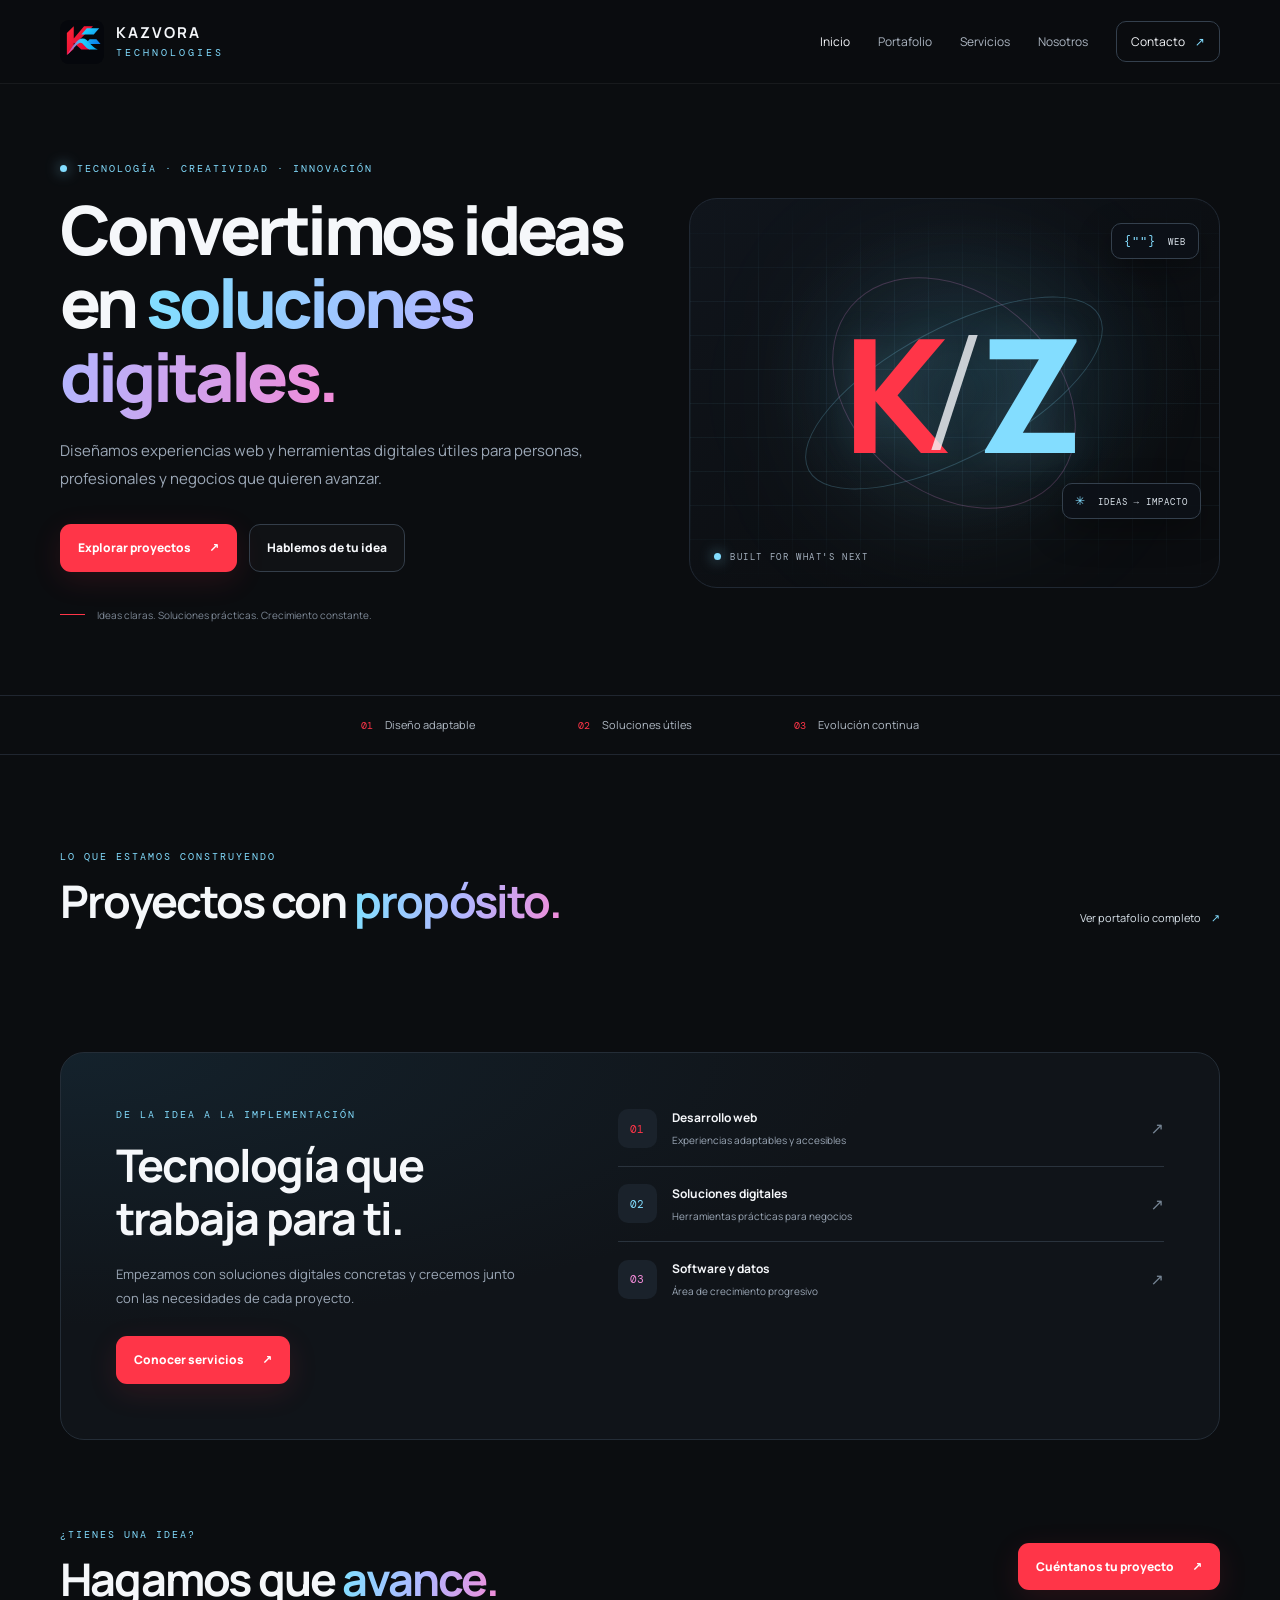
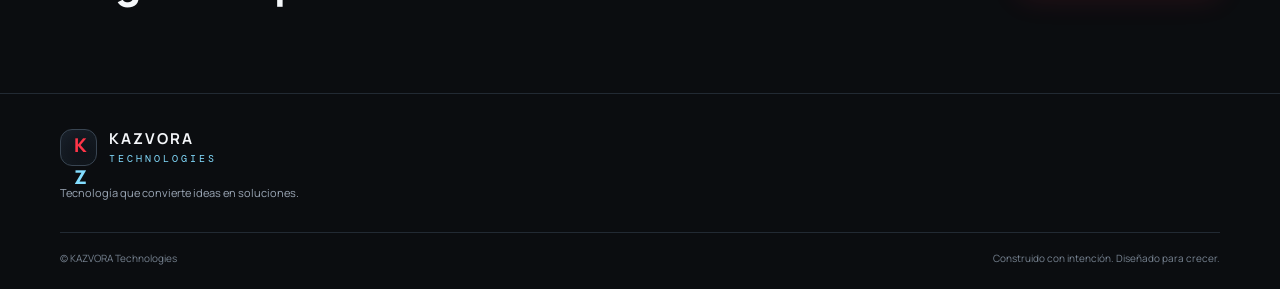
==== index.html @ f64ff4c0 "actualizacion y reorganizacion de css" ====
<!doctype html>
<html lang="es">
<head>
  <meta charset="utf-8">
  <meta name="viewport" content="width=device-width, initial-scale=1">
  <meta name="theme-color" content="#0b0d10">
  <meta name="description" content="KAZVORA Technologies: desarrollo web y soluciones digitales para convertir ideas en soluciones.">
  <title>KAZVORA Technologies | Tecnología que convierte ideas en soluciones</title>
  <link rel="icon" href="assets/icons/favicon.svg" type="image/svg+xml">
  <link rel="stylesheet" href="css/styles.css">
  <script src="js/projects.js" defer></script>
  <script src="js/main.js" defer></script>
</head>
<body>
  <a class="skip-link" href="#contenido">Saltar al contenido</a>
  <header class="site-header">
    <a class="brand" href="index.html" aria-label="KAZVORA Technologies, inicio">
  <img
    class="brand-icon"
    src="assets/icons/favicon.svg"
    alt=""
    width="44"
    height="44"
  >
  <span class="brand-copy">
    <strong>KAZVORA</strong>
    <small>TECHNOLOGIES</small>
  </span>
</a>
    <button class="menu-toggle" aria-expanded="false" aria-controls="main-nav" aria-label="Abrir menú">
      <span></span><span></span><span></span>
    </button>
    <nav id="main-nav" class="main-nav" aria-label="Navegación principal">
      <a class="active" href="index.html">Inicio</a>
      <a href="portafolio.html">Portafolio</a>
      <a href="servicios.html">Servicios</a>
      <a href="nosotros.html">Nosotros</a>
      <a class="nav-contact" href="contacto.html">Contacto <span aria-hidden="true">↗</span></a>
    </nav>
  </header>

  <main id="contenido">
    <section class="hero section-wrap">
      <div class="hero-copy">
        <p class="eyebrow"><span class="status-dot"></span> TECNOLOGÍA · CREATIVIDAD · INNOVACIÓN</p>
        <h1>Convertimos ideas en <span class="gradient-text">soluciones digitales.</span></h1>
        <p class="hero-lead">Diseñamos experiencias web y herramientas digitales útiles para personas, profesionales y negocios que quieren avanzar.</p>
        <div class="hero-actions">
          <a class="button button-primary" href="portafolio.html">Explorar proyectos <span aria-hidden="true">↗</span></a>
          <a class="button button-secondary" href="contacto.html">Hablemos de tu idea</a>
        </div>
        <div class="hero-note"><span class="note-line"></span><span>Ideas claras. Soluciones prácticas. Crecimiento constante.</span></div>
      </div>
      <div class="hero-art" aria-label="Ilustración abstracta de la identidad tecnológica de KAZVORA">
        <div class="orbit orbit-one"></div><div class="orbit orbit-two"></div>
        <div class="art-glow"></div>
        <div class="monogram"><span>K</span><i></i><span>Z</span></div>
        <div class="art-caption"><span class="caption-dot"></span> BUILT FOR WHAT'S NEXT</div>
        <div class="floating-chip chip-top"><span class="chip-symbol">{"</>"}</span> WEB</div>
        <div class="floating-chip chip-bottom"><span class="chip-symbol">✳</span> IDEAS → IMPACTO</div>
      </div>
    </section>

    <section class="trust-strip" aria-label="Principios de trabajo">
      <div><span class="strip-number">01</span><span>Diseño adaptable</span></div>
      <div><span class="strip-number">02</span><span>Soluciones útiles</span></div>
      <div><span class="strip-number">03</span><span>Evolución continua</span></div>
    </section>

    <section class="section-wrap section-block">
      <div class="section-heading">
        <div><p class="eyebrow">LO QUE ESTAMOS CONSTRUYENDO</p><h2>Proyectos con <span class="gradient-text">propósito.</span></h2></div>
        <a class="text-link" href="portafolio.html">Ver portafolio completo <span aria-hidden="true">↗</span></a>
      </div>
      <div id="featured-projects" class="project-grid" aria-live="polite"></div>
    </section>

    <section class="section-wrap services-band">
      <div class="services-band-copy">
        <p class="eyebrow">DE LA IDEA A LA IMPLEMENTACIÓN</p>
        <h2>Tecnología que trabaja para ti.</h2>
        <p>Empezamos con soluciones digitales concretas y crecemos junto con las necesidades de cada proyecto.</p>
        <a class="button button-primary" href="servicios.html">Conocer servicios <span aria-hidden="true">↗</span></a>
      </div>
      <div class="capability-list">
        <div><span class="cap-icon cap-red">01</span><div><strong>Desarrollo web</strong><small>Experiencias adaptables y accesibles</small></div><span class="cap-arrow">↗</span></div>
        <div><span class="cap-icon cap-blue">02</span><div><strong>Soluciones digitales</strong><small>Herramientas prácticas para negocios</small></div><span class="cap-arrow">↗</span></div>
        <div><span class="cap-icon cap-pink">03</span><div><strong>Software y datos</strong><small>Área de crecimiento progresivo</small></div><span class="cap-arrow">↗</span></div>
      </div>
    </section>

    <section class="section-wrap closing-cta">
      <div><p class="eyebrow">¿TIENES UNA IDEA?</p><h2>Hagamos que <span class="gradient-text">avance.</span></h2></div>
      <a class="button button-primary" href="contacto.html">Cuéntanos tu proyecto <span aria-hidden="true">↗</span></a>
    </section>
  </main>

  <footer class="site-footer">
    <a class="brand footer-brand" href="index.html"><span class="brand-mark" aria-hidden="true">K<span>Z</span></span><span class="brand-copy"><strong>KAZVORA</strong><small>TECHNOLOGIES</small></span></a>
    <p>Tecnología que convierte ideas en soluciones.</p>
    <div class="footer-bottom"><span>© <span id="year"></span> KAZVORA Technologies</span><span>Construido con intención. Diseñado para crecer.</span></div>
  </footer>
</body>
</html>
---- css/styles.css ----
@import url('https://fonts.googleapis.com/css2?family=DM+Mono:wght@400;500&family=Manrope:wght@400;500;600;700;800&display=swap');
:root{--bg:#0b0d10;--surface:#11151b;--surface-2:#161c24;--line:#252d37;--text:#f5f7fa;--muted:#9ca8b7;--red:#ff3548;--sky:#83ddff;--pink:#f28bd8;--green:#8ee8cb;--radius:20px;--content:1160px}
*{box-sizing:border-box}html{scroll-behavior:smooth;scroll-padding-top:90px}body{margin:0;background:var(--bg);color:var(--text);font-family:Manrope,system-ui,sans-serif;line-height:1.65;-webkit-font-smoothing:antialiased}a{color:inherit;text-decoration:none}button,input,textarea,select{font:inherit}button,a{-webkit-tap-highlight-color:transparent}::selection{background:var(--sky);color:#061018}.skip-link{position:absolute;left:-999px;top:10px;background:var(--sky);color:#071017;padding:10px 14px;z-index:99}.skip-link:focus{left:10px}.site-header{height:84px;padding:0 max(24px,calc((100vw - var(--content))/2));display:flex;align-items:center;justify-content:space-between;border-bottom:1px solid rgba(255,255,255,.06);background:rgba(11,13,16,.9);backdrop-filter:blur(18px);position:sticky;top:0;z-index:20}.brand{display:inline-flex;align-items:center;gap:11px;min-width:max-content}.brand-mark{width:43px;height:43px;display:grid;place-items:center;border:1px solid #394552;border-radius:12px;font-size:19px;font-weight:800;letter-spacing:-3px;background:linear-gradient(145deg,#171c25,#0d1015);color:var(--red);box-shadow:inset 0 0 18px rgba(131,221,255,.04)}.brand-mark span{color:var(--sky)}.brand-copy{display:flex;flex-direction:column;line-height:1.15;gap:5px}.brand-copy strong{font-size:15px;letter-spacing:2px}.brand-copy small{font:10px 'DM Mono',monospace;letter-spacing:3px;color:var(--sky)}.main-nav{display:flex;align-items:center;gap:28px;font-size:12px;color:#aeb7c3}.main-nav a{transition:color .2s}.main-nav a:hover,.main-nav a.active{color:var(--text)}.main-nav .nav-contact{border:1px solid #34404d;border-radius:10px;padding:10px 14px;color:var(--text)}.nav-contact span{color:var(--sky);margin-left:8px}.menu-toggle{display:none;background:none;border:0;padding:8px}.menu-toggle span{display:block;width:23px;height:2px;background:var(--text);margin:5px}
.section-wrap{width:min(var(--content),calc(100% - 48px));margin-inline:auto}.hero{min-height:590px;display:grid;grid-template-columns:1.05fr .95fr;align-items:center;gap:42px;padding-block:78px 72px}.eyebrow{font:10px 'DM Mono',monospace;letter-spacing:2px;color:var(--sky);margin:0 0 18px;display:flex;align-items:center;gap:10px}.status-dot,.caption-dot{width:7px;height:7px;border-radius:50%;background:var(--sky);box-shadow:0 0 14px rgba(131,221,255,.8);display:inline-block;flex:none}.hero h1,.page-hero h1{font-size:clamp(42px,5.3vw,70px);line-height:1.08;letter-spacing:-3.8px;margin:0;max-width:700px;font-weight:800}.gradient-text{background:linear-gradient(100deg,var(--sky) 4%,#b2b6ff 53%,var(--pink) 100%);-webkit-background-clip:text;background-clip:text;color:transparent}.hero-lead,.page-hero>p:last-child{max-width:560px;color:var(--muted);font-size:15px;line-height:1.9;margin:24px 0 0}.hero-actions{display:flex;gap:12px;flex-wrap:wrap;margin-top:30px}.button{display:inline-flex;align-items:center;justify-content:center;gap:18px;border-radius:11px;padding:13px 17px;font-size:12px;font-weight:800;border:1px solid transparent;cursor:pointer;transition:transform .2s,border-color .2s,background .2s}.button:hover{transform:translateY(-2px)}.button-primary{background:var(--red);color:white;box-shadow:0 8px 30px rgba(255,53,72,.12)}.button-primary:hover{background:#ff4c5c}.button-secondary{border-color:#343e4a;color:var(--text);background:rgba(255,255,255,.02)}.button-secondary:hover{border-color:var(--sky)}.hero-note{display:flex;align-items:center;gap:12px;margin-top:35px;font-size:10px;color:#7f8a98}.note-line{width:25px;height:1px;background:var(--red)}
.hero-art{position:relative;min-height:390px;display:grid;place-items:center;isolation:isolate;overflow:hidden;border:1px solid #202833;border-radius:28px;background:radial-gradient(ellipse at 55% 45%,rgba(25,75,99,.22),transparent 52%),linear-gradient(145deg,#10151c,#0b0d10 75%)}.hero-art:before{content:"";position:absolute;inset:0;background-image:linear-gradient(rgba(131,221,255,.055) 1px,transparent 1px),linear-gradient(90deg,rgba(131,221,255,.055) 1px,transparent 1px);background-size:34px 34px;mask-image:linear-gradient(transparent,#000 25%,#000 75%,transparent)}.art-glow{position:absolute;width:210px;height:210px;background:rgba(131,221,255,.16);filter:blur(75px);border-radius:50%}.orbit{position:absolute;border:1px solid rgba(131,221,255,.22);border-radius:50%;transform:rotate(-28deg)}.orbit-one{width:330px;height:130px}.orbit-two{width:270px;height:200px;transform:rotate(40deg);border-color:rgba(242,139,216,.22)}.monogram{position:relative;display:flex;align-items:center;gap:0;font-size:clamp(100px,14vw,158px);font-weight:800;letter-spacing:-18px;line-height:1;text-shadow:0 0 38px rgba(131,221,255,.13)}.monogram span:first-child{color:var(--red)}.monogram span:last-child{color:var(--sky)}.monogram i{width:9px;height:115px;background:var(--text);display:block;transform:skew(-18deg);margin:0 18px 0 20px;opacity:.8}.art-caption{position:absolute;bottom:24px;left:24px;display:flex;gap:9px;align-items:center;font:9px 'DM Mono',monospace;letter-spacing:1.6px;color:#a5b1bf}.floating-chip{position:absolute;padding:9px 12px;border:1px solid #34404d;background:rgba(13,17,23,.92);border-radius:10px;font:9px 'DM Mono',monospace;letter-spacing:1px;color:#dce4ec;box-shadow:0 12px 35px #0005}.chip-symbol{color:var(--sky);font-size:12px;margin-right:6px}.chip-top{right:20px;top:24px}.chip-bottom{right:18px;bottom:68px}.trust-strip{border-block:1px solid #202630;display:flex;justify-content:center;gap:clamp(30px,8vw,120px);padding:20px 24px;color:#b1bac5;font-size:11px}.trust-strip>div{display:flex;gap:12px;align-items:center}.strip-number{font:10px 'DM Mono',monospace;color:var(--red)}
.section-block{padding-block:95px}.section-heading{display:flex;justify-content:space-between;align-items:end;gap:24px;margin-bottom:30px}.section-heading h2,.services-band h2,.closing-cta h2{font-size:clamp(30px,4vw,45px);line-height:1.16;letter-spacing:-1.8px;margin:0}.section-heading .eyebrow{margin-bottom:12px}.text-link{font-size:11px;color:#dbe4ec;display:inline-flex;gap:10px;align-items:center}.text-link span{color:var(--sky)}.text-link:hover{color:var(--sky)}.project-grid{display:grid;grid-template-columns:repeat(3,minmax(0,1fr));gap:18px}.project-card{background:var(--surface);border:1px solid #242d37;border-radius:17px;overflow:hidden;transition:transform .22s,border-color .22s}.project-card:hover{transform:translateY(-4px);border-color:#4a6374}.project-art{height:185px;display:grid;place-items:center;position:relative;overflow:hidden;background:#111a24}.project-art:before{content:"";position:absolute;width:180px;height:180px;border:1px solid #83ddff35;border-radius:50%;box-shadow:0 0 0 28px #83ddff09,0 0 0 58px #83ddff06}.project-art .art-icon{font-size:42px;position:relative;color:var(--sky)}.project-art.red-art{background:radial-gradient(ellipse at 50% 100%,#4b1926,#11141b 70%)}.project-art.red-art .art-icon{color:var(--red)}.project-art.pink-art{background:radial-gradient(ellipse at 50% 100%,#3a1c3b,#11141b 70%)}.project-art.pink-art .art-icon{color:var(--pink)}.project-art.green-art{background:radial-gradient(ellipse at 50% 100%,#14352e,#11141b 70%)}.project-art.green-art .art-icon{color:var(--green)}.project-body{padding:20px}.project-meta{display:flex;justify-content:space-between;gap:10px;align-items:center;margin-bottom:12px}.project-category{font:9px 'DM Mono',monospace;letter-spacing:1.2px;color:var(--sky);text-transform:uppercase}.project-status{font-size:9px;color:#c7d0da;border:1px solid #34404a;padding:4px 7px;border-radius:30px;white-space:nowrap}.project-body h3{font-size:17px;letter-spacing:-.4px;margin:0 0 8px}.project-body p{font-size:12px;line-height:1.8;color:var(--muted);margin:0 0 17px}.project-tags{display:flex;flex-wrap:wrap;gap:6px}.project-tags span{font-size:9px;color:#aebac7;background:#1a222c;border-radius:5px;padding:5px 7px}.project-link{display:inline-flex;margin-top:18px;font-size:11px;color:var(--sky)}.services-band{border:1px solid #242d37;border-radius:24px;padding:clamp(24px,5vw,55px);display:grid;grid-template-columns:.9fr 1.1fr;gap:55px;background:radial-gradient(ellipse at 0 0,#14222c 0,transparent 50%),#101419}.services-band h2{max-width:430px}.services-band-copy>p:not(.eyebrow){font-size:13px;color:var(--muted);line-height:1.9;max-width:410px;margin:18px 0 25px}.capability-list>div{display:flex;align-items:center;gap:15px;padding:17px 0;border-bottom:1px solid #2a333d}.capability-list>div:first-child{padding-top:0}.capability-list>div:last-child{border-bottom:0;padding-bottom:0}.cap-icon{width:39px;height:39px;display:grid;place-items:center;border-radius:10px;background:#1a222b;font:11px 'DM Mono',monospace;flex:none}.cap-red{color:var(--red)}.cap-blue{color:var(--sky)}.cap-pink{color:var(--pink)}.capability-list strong,.capability-list small{display:block}.capability-list strong{font-size:12px}.capability-list small{font-size:10px;color:var(--muted);margin-top:4px}.cap-arrow{margin-left:auto;color:#758493}.closing-cta{display:flex;justify-content:space-between;align-items:center;gap:25px;padding-block:88px}.closing-cta .eyebrow{margin-bottom:12px}.site-footer{border-top:1px solid #222a33;padding:35px max(24px,calc((100vw - var(--content))/2)) 22px}.footer-brand .brand-mark{width:37px;height:37px}.site-footer>p{color:var(--muted);font-size:11px;margin:18px 0 30px}.footer-bottom{border-top:1px solid #222a33;padding-top:17px;display:flex;justify-content:space-between;gap:20px;color:#778391;font-size:10px}
.page-hero{padding-top:85px;padding-bottom:55px}.page-hero h1{font-size:clamp(42px,6vw,66px)}.page-hero>p:last-child{max-width:670px;margin-top:20px}.portfolio-section{padding-bottom:70px}.filter-row{display:flex;flex-wrap:wrap;gap:9px;margin-bottom:24px}.filter-button{border:1px solid #2a333d;color:#b4bfca;background:#11151b;border-radius:30px;padding:9px 14px;font-size:10px;cursor:pointer}.filter-button[aria-pressed="true"]{background:#dff6ff;color:#0b1116;border-color:#dff6ff}.project-grid-wide{grid-template-columns:repeat(3,minmax(0,1fr))}.portfolio-note{display:flex;align-items:center;gap:10px;color:var(--muted);font-size:10px;margin-top:26px}.service-cards{display:grid;grid-template-columns:repeat(3,minmax(0,1fr));gap:17px;padding-bottom:35px}.service-card{border:1px solid #29323d;background:var(--surface);border-radius:18px;padding:25px;min-height:390px;display:flex;flex-direction:column;align-items:flex-start}.service-index{font:10px 'DM Mono',monospace;letter-spacing:1px}.red-text{color:var(--red)}.blue-text{color:var(--sky)}.pink-text{color:var(--pink)}.service-symbol{width:53px;height:53px;border-radius:15px;display:grid;place-items:center;font-size:26px;margin:27px 0 18px;background:#1b222c}.red-symbol{color:var(--red)}.blue-symbol{color:var(--sky)}.pink-symbol{color:var(--pink)}.service-card h2{font-size:19px;margin:0 0 10px}.service-card p,.service-card li{font-size:12px;color:var(--muted);line-height:1.8}.service-card p{margin:0 0 13px}.service-card ul{padding-left:17px;margin:0 0 22px}.service-card .text-link{margin-top:auto}.service-card-muted{background:linear-gradient(145deg,#15151e,#11151b);border-style:dashed}.service-status{display:inline-flex;border:1px solid #34404b;border-radius:30px;padding:7px 10px;color:#b9c4cf;font-size:10px}.notice-panel{display:flex;gap:15px;padding:22px;border:1px solid #29323d;background:#11151b;border-radius:15px;margin-top:15px}.notice-icon{width:25px;height:25px;border:1px solid var(--sky);color:var(--sky);display:grid;place-items:center;border-radius:50%;font-size:12px;flex:none}.notice-panel strong{font-size:12px}.notice-panel p{color:var(--muted);font-size:11px;line-height:1.8;margin:7px 0 0}
.about-layout{display:grid;grid-template-columns:1fr 1fr;gap:60px;padding-block:25px 80px}.about-statement{border:1px solid #2a333d;background:radial-gradient(ellipse at 0 0,#182d3a,transparent 65%),#11151b;border-radius:22px;padding:35px;display:flex;flex-direction:column;justify-content:center;min-height:300px}.quote-mark{font-size:60px;line-height:1;color:var(--sky)}.about-statement h2{font-size:clamp(24px,3vw,35px);line-height:1.3;letter-spacing:-1px;margin:10px 0 0}.about-copy{align-self:center}.about-copy p{font-size:13px;line-height:2;color:var(--muted);margin:0 0 16px}.values-grid{display:grid;grid-template-columns:repeat(3,1fr);gap:15px;padding-bottom:50px}.values-grid article{border-top:1px solid #35404b;padding:20px 10px}.value-number{font:11px 'DM Mono',monospace;color:var(--sky)}.values-grid h3{font-size:17px;margin:13px 0 7px}.values-grid p{font-size:12px;color:var(--muted);line-height:1.8;margin:0}
.contact-layout{display:grid;grid-template-columns:.85fr 1.15fr;gap:22px;padding-bottom:90px}.contact-info{display:grid;gap:15px;align-content:start}.contact-card,.contact-form{border:1px solid #29323d;border-radius:18px;background:#11151b;padding:25px}.contact-card-icon{width:42px;height:42px;border-radius:12px;display:grid;place-items:center;font-size:20px;background:#1b222c;margin-bottom:20px}.contact-card h2,.contact-form h2{font-size:20px;margin:0 0 10px}.contact-card p,.contact-form>p{font-size:12px;color:var(--muted);line-height:1.9;margin:0 0 20px}.contact-card-small .eyebrow{margin-bottom:12px}.contact-card ul{padding-left:18px;margin:0}.contact-card li{font-size:11px;color:var(--muted);padding:5px 0}.contact-form{display:flex;flex-direction:column;gap:9px}.contact-form label{font-size:11px;color:#d6dfe8;margin-top:7px}.contact-form input,.contact-form textarea,.contact-form select{width:100%;border:1px solid #303b47;border-radius:9px;background:#0c1015;color:var(--text);padding:12px;font-size:12px;outline:none}.contact-form input:focus,.contact-form textarea:focus,.contact-form select:focus{border-color:var(--sky);box-shadow:0 0 0 3px #83ddff12}.contact-form textarea{resize:vertical}.contact-form .button{margin-top:8px;align-self:flex-start}.form-feedback{font-size:11px;color:var(--sky);white-space:pre-wrap;margin:4px 0 0}
@media(max-width:900px){.hero{grid-template-columns:1fr;gap:35px;padding-top:65px}.hero-copy{max-width:700px}.hero-art{min-height:340px}.project-grid,.project-grid-wide{grid-template-columns:repeat(2,minmax(0,1fr))}.services-band{grid-template-columns:1fr;gap:35px}.service-cards{grid-template-columns:1fr 1fr}.service-card:last-child{grid-column:1/-1;min-height:auto}.about-layout{gap:25px}.contact-layout{grid-template-columns:1fr 1.2fr}}
@media(max-width:650px){.site-header{height:72px;padding-inline:20px}.menu-toggle{display:block;z-index:22}.main-nav{display:none;position:absolute;top:71px;left:0;right:0;background:#0e1217;border-bottom:1px solid #29323d;padding:15px 20px 22px;flex-direction:column;align-items:stretch;gap:0}.main-nav.is-open{display:flex}.main-nav a{padding:13px 4px;border-bottom:1px solid #202731}.main-nav .nav-contact{margin-top:10px;text-align:center;border:1px solid #34404d}.section-wrap{width:calc(100% - 40px)}.hero{padding-block:54px 45px;min-height:auto;gap:28px}.hero h1,.page-hero h1{font-size:clamp(39px,11vw,56px);letter-spacing:-2.4px}.hero-lead,.page-hero>p:last-child{font-size:13px}.hero-art{min-height:285px;border-radius:20px}.monogram{font-size:105px;letter-spacing:-13px}.monogram i{height:78px;width:6px;margin-inline:13px}.orbit-one{width:260px;height:100px}.orbit-two{width:220px;height:160px}.chip-top{right:12px;top:12px}.chip-bottom{right:12px;bottom:55px}.art-caption{left:15px;bottom:17px;font-size:8px}.trust-strip{justify-content:flex-start;overflow:auto;gap:25px;padding:16px 20px;white-space:nowrap}.trust-strip>div{font-size:10px}.section-block{padding-block:65px}.section-heading{align-items:flex-start;flex-direction:column;gap:17px}.section-heading h2,.services-band h2,.closing-cta h2{font-size:32px;letter-spacing:-1.2px}.project-grid,.project-grid-wide{grid-template-columns:1fr}.project-art{height:180px}.services-band{padding:24px 20px;border-radius:18px}.closing-cta{padding-block:60px;align-items:flex-start;flex-direction:column}.site-footer{padding:30px 20px 20px}.footer-bottom{flex-direction:column;gap:7px}.page-hero{padding-top:58px;padding-bottom:35px}.service-cards{grid-template-columns:1fr}.service-card:last-child{grid-column:auto}.service-card{min-height:0}.about-layout{grid-template-columns:1fr;padding-bottom:50px}.about-statement{min-height:220px;padding:25px}.values-grid{grid-template-columns:1fr;gap:0}.values-grid article{padding:17px 5px}.contact-layout{grid-template-columns:1fr;padding-bottom:60px}.contact-card,.contact-form{padding:20px}.hero-actions .button{flex:1}.hero-note{font-size:9px}.filter-row{gap:7px}.filter-button{padding:8px 11px}}
@media(prefers-reduced-motion:reduce){*,*::before,*::after{scroll-behavior:auto!important;transition:none!important;animation:none!important}}

.brand-icon {
	display: block;
	width: 44px;
	height: 44px;
	object-fit: contain;
	flex-shrink: 0;
}

.brand {
	display: inline-flex;
	align-items: center;
	gap: 12px;
}
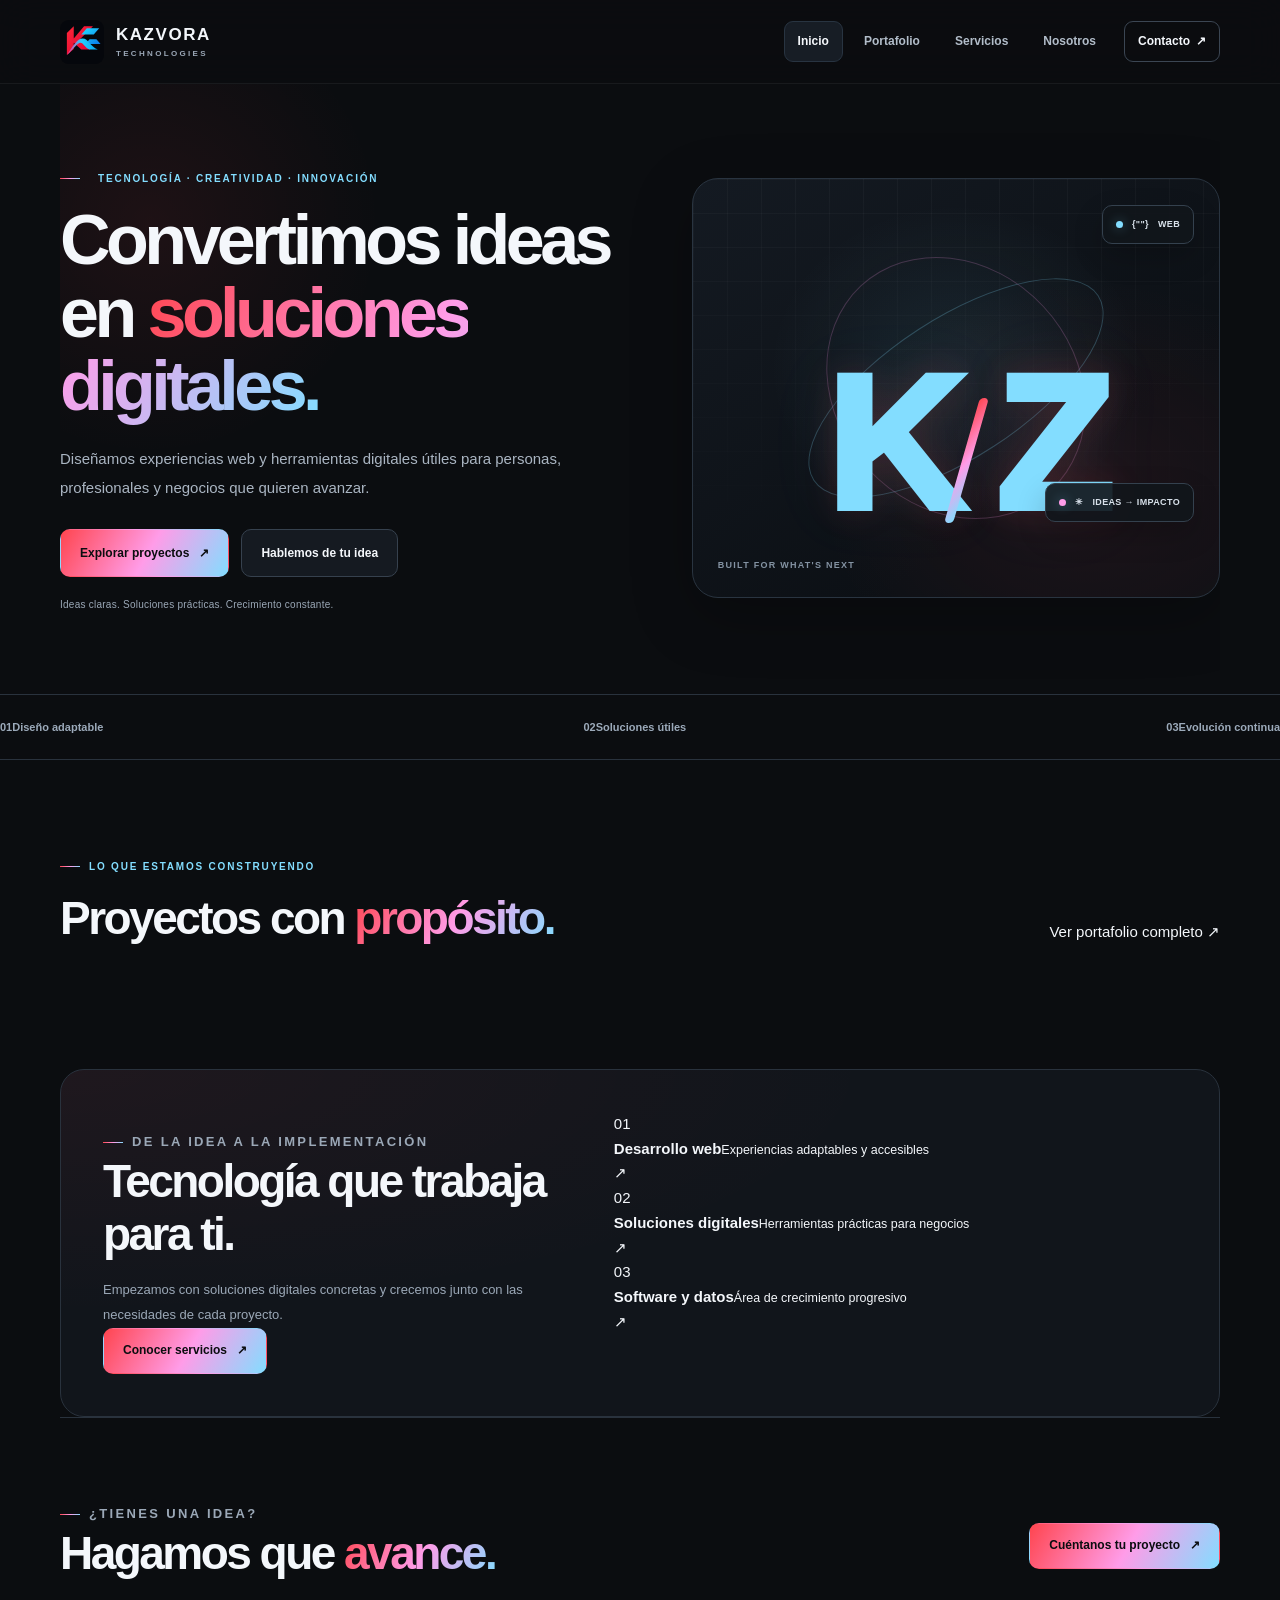
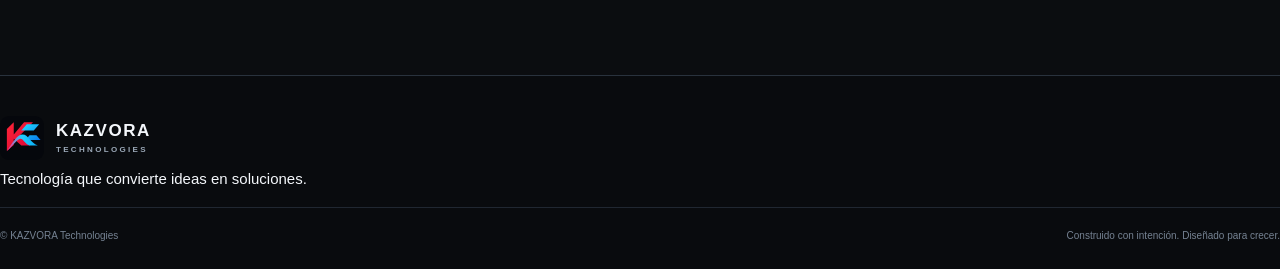
==== commit a5b0c642: "actualizacion de logo" ====
--- a/index.html
+++ b/index.html
@@ -96,7 +96,19 @@
   </main>
 
   <footer class="site-footer">
-    <a class="brand footer-brand" href="index.html"><span class="brand-mark" aria-hidden="true">K<span>Z</span></span><span class="brand-copy"><strong>KAZVORA</strong><small>TECHNOLOGIES</small></span></a>
+    <a class="brand" href="index.html" aria-label="KAZVORA Technologies, inicio">
+  <img
+    class="brand-icon"
+    src="assets/icons/favicon.svg"
+    alt=""
+    width="44"
+    height="44"
+  >
+  <span class="brand-copy">
+    <strong>KAZVORA</strong>
+    <small>TECHNOLOGIES</small>
+  </span>
+</a>
     <p>Tecnología que convierte ideas en soluciones.</p>
     <div class="footer-bottom"><span>© <span id="year"></span> KAZVORA Technologies</span><span>Construido con intención. Diseñado para crecer.</span></div>
   </footer>
--- a/css/styles.css
+++ b/css/styles.css
@@ -1,26 +1,1645 @@
-@import url('https://fonts.googleapis.com/css2?family=DM+Mono:wght@400;500&family=Manrope:wght@400;500;600;700;800&display=swap');
-:root{--bg:#0b0d10;--surface:#11151b;--surface-2:#161c24;--line:#252d37;--text:#f5f7fa;--muted:#9ca8b7;--red:#ff3548;--sky:#83ddff;--pink:#f28bd8;--green:#8ee8cb;--radius:20px;--content:1160px}
-*{box-sizing:border-box}html{scroll-behavior:smooth;scroll-padding-top:90px}body{margin:0;background:var(--bg);color:var(--text);font-family:Manrope,system-ui,sans-serif;line-height:1.65;-webkit-font-smoothing:antialiased}a{color:inherit;text-decoration:none}button,input,textarea,select{font:inherit}button,a{-webkit-tap-highlight-color:transparent}::selection{background:var(--sky);color:#061018}.skip-link{position:absolute;left:-999px;top:10px;background:var(--sky);color:#071017;padding:10px 14px;z-index:99}.skip-link:focus{left:10px}.site-header{height:84px;padding:0 max(24px,calc((100vw - var(--content))/2));display:flex;align-items:center;justify-content:space-between;border-bottom:1px solid rgba(255,255,255,.06);background:rgba(11,13,16,.9);backdrop-filter:blur(18px);position:sticky;top:0;z-index:20}.brand{display:inline-flex;align-items:center;gap:11px;min-width:max-content}.brand-mark{width:43px;height:43px;display:grid;place-items:center;border:1px solid #394552;border-radius:12px;font-size:19px;font-weight:800;letter-spacing:-3px;background:linear-gradient(145deg,#171c25,#0d1015);color:var(--red);box-shadow:inset 0 0 18px rgba(131,221,255,.04)}.brand-mark span{color:var(--sky)}.brand-copy{display:flex;flex-direction:column;line-height:1.15;gap:5px}.brand-copy strong{font-size:15px;letter-spacing:2px}.brand-copy small{font:10px 'DM Mono',monospace;letter-spacing:3px;color:var(--sky)}.main-nav{display:flex;align-items:center;gap:28px;font-size:12px;color:#aeb7c3}.main-nav a{transition:color .2s}.main-nav a:hover,.main-nav a.active{color:var(--text)}.main-nav .nav-contact{border:1px solid #34404d;border-radius:10px;padding:10px 14px;color:var(--text)}.nav-contact span{color:var(--sky);margin-left:8px}.menu-toggle{display:none;background:none;border:0;padding:8px}.menu-toggle span{display:block;width:23px;height:2px;background:var(--text);margin:5px}
-.section-wrap{width:min(var(--content),calc(100% - 48px));margin-inline:auto}.hero{min-height:590px;display:grid;grid-template-columns:1.05fr .95fr;align-items:center;gap:42px;padding-block:78px 72px}.eyebrow{font:10px 'DM Mono',monospace;letter-spacing:2px;color:var(--sky);margin:0 0 18px;display:flex;align-items:center;gap:10px}.status-dot,.caption-dot{width:7px;height:7px;border-radius:50%;background:var(--sky);box-shadow:0 0 14px rgba(131,221,255,.8);display:inline-block;flex:none}.hero h1,.page-hero h1{font-size:clamp(42px,5.3vw,70px);line-height:1.08;letter-spacing:-3.8px;margin:0;max-width:700px;font-weight:800}.gradient-text{background:linear-gradient(100deg,var(--sky) 4%,#b2b6ff 53%,var(--pink) 100%);-webkit-background-clip:text;background-clip:text;color:transparent}.hero-lead,.page-hero>p:last-child{max-width:560px;color:var(--muted);font-size:15px;line-height:1.9;margin:24px 0 0}.hero-actions{display:flex;gap:12px;flex-wrap:wrap;margin-top:30px}.button{display:inline-flex;align-items:center;justify-content:center;gap:18px;border-radius:11px;padding:13px 17px;font-size:12px;font-weight:800;border:1px solid transparent;cursor:pointer;transition:transform .2s,border-color .2s,background .2s}.button:hover{transform:translateY(-2px)}.button-primary{background:var(--red);color:white;box-shadow:0 8px 30px rgba(255,53,72,.12)}.button-primary:hover{background:#ff4c5c}.button-secondary{border-color:#343e4a;color:var(--text);background:rgba(255,255,255,.02)}.button-secondary:hover{border-color:var(--sky)}.hero-note{display:flex;align-items:center;gap:12px;margin-top:35px;font-size:10px;color:#7f8a98}.note-line{width:25px;height:1px;background:var(--red)}
-.hero-art{position:relative;min-height:390px;display:grid;place-items:center;isolation:isolate;overflow:hidden;border:1px solid #202833;border-radius:28px;background:radial-gradient(ellipse at 55% 45%,rgba(25,75,99,.22),transparent 52%),linear-gradient(145deg,#10151c,#0b0d10 75%)}.hero-art:before{content:"";position:absolute;inset:0;background-image:linear-gradient(rgba(131,221,255,.055) 1px,transparent 1px),linear-gradient(90deg,rgba(131,221,255,.055) 1px,transparent 1px);background-size:34px 34px;mask-image:linear-gradient(transparent,#000 25%,#000 75%,transparent)}.art-glow{position:absolute;width:210px;height:210px;background:rgba(131,221,255,.16);filter:blur(75px);border-radius:50%}.orbit{position:absolute;border:1px solid rgba(131,221,255,.22);border-radius:50%;transform:rotate(-28deg)}.orbit-one{width:330px;height:130px}.orbit-two{width:270px;height:200px;transform:rotate(40deg);border-color:rgba(242,139,216,.22)}.monogram{position:relative;display:flex;align-items:center;gap:0;font-size:clamp(100px,14vw,158px);font-weight:800;letter-spacing:-18px;line-height:1;text-shadow:0 0 38px rgba(131,221,255,.13)}.monogram span:first-child{color:var(--red)}.monogram span:last-child{color:var(--sky)}.monogram i{width:9px;height:115px;background:var(--text);display:block;transform:skew(-18deg);margin:0 18px 0 20px;opacity:.8}.art-caption{position:absolute;bottom:24px;left:24px;display:flex;gap:9px;align-items:center;font:9px 'DM Mono',monospace;letter-spacing:1.6px;color:#a5b1bf}.floating-chip{position:absolute;padding:9px 12px;border:1px solid #34404d;background:rgba(13,17,23,.92);border-radius:10px;font:9px 'DM Mono',monospace;letter-spacing:1px;color:#dce4ec;box-shadow:0 12px 35px #0005}.chip-symbol{color:var(--sky);font-size:12px;margin-right:6px}.chip-top{right:20px;top:24px}.chip-bottom{right:18px;bottom:68px}.trust-strip{border-block:1px solid #202630;display:flex;justify-content:center;gap:clamp(30px,8vw,120px);padding:20px 24px;color:#b1bac5;font-size:11px}.trust-strip>div{display:flex;gap:12px;align-items:center}.strip-number{font:10px 'DM Mono',monospace;color:var(--red)}
-.section-block{padding-block:95px}.section-heading{display:flex;justify-content:space-between;align-items:end;gap:24px;margin-bottom:30px}.section-heading h2,.services-band h2,.closing-cta h2{font-size:clamp(30px,4vw,45px);line-height:1.16;letter-spacing:-1.8px;margin:0}.section-heading .eyebrow{margin-bottom:12px}.text-link{font-size:11px;color:#dbe4ec;display:inline-flex;gap:10px;align-items:center}.text-link span{color:var(--sky)}.text-link:hover{color:var(--sky)}.project-grid{display:grid;grid-template-columns:repeat(3,minmax(0,1fr));gap:18px}.project-card{background:var(--surface);border:1px solid #242d37;border-radius:17px;overflow:hidden;transition:transform .22s,border-color .22s}.project-card:hover{transform:translateY(-4px);border-color:#4a6374}.project-art{height:185px;display:grid;place-items:center;position:relative;overflow:hidden;background:#111a24}.project-art:before{content:"";position:absolute;width:180px;height:180px;border:1px solid #83ddff35;border-radius:50%;box-shadow:0 0 0 28px #83ddff09,0 0 0 58px #83ddff06}.project-art .art-icon{font-size:42px;position:relative;color:var(--sky)}.project-art.red-art{background:radial-gradient(ellipse at 50% 100%,#4b1926,#11141b 70%)}.project-art.red-art .art-icon{color:var(--red)}.project-art.pink-art{background:radial-gradient(ellipse at 50% 100%,#3a1c3b,#11141b 70%)}.project-art.pink-art .art-icon{color:var(--pink)}.project-art.green-art{background:radial-gradient(ellipse at 50% 100%,#14352e,#11141b 70%)}.project-art.green-art .art-icon{color:var(--green)}.project-body{padding:20px}.project-meta{display:flex;justify-content:space-between;gap:10px;align-items:center;margin-bottom:12px}.project-category{font:9px 'DM Mono',monospace;letter-spacing:1.2px;color:var(--sky);text-transform:uppercase}.project-status{font-size:9px;color:#c7d0da;border:1px solid #34404a;padding:4px 7px;border-radius:30px;white-space:nowrap}.project-body h3{font-size:17px;letter-spacing:-.4px;margin:0 0 8px}.project-body p{font-size:12px;line-height:1.8;color:var(--muted);margin:0 0 17px}.project-tags{display:flex;flex-wrap:wrap;gap:6px}.project-tags span{font-size:9px;color:#aebac7;background:#1a222c;border-radius:5px;padding:5px 7px}.project-link{display:inline-flex;margin-top:18px;font-size:11px;color:var(--sky)}.services-band{border:1px solid #242d37;border-radius:24px;padding:clamp(24px,5vw,55px);display:grid;grid-template-columns:.9fr 1.1fr;gap:55px;background:radial-gradient(ellipse at 0 0,#14222c 0,transparent 50%),#101419}.services-band h2{max-width:430px}.services-band-copy>p:not(.eyebrow){font-size:13px;color:var(--muted);line-height:1.9;max-width:410px;margin:18px 0 25px}.capability-list>div{display:flex;align-items:center;gap:15px;padding:17px 0;border-bottom:1px solid #2a333d}.capability-list>div:first-child{padding-top:0}.capability-list>div:last-child{border-bottom:0;padding-bottom:0}.cap-icon{width:39px;height:39px;display:grid;place-items:center;border-radius:10px;background:#1a222b;font:11px 'DM Mono',monospace;flex:none}.cap-red{color:var(--red)}.cap-blue{color:var(--sky)}.cap-pink{color:var(--pink)}.capability-list strong,.capability-list small{display:block}.capability-list strong{font-size:12px}.capability-list small{font-size:10px;color:var(--muted);margin-top:4px}.cap-arrow{margin-left:auto;color:#758493}.closing-cta{display:flex;justify-content:space-between;align-items:center;gap:25px;padding-block:88px}.closing-cta .eyebrow{margin-bottom:12px}.site-footer{border-top:1px solid #222a33;padding:35px max(24px,calc((100vw - var(--content))/2)) 22px}.footer-brand .brand-mark{width:37px;height:37px}.site-footer>p{color:var(--muted);font-size:11px;margin:18px 0 30px}.footer-bottom{border-top:1px solid #222a33;padding-top:17px;display:flex;justify-content:space-between;gap:20px;color:#778391;font-size:10px}
-.page-hero{padding-top:85px;padding-bottom:55px}.page-hero h1{font-size:clamp(42px,6vw,66px)}.page-hero>p:last-child{max-width:670px;margin-top:20px}.portfolio-section{padding-bottom:70px}.filter-row{display:flex;flex-wrap:wrap;gap:9px;margin-bottom:24px}.filter-button{border:1px solid #2a333d;color:#b4bfca;background:#11151b;border-radius:30px;padding:9px 14px;font-size:10px;cursor:pointer}.filter-button[aria-pressed="true"]{background:#dff6ff;color:#0b1116;border-color:#dff6ff}.project-grid-wide{grid-template-columns:repeat(3,minmax(0,1fr))}.portfolio-note{display:flex;align-items:center;gap:10px;color:var(--muted);font-size:10px;margin-top:26px}.service-cards{display:grid;grid-template-columns:repeat(3,minmax(0,1fr));gap:17px;padding-bottom:35px}.service-card{border:1px solid #29323d;background:var(--surface);border-radius:18px;padding:25px;min-height:390px;display:flex;flex-direction:column;align-items:flex-start}.service-index{font:10px 'DM Mono',monospace;letter-spacing:1px}.red-text{color:var(--red)}.blue-text{color:var(--sky)}.pink-text{color:var(--pink)}.service-symbol{width:53px;height:53px;border-radius:15px;display:grid;place-items:center;font-size:26px;margin:27px 0 18px;background:#1b222c}.red-symbol{color:var(--red)}.blue-symbol{color:var(--sky)}.pink-symbol{color:var(--pink)}.service-card h2{font-size:19px;margin:0 0 10px}.service-card p,.service-card li{font-size:12px;color:var(--muted);line-height:1.8}.service-card p{margin:0 0 13px}.service-card ul{padding-left:17px;margin:0 0 22px}.service-card .text-link{margin-top:auto}.service-card-muted{background:linear-gradient(145deg,#15151e,#11151b);border-style:dashed}.service-status{display:inline-flex;border:1px solid #34404b;border-radius:30px;padding:7px 10px;color:#b9c4cf;font-size:10px}.notice-panel{display:flex;gap:15px;padding:22px;border:1px solid #29323d;background:#11151b;border-radius:15px;margin-top:15px}.notice-icon{width:25px;height:25px;border:1px solid var(--sky);color:var(--sky);display:grid;place-items:center;border-radius:50%;font-size:12px;flex:none}.notice-panel strong{font-size:12px}.notice-panel p{color:var(--muted);font-size:11px;line-height:1.8;margin:7px 0 0}
-.about-layout{display:grid;grid-template-columns:1fr 1fr;gap:60px;padding-block:25px 80px}.about-statement{border:1px solid #2a333d;background:radial-gradient(ellipse at 0 0,#182d3a,transparent 65%),#11151b;border-radius:22px;padding:35px;display:flex;flex-direction:column;justify-content:center;min-height:300px}.quote-mark{font-size:60px;line-height:1;color:var(--sky)}.about-statement h2{font-size:clamp(24px,3vw,35px);line-height:1.3;letter-spacing:-1px;margin:10px 0 0}.about-copy{align-self:center}.about-copy p{font-size:13px;line-height:2;color:var(--muted);margin:0 0 16px}.values-grid{display:grid;grid-template-columns:repeat(3,1fr);gap:15px;padding-bottom:50px}.values-grid article{border-top:1px solid #35404b;padding:20px 10px}.value-number{font:11px 'DM Mono',monospace;color:var(--sky)}.values-grid h3{font-size:17px;margin:13px 0 7px}.values-grid p{font-size:12px;color:var(--muted);line-height:1.8;margin:0}
-.contact-layout{display:grid;grid-template-columns:.85fr 1.15fr;gap:22px;padding-bottom:90px}.contact-info{display:grid;gap:15px;align-content:start}.contact-card,.contact-form{border:1px solid #29323d;border-radius:18px;background:#11151b;padding:25px}.contact-card-icon{width:42px;height:42px;border-radius:12px;display:grid;place-items:center;font-size:20px;background:#1b222c;margin-bottom:20px}.contact-card h2,.contact-form h2{font-size:20px;margin:0 0 10px}.contact-card p,.contact-form>p{font-size:12px;color:var(--muted);line-height:1.9;margin:0 0 20px}.contact-card-small .eyebrow{margin-bottom:12px}.contact-card ul{padding-left:18px;margin:0}.contact-card li{font-size:11px;color:var(--muted);padding:5px 0}.contact-form{display:flex;flex-direction:column;gap:9px}.contact-form label{font-size:11px;color:#d6dfe8;margin-top:7px}.contact-form input,.contact-form textarea,.contact-form select{width:100%;border:1px solid #303b47;border-radius:9px;background:#0c1015;color:var(--text);padding:12px;font-size:12px;outline:none}.contact-form input:focus,.contact-form textarea:focus,.contact-form select:focus{border-color:var(--sky);box-shadow:0 0 0 3px #83ddff12}.contact-form textarea{resize:vertical}.contact-form .button{margin-top:8px;align-self:flex-start}.form-feedback{font-size:11px;color:var(--sky);white-space:pre-wrap;margin:4px 0 0}
-@media(max-width:900px){.hero{grid-template-columns:1fr;gap:35px;padding-top:65px}.hero-copy{max-width:700px}.hero-art{min-height:340px}.project-grid,.project-grid-wide{grid-template-columns:repeat(2,minmax(0,1fr))}.services-band{grid-template-columns:1fr;gap:35px}.service-cards{grid-template-columns:1fr 1fr}.service-card:last-child{grid-column:1/-1;min-height:auto}.about-layout{gap:25px}.contact-layout{grid-template-columns:1fr 1.2fr}}
-@media(max-width:650px){.site-header{height:72px;padding-inline:20px}.menu-toggle{display:block;z-index:22}.main-nav{display:none;position:absolute;top:71px;left:0;right:0;background:#0e1217;border-bottom:1px solid #29323d;padding:15px 20px 22px;flex-direction:column;align-items:stretch;gap:0}.main-nav.is-open{display:flex}.main-nav a{padding:13px 4px;border-bottom:1px solid #202731}.main-nav .nav-contact{margin-top:10px;text-align:center;border:1px solid #34404d}.section-wrap{width:calc(100% - 40px)}.hero{padding-block:54px 45px;min-height:auto;gap:28px}.hero h1,.page-hero h1{font-size:clamp(39px,11vw,56px);letter-spacing:-2.4px}.hero-lead,.page-hero>p:last-child{font-size:13px}.hero-art{min-height:285px;border-radius:20px}.monogram{font-size:105px;letter-spacing:-13px}.monogram i{height:78px;width:6px;margin-inline:13px}.orbit-one{width:260px;height:100px}.orbit-two{width:220px;height:160px}.chip-top{right:12px;top:12px}.chip-bottom{right:12px;bottom:55px}.art-caption{left:15px;bottom:17px;font-size:8px}.trust-strip{justify-content:flex-start;overflow:auto;gap:25px;padding:16px 20px;white-space:nowrap}.trust-strip>div{font-size:10px}.section-block{padding-block:65px}.section-heading{align-items:flex-start;flex-direction:column;gap:17px}.section-heading h2,.services-band h2,.closing-cta h2{font-size:32px;letter-spacing:-1.2px}.project-grid,.project-grid-wide{grid-template-columns:1fr}.project-art{height:180px}.services-band{padding:24px 20px;border-radius:18px}.closing-cta{padding-block:60px;align-items:flex-start;flex-direction:column}.site-footer{padding:30px 20px 20px}.footer-bottom{flex-direction:column;gap:7px}.page-hero{padding-top:58px;padding-bottom:35px}.service-cards{grid-template-columns:1fr}.service-card:last-child{grid-column:auto}.service-card{min-height:0}.about-layout{grid-template-columns:1fr;padding-bottom:50px}.about-statement{min-height:220px;padding:25px}.values-grid{grid-template-columns:1fr;gap:0}.values-grid article{padding:17px 5px}.contact-layout{grid-template-columns:1fr;padding-bottom:60px}.contact-card,.contact-form{padding:20px}.hero-actions .button{flex:1}.hero-note{font-size:9px}.filter-row{gap:7px}.filter-button{padding:8px 11px}}
-@media(prefers-reduced-motion:reduce){*,*::before,*::after{scroll-behavior:auto!important;transition:none!important;animation:none!important}}
+/* =========================================================
+   KAZVORA TECHNOLOGIES
+   Hoja de estilos principal
+   Identidad: tecnológico premium
+   Colores: negro, rojo, azul cielo y rosa
+   ========================================================= */
+
+/* 1. VARIABLES Y CONFIGURACIÓN GLOBAL */
+
+:root {
+  color-scheme: dark;
+
+  --bg: #0b0d10;
+  --bg-soft: #0e1217;
+  --surface: #11151b;
+  --surface-2: #151b23;
+  --surface-3: #1b222c;
+
+  --border: #29323d;
+  --border-hover: #465567;
+
+  --text: #f4f7fb;
+  --muted: #9ba8b7;
+
+  --red: #ff454f;
+  --red-dark: #d72e3b;
+  --sky: #83ddff;
+  --pink: #ff9ce8;
+
+  --gradient: linear-gradient(
+    120deg,
+    var(--red),
+    var(--pink) 52%,
+    var(--sky)
+  );
+
+  --font-main: Inter, "Segoe UI", Roboto, Arial, sans-serif;
+
+  --container: 1160px;
+  --header-height: 84px;
+
+  --radius-sm: 9px;
+  --radius-md: 16px;
+  --radius-lg: 24px;
+
+  --shadow: 0 18px 60px rgb(0 0 0 / 25%);
+  --transition: 180ms ease;
+}
+
+* {
+  box-sizing: border-box;
+}
+
+html {
+  scroll-behavior: smooth;
+  scroll-padding-top: 100px;
+}
+
+body {
+  margin: 0;
+  min-width: 320px;
+  background: var(--bg);
+  color: var(--text);
+  font-family: var(--font-main);
+  font-size: 15px;
+  line-height: 1.65;
+  -webkit-font-smoothing: antialiased;
+  text-rendering: optimizeLegibility;
+}
+
+body,
+button,
+input,
+textarea,
+select {
+  font-family: var(--font-main);
+}
+
+img,
+svg,
+video {
+  max-width: 100%;
+}
+
+img {
+  height: auto;
+}
+
+a {
+  color: inherit;
+  text-decoration: none;
+}
+
+button,
+input,
+textarea,
+select {
+  font: inherit;
+}
+
+button {
+  color: inherit;
+}
+
+button,
+a,
+input,
+textarea,
+select {
+  -webkit-tap-highlight-color: transparent;
+}
+
+button:focus-visible,
+a:focus-visible,
+input:focus-visible,
+textarea:focus-visible,
+select:focus-visible {
+  outline: 2px solid var(--sky);
+  outline-offset: 4px;
+}
+
+::selection {
+  color: #fff;
+  background: #d72e3b;
+}
+
+:target {
+  scroll-margin-top: 100px;
+}
+
+/* 2. ELEMENTOS GENERALES */
+
+h1,
+h2,
+h3,
+h4,
+p {
+  overflow-wrap: break-word;
+}
+
+h1,
+h2,
+h3,
+h4 {
+  color: var(--text);
+  line-height: 1.15;
+  letter-spacing: -0.035em;
+}
+
+p {
+  margin-top: 0;
+}
+
+button {
+  cursor: pointer;
+}
+
+[hidden] {
+  display: none !important;
+}
+
+.section-wrap {
+  width: min(var(--container), calc(100% - 64px));
+  margin-inline: auto;
+}
+
+.section-block {
+  padding-block: 90px;
+}
+
+.eyebrow {
+  display: inline-flex;
+  align-items: center;
+  gap: 9px;
+  margin: 0 0 18px;
+  color: var(--sky);
+  font-size: 10px;
+  font-weight: 800;
+  letter-spacing: 0.18em;
+  line-height: 1.5;
+  text-transform: uppercase;
+}
+
+.eyebrow::before {
+  width: 20px;
+  height: 1px;
+  background: var(--gradient);
+  content: "";
+}
+
+.muted,
+.text-muted {
+  color: var(--muted);
+}
+
+.gradient-text {
+  color: var(--pink);
+  background: var(--gradient);
+  background-clip: text;
+  -webkit-background-clip: text;
+  -webkit-text-fill-color: transparent;
+}
+
+.divider {
+  height: 1px;
+  background: var(--border);
+}
+
+/* 3. ACCESIBILIDAD */
+
+.skip-link {
+  position: fixed;
+  z-index: 1000;
+  top: 12px;
+  left: 12px;
+  padding: 12px 18px;
+  transform: translateY(-160%);
+  border-radius: var(--radius-sm);
+  background: var(--sky);
+  color: #081018;
+  font-size: 13px;
+  font-weight: 800;
+}
+
+.skip-link:focus {
+  transform: translateY(0);
+}
+
+/* 4. ENCABEZADO Y MARCA */
+
+.site-header {
+  position: sticky;
+  z-index: 100;
+  top: 0;
+  display: flex;
+  align-items: center;
+  justify-content: space-between;
+  width: 100%;
+  height: var(--header-height);
+  padding-inline: max(32px, calc((100% - var(--container)) / 2));
+  border-bottom: 1px solid rgb(255 255 255 / 6%);
+  background: rgb(11 13 16 / 91%);
+  backdrop-filter: blur(18px);
+  -webkit-backdrop-filter: blur(18px);
+}
+
+.brand {
+  display: inline-flex;
+  flex-shrink: 0;
+  align-items: center;
+  gap: 12px;
+  min-width: 0;
+}
+
+.brand-mark {
+  display: grid;
+  width: 43px;
+  height: 43px;
+  flex-shrink: 0;
+  place-items: center;
+  border: 1px solid #394653;
+  border-radius: 12px;
+  background:
+    radial-gradient(
+      circle at 30% 20%,
+      rgb(131 221 255 / 12%),
+      transparent 65%
+    ),
+    #11151b;
+  color: var(--red);
+  font-size: 23px;
+  font-weight: 900;
+  letter-spacing: -0.1em;
+  box-shadow: inset 0 0 20px rgb(255 255 255 / 2%);
+}
+
+.brand-mark span {
+  color: var(--sky);
+}
 
 .brand-icon {
-	display: block;
-	width: 44px;
-	height: 44px;
-	object-fit: contain;
-	flex-shrink: 0;
-}
-
-.brand {
-	display: inline-flex;
-	align-items: center;
-	gap: 12px;
+  display: block;
+  width: 44px;
+  height: 44px;
+  flex-shrink: 0;
+  object-fit: contain;
+}
+
+.brand-copy {
+  display: flex;
+  flex-direction: column;
+  justify-content: center;
+  line-height: 1.15;
+}
+
+.brand-copy strong {
+  color: var(--text);
+  font-size: 17px;
+  font-weight: 900;
+  letter-spacing: 0.09em;
+}
+
+.brand-copy small {
+  margin-top: 5px;
+  color: var(--muted);
+  font-size: 8px;
+  font-weight: 700;
+  letter-spacing: 0.29em;
+}
+
+.main-nav {
+  display: flex;
+  align-items: center;
+  gap: 7px;
+}
+
+.main-nav a {
+  display: inline-flex;
+  align-items: center;
+  justify-content: center;
+  gap: 6px;
+  padding: 10px 13px;
+  border: 1px solid transparent;
+  border-radius: var(--radius-sm);
+  color: #b2bdc9;
+  font-size: 12px;
+  font-weight: 600;
+  transition:
+    color var(--transition),
+    background var(--transition),
+    border-color var(--transition);
+}
+
+.main-nav a:hover,
+.main-nav a.active {
+  color: var(--text);
+  background: #171d25;
+}
+
+.main-nav a.active {
+  border-color: #283441;
+}
+
+.main-nav .nav-contact {
+  margin-left: 7px;
+  border-color: #3b4653;
+  color: var(--text);
+}
+
+.main-nav .nav-contact:hover {
+  border-color: var(--sky);
+  color: var(--sky);
+  background: #111a22;
+}
+
+.menu-toggle {
+  display: none;
+  width: 43px;
+  height: 43px;
+  padding: 10px;
+  border: 1px solid var(--border);
+  border-radius: 11px;
+  background: var(--surface);
+}
+
+.menu-toggle span {
+  display: block;
+  width: 20px;
+  height: 2px;
+  margin: 4px auto;
+  border-radius: 3px;
+  background: var(--text);
+}
+
+/* 5. BOTONES */
+
+.button {
+  display: inline-flex;
+  min-height: 46px;
+  align-items: center;
+  justify-content: center;
+  gap: 10px;
+  padding: 12px 19px;
+  border: 1px solid transparent;
+  border-radius: 10px;
+  background: var(--gradient);
+  color: #0b0d10;
+  font-size: 12px;
+  font-weight: 850;
+  line-height: 1.3;
+  text-align: center;
+  transition:
+    transform var(--transition),
+    box-shadow var(--transition),
+    border-color var(--transition);
+}
+
+.button:hover {
+  transform: translateY(-2px);
+  box-shadow: 0 10px 30px rgb(131 221 255 / 12%);
+}
+
+.button:active {
+  transform: translateY(0);
+}
+
+.button-secondary {
+  border-color: #36414e;
+  background: #151a21;
+  color: var(--text);
+}
+
+.button-secondary:hover {
+  border-color: var(--sky);
+}
+
+.button-outline {
+  border-color: #36414e;
+  background: transparent;
+  color: var(--text);
+}
+
+.button-outline:hover {
+  border-color: var(--pink);
+}
+
+.button-small {
+  min-height: 36px;
+  padding: 9px 13px;
+  font-size: 11px;
+}
+
+.hero-actions {
+  display: flex;
+  flex-wrap: wrap;
+  gap: 12px;
+  margin-top: 27px;
+}
+
+.hero-actions .button {
+  min-height: 48px;
+}
+
+.hero-note {
+  margin-top: 20px;
+  color: var(--muted);
+  font-size: 10px;
+  letter-spacing: 0.025em;
+}
+
+/* 6. PORTADA PRINCIPAL */
+
+.hero {
+  position: relative;
+  display: grid;
+  grid-template-columns: 1.05fr 0.95fr;
+  align-items: center;
+  gap: 48px;
+  min-height: 580px;
+  padding-block: 78px 80px;
+  overflow: hidden;
+}
+
+.hero::before {
+  position: absolute;
+  z-index: -1;
+  top: -100px;
+  left: -150px;
+  width: 480px;
+  height: 480px;
+  border-radius: 50%;
+  background: radial-gradient(
+    circle,
+    rgb(255 69 79 / 8%),
+    transparent 68%
+  );
+  content: "";
+  pointer-events: none;
+}
+
+.hero-copy {
+  max-width: 640px;
+}
+
+.hero h1,
+.page-hero h1 {
+  margin: 0;
+  font-size: clamp(43px, 5.5vw, 70px);
+  font-weight: 850;
+  letter-spacing: -0.065em;
+  line-height: 1.04;
+}
+
+.hero h1 span {
+  display: inline;
+  color: var(--sky);
+}
+
+.hero-lead {
+  max-width: 560px;
+  margin: 23px 0 0;
+  color: #aab5c2;
+  font-size: 15px;
+  line-height: 1.9;
+}
+
+.hero-art {
+    position: relative;
+  display: grid;
+  min-height: 420px;
+  place-items: center;
+  overflow: hidden;
+  border: 1px solid #293440;
+  border-radius: 26px;
+  background:
+    radial-gradient(
+      ellipse at 50% 45%,
+      rgb(131 221 255 / 9%),
+      transparent 50%
+    ),
+    radial-gradient(
+      ellipse at 75% 75%,
+      rgb(255 69 79 / 8%),
+      transparent 48%
+    ),
+    linear-gradient(145deg, #141a22, #0c1015 70%);
+  box-shadow: var(--shadow);
+  isolation: isolate;
+}
+
+.hero-art::before {
+  position: absolute;
+  inset: 0;
+  background-image:
+    linear-gradient(rgb(255 255 255 / 3%) 1px, transparent 1px),
+    linear-gradient(90deg, rgb(255 255 255 / 3%) 1px, transparent 1px);
+  background-size: 34px 34px;
+  mask-image: linear-gradient(to bottom, black, transparent 95%);
+  content: "";
+  pointer-events: none;
+}
+
+.monogram {
+  position: relative;
+  z-index: 2;
+  color: var(--red);
+  font-size: clamp(120px, 15vw, 190px);
+  font-weight: 950;
+  letter-spacing: -0.12em;
+  line-height: 1;
+  text-shadow:
+    0 0 35px rgb(255 69 79 / 14%),
+    0 0 75px rgb(131 221 255 / 8%);
+}
+
+.monogram span {
+  color: var(--sky);
+}
+
+.monogram i {
+  display: inline-block;
+  width: 9px;
+  height: 125px;
+  margin-inline: 23px;
+  transform: skew(-16deg);
+  border-radius: 10px;
+  background: var(--gradient);
+  vertical-align: middle;
+}
+
+.orbit-one,
+.orbit-two {
+  position: absolute;
+  z-index: 1;
+  border: 1px solid rgb(131 221 255 / 24%);
+  border-radius: 50%;
+  pointer-events: none;
+}
+
+.orbit-one {
+  width: 340px;
+  height: 140px;
+  transform: rotate(-33deg);
+}
+
+.orbit-two {
+  width: 280px;
+  height: 240px;
+  transform: rotate(47deg);
+  border-color: rgb(255 156 232 / 20%);
+}
+
+.chip-top,
+.chip-bottom {
+  position: absolute;
+  z-index: 3;
+  display: flex;
+  align-items: center;
+  gap: 9px;
+  padding: 11px 13px;
+  border: 1px solid #34414e;
+  border-radius: 10px;
+  background: rgb(17 21 27 / 91%);
+  color: #d9e2eb;
+  font-size: 9px;
+  font-weight: 750;
+  letter-spacing: 0.04em;
+  box-shadow: 0 12px 30px rgb(0 0 0 / 20%);
+}
+
+.chip-top {
+  top: 26px;
+  right: 25px;
+}
+
+.chip-bottom {
+  right: 25px;
+  bottom: 75px;
+}
+
+.chip-top::before,
+.chip-bottom::before {
+  width: 7px;
+  height: 7px;
+  flex-shrink: 0;
+  border-radius: 50%;
+  background: var(--sky);
+  box-shadow: 0 0 12px rgb(131 221 255 / 40%);
+  content: "";
+}
+
+.chip-bottom::before {
+  background: var(--pink);
+}
+
+.art-caption {
+  position: absolute;
+  z-index: 3;
+  bottom: 24px;
+  left: 25px;
+  color: #8493a3;
+  font-size: 9px;
+  font-weight: 700;
+  letter-spacing: 0.14em;
+  text-transform: uppercase;
+}
+
+/* 7. FRANJA INFORMATIVA */
+
+.trust-strip {
+  display: flex;
+  flex-wrap: wrap;
+  align-items: center;
+  justify-content: space-between;
+  gap: 20px;
+  padding: 23px 0;
+  border-top: 1px solid var(--border);
+  border-bottom: 1px solid var(--border);
+}
+
+.trust-strip > div {
+  color: #9caaba;
+  font-size: 11px;
+  font-weight: 650;
+}
+
+.trust-strip strong {
+  color: var(--text);
+}
+
+/* 8. ENCABEZADOS DE SECCIÓN */
+
+.section-heading {
+  display: flex;
+  align-items: flex-end;
+  justify-content: space-between;
+  gap: 30px;
+  margin-bottom: 34px;
+}
+
+.section-heading h2,
+.services-band h2,
+.closing-cta h2 {
+  margin: 0;
+  font-size: clamp(30px, 4vw, 46px);
+  font-weight: 850;
+  letter-spacing: -0.055em;
+}
+
+.section-heading > p {
+  max-width: 420px;
+  margin: 0;
+  color: var(--muted);
+  font-size: 12px;
+  line-height: 1.9;
+}
+
+/* 9. TARJETAS DE PROYECTOS */
+
+.project-grid,
+.project-grid-wide {
+  display: grid;
+  grid-template-columns: repeat(3, minmax(0, 1fr));
+  gap: 20px;
+}
+
+.project-card {
+  min-width: 0;
+  overflow: hidden;
+  border: 1px solid var(--border);
+  border-radius: 17px;
+  background: var(--surface);
+  transition:
+    transform var(--transition),
+    border-color var(--transition),
+    box-shadow var(--transition);
+}
+
+.project-card:hover {
+  transform: translateY(-4px);
+  border-color: var(--border-hover);
+  box-shadow: 0 18px 40px rgb(0 0 0 / 17%);
+}
+
+.project-art {
+  position: relative;
+  display: grid;
+  height: 205px;
+  place-items: center;
+  overflow: hidden;
+  border-bottom: 1px solid var(--border);
+  background:
+    radial-gradient(
+      circle at 50% 45%,
+      rgb(131 221 255 / 9%),
+      transparent 58%
+    ),
+    #0e1319;
+}
+
+.project-art img {
+  width: 100%;
+  height: 100%;
+  object-fit: cover;
+}
+
+.project-art > span {
+  color: var(--sky);
+  font-size: 54px;
+  font-weight: 900;
+  letter-spacing: -0.08em;
+}
+
+.project-body {
+  padding: 21px;
+}
+
+.project-body h3 {
+  margin: 0 0 10px;
+  font-size: 19px;
+  font-weight: 800;
+}
+
+.project-body p {
+  margin: 0;
+  color: var(--muted);
+  font-size: 12px;
+  line-height: 1.85;
+}
+
+.project-meta {
+  display: flex;
+  flex-wrap: wrap;
+  gap: 7px;
+  margin-top: 17px;
+}
+
+.project-meta span,
+.tag {
+  display: inline-flex;
+  align-items: center;
+  padding: 6px 9px;
+  border: 1px solid #293642;
+  border-radius: 7px;
+  background: #141b22;
+  color: #b9c6d4;
+  font-size: 9px;
+  font-weight: 700;
+}
+
+.project-link {
+  display: inline-flex;
+  align-items: center;
+  gap: 8px;
+  margin-top: 18px;
+  color: var(--sky);
+  font-size: 11px;
+  font-weight: 800;
+}
+
+.project-link:hover {
+  color: var(--pink);
+}
+
+/* 10. FILTROS DEL PORTAFOLIO */
+
+.filter-row {
+  display: flex;
+  flex-wrap: wrap;
+  gap: 9px;
+  margin-bottom: 28px;
+}
+
+.filter-button {
+  padding: 9px 14px;
+  border: 1px solid #303b47;
+  border-radius: 9px;
+  background: #12171e;
+  color: #aab6c4;
+  font-size: 11px;
+  font-weight: 750;
+  transition:
+    color var(--transition),
+    border-color var(--transition),
+    background var(--transition);
+}
+
+.filter-button:hover,
+.filter-button.active,
+.filter-button[aria-pressed="true"] {
+  border-color: var(--sky);
+  background: #15212a;
+  color: var(--sky);
+}
+
+/* 11. FRANJA DE SERVICIOS */
+
+.services-band {
+  display: grid;
+  grid-template-columns: 0.9fr 1.1fr;
+  align-items: start;
+  gap: 50px;
+  padding: 42px;
+  border: 1px solid var(--border);
+  border-radius: var(--radius-lg);
+  background:
+    radial-gradient(
+      ellipse at 0% 0%,
+      rgb(255 69 79 / 6%),
+      transparent 50%
+    ),
+    var(--surface);
+}
+
+.services-band h2 {
+  max-width: 470px;
+}
+
+.services-band p {
+  margin: 18px 0 0;
+  color: var(--muted);
+  font-size: 13px;
+  line-height: 1.9;
+}
+
+.service-cards {
+  display: grid;
+  grid-template-columns: repeat(2, minmax(0, 1fr));
+  gap: 12px;
+}
+
+.service-card {
+  min-height: 170px;
+  padding: 21px;
+  border: 1px solid #293440;
+  border-radius: 14px;
+  background: #0d1117;
+  transition:
+    border-color var(--transition),
+    transform var(--transition);
+}
+
+.service-card:hover {
+  transform: translateY(-3px);
+  border-color: #435261;
+}
+
+.service-card:last-child {
+  grid-column: 1 / -1;
+  min-height: 125px;
+}
+
+.service-card .service-icon {
+  display: grid;
+  width: 38px;
+  height: 38px;
+  margin-bottom: 17px;
+  place-items: center;
+  border: 1px solid #303d4a;
+  border-radius: 11px;
+  background: #17202a;
+  color: var(--sky);
+  font-size: 17px;
+}
+
+.service-card h3 {
+  margin: 0 0 9px;
+  font-size: 15px;
+}
+
+.service-card p {
+  margin: 0;
+  font-size: 11px;
+  line-height: 1.8;
+}
+
+/* 12. CTA FINAL */
+
+.closing-cta {
+  display: flex;
+  align-items: center;
+  justify-content: space-between;
+  gap: 30px;
+  padding-block: 80px;
+  border-top: 1px solid var(--border);
+}
+
+.closing-cta > div {
+  max-width: 650px;
+}
+
+.closing-cta h2 {
+  margin-bottom: 15px;
+}
+
+.closing-cta p {
+  margin: 0;
+  color: var(--muted);
+  font-size: 13px;
+  line-height: 1.9;
+}
+
+/* 13. PÁGINAS INTERIORES */
+
+.page-hero {
+  padding-top: 85px;
+  padding-bottom: 48px;
+}
+
+.page-hero h1 {
+  max-width: 900px;
+  font-size: clamp(42px, 5.5vw, 66px);
+}
+
+.page-hero > p:last-child {
+  max-width: 680px;
+  margin-top: 20px;
+  color: var(--muted);
+  font-size: 14px;
+  line-height: 1.9;
+}
+
+/* 14. SERVICIOS */
+
+.service-list {
+  display: grid;
+  grid-template-columns: repeat(3, minmax(0, 1fr));
+  gap: 18px;
+  padding-bottom: 90px;
+}
+
+.service-item {
+  padding: 26px;
+  border: 1px solid var(--border);
+  border-radius: 16px;
+  background: var(--surface);
+}
+
+.service-item h2,
+.service-item h3 {
+  margin: 0 0 13px;
+  font-size: 19px;
+}
+.service-item p {
+  margin: 0;
+  color: var(--muted);
+  font-size: 12px;
+  line-height: 1.9;
+}
+
+/* 15. NOSOTROS */
+
+.about-layout {
+  display: grid;
+  grid-template-columns: 1fr 1fr;
+  align-items: stretch;
+  gap: 40px;
+  padding-bottom: 80px;
+}
+
+.about-layout p {
+  color: var(--muted);
+  font-size: 13px;
+  line-height: 2;
+}
+
+.about-statement {
+  display: flex;
+  min-height: 300px;
+  flex-direction: column;
+  justify-content: flex-end;
+  padding: 35px;
+  overflow: hidden;
+  border: 1px solid var(--border);
+  border-radius: 20px;
+  background:
+    radial-gradient(
+      circle at 80% 20%,
+      rgb(131 221 255 / 12%),
+      transparent 45%
+    ),
+    radial-gradient(
+      circle at 10% 100%,
+      rgb(255 69 79 / 10%),
+      transparent 45%
+    ),
+    var(--surface);
+}
+
+.about-statement h2 {
+  margin: 0 0 13px;
+  font-size: 29px;
+}
+
+.about-statement p {
+  margin: 0;
+}
+
+.values-grid {
+  display: grid;
+  grid-template-columns: repeat(3, minmax(0, 1fr));
+  gap: 20px;
+  padding-bottom: 90px;
+}
+
+.values-grid article {
+  padding: 24px;
+  border-top: 1px solid var(--border);
+}
+
+.values-grid h3 {
+  margin: 0 0 12px;
+  font-size: 17px;
+}
+
+.values-grid p {
+  margin: 0;
+  color: var(--muted);
+  font-size: 12px;
+  line-height: 1.9;
+}
+
+/* 16. CONTACTO */
+
+.contact-layout {
+  display: grid;
+  grid-template-columns: 0.85fr 1.15fr;
+  gap: 22px;
+  padding-bottom: 90px;
+}
+
+.contact-info {
+  display: grid;
+  gap: 15px;
+  align-content: start;
+}
+
+.contact-card,
+.contact-form {
+  padding: 25px;
+  border: 1px solid var(--border);
+  border-radius: 18px;
+  background: var(--surface);
+}
+
+.contact-card-icon {
+  display: grid;
+  width: 42px;
+  height: 42px;
+  margin-bottom: 20px;
+  place-items: center;
+  border-radius: 12px;
+  background: var(--surface-3);
+  font-size: 20px;
+}
+
+.contact-card h2,
+.contact-form h2 {
+  margin: 0 0 10px;
+  font-size: 20px;
+}
+
+.contact-card p,
+.contact-form > p {
+  margin: 0 0 20px;
+  color: var(--muted);
+  font-size: 12px;
+  line-height: 1.9;
+}
+
+.contact-card-small .eyebrow {
+  margin-bottom: 12px;
+}
+
+.contact-card ul {
+  margin: 0;
+  padding-left: 18px;
+}
+
+.contact-card li {
+  padding: 5px 0;
+  color: var(--muted);
+  font-size: 11px;
+}
+
+.contact-form {
+  display: flex;
+  flex-direction: column;
+  gap: 9px;
+}
+
+.contact-form label {
+  margin-top: 7px;
+  color: #d6dfe8;
+  font-size: 11px;
+  font-weight: 650;
+}
+
+.contact-form input,
+.contact-form textarea,
+.contact-form select {
+  width: 100%;
+  min-height: 43px;
+  padding: 12px;
+  border: 1px solid #303b47;
+  border-radius: 9px;
+  outline: none;
+  background: #0c1015;
+  color: var(--text);
+  font-size: 12px;
+  transition:
+    border-color var(--transition),
+    box-shadow var(--transition);
+}
+
+.contact-form input::placeholder,
+.contact-form textarea::placeholder {
+  color: #738091;
+}
+
+.contact-form input:focus,
+.contact-form textarea:focus,
+.contact-form select:focus {
+  border-color: var(--sky);
+  box-shadow: 0 0 0 3px rgb(131 221 255 / 7%);
+}
+
+.contact-form textarea {
+  min-height: 130px;
+  resize: vertical;
+}
+
+.contact-form .button {
+  align-self: flex-start;
+  margin-top: 8px;
+}
+
+.form-feedback {
+  margin: 4px 0 0;
+  color: var(--sky);
+  font-size: 11px;
+  white-space: pre-wrap;
+}
+
+/* 17. PIE DE PÁGINA */
+
+.site-footer {
+  padding: 40px 0 24px;
+  border-top: 1px solid var(--border);
+  background: #090b0e;
+}
+
+.footer-main {
+  display: flex;
+  align-items: flex-start;
+  justify-content: space-between;
+  gap: 35px;
+  padding-bottom: 32px;
+}
+
+.footer-brand {
+  max-width: 360px;
+}
+
+.footer-brand p {
+  margin-top: 17px;
+  color: var(--muted);
+  font-size: 11px;
+  line-height: 1.9;
+}
+
+.footer-links {
+  display: flex;
+  flex-wrap: wrap;
+  gap: 13px 22px;
+}
+
+.footer-links a {
+  color: #aab6c3;
+  font-size: 11px;
+  transition: color var(--transition);
+}
+
+.footer-links a:hover {
+  color: var(--sky);
+}
+
+.footer-bottom {
+  display: flex;
+  align-items: center;
+  justify-content: space-between;
+  gap: 15px;
+  padding-top: 20px;
+  border-top: 1px solid #202731;
+  color: #758292;
+  font-size: 10px;
+}
+
+/* 18. ESTADOS VACÍOS Y MENSAJES */
+
+.empty-state {
+  padding: 35px;
+  border: 1px dashed var(--border);
+  border-radius: 14px;
+  color: var(--muted);
+  text-align: center;
+}
+
+.error-message {
+  color: var(--red);
+}
+
+.success-message {
+  color: var(--sky);
+}
+
+/* 19. TABLET */
+
+@media (max-width: 1000px) {
+  :root {
+    --header-height: 76px;
+  }
+
+  .site-header {
+    padding-inline: 25px;
+  }
+
+  .main-nav {
+    gap: 2px;
+  }
+
+  .main-nav a {
+    padding: 9px 10px;
+    font-size: 11px;
+  }
+
+  .hero {
+    grid-template-columns: 1fr;
+    gap: 35px;
+    padding-top: 65px;
+  }
+
+  .hero-copy {
+    max-width: 760px;
+  }
+
+  .hero-art {
+    min-height: 350px;
+  }
+
+  .project-grid,
+  .project-grid-wide {
+    grid-template-columns: repeat(2, minmax(0, 1fr));
+  }
+
+  .services-band {
+    grid-template-columns: 1fr;
+    gap: 35px;
+  }
+
+  .service-list {
+    grid-template-columns: repeat(2, minmax(0, 1fr));
+  }
+
+  .contact-layout {
+    grid-template-columns: 1fr 1.2fr;
+  }
+}
+
+/* 20. MÓVILES */
+
+@media (max-width: 650px) {
+  :root {
+    --header-height: 72px;
+  }
+
+  body {
+    font-size: 14px;
+  }
+
+  .site-header {
+    position: sticky;
+    height: 72px;
+    padding-inline: 20px;
+  }
+
+  .brand {
+    gap: 9px;
+  }
+
+  .brand-mark,
+  .brand-icon {
+    width: 39px;
+    height: 39px;
+  }
+
+  .brand-copy strong {
+    font-size: 15px;
+  }
+
+  .brand-copy small {
+    font-size: 7px;
+    letter-spacing: 0.24em;
+  }
+
+  .menu-toggle {
+    display: block;
+    z-index: 22;
+  }
+
+  .main-nav {
+    position: absolute;
+    top: 71px;
+    right: 0;
+    left: 0;
+    display: none;
+    align-items: stretch;
+    flex-direction: column;
+    gap: 0;
+    padding: 15px 20px 22px;
+    border-bottom: 1px solid var(--border);
+    background: #0e1217;
+  }
+
+  .main-nav.is-open {
+    display: flex;
+  }
+
+  .main-nav a {
+    justify-content: flex-start;
+    padding: 13px 4px;
+    border-bottom: 1px solid #202731;
+    border-radius: 0;
+    font-size: 12px;
+  }
+
+  .main-nav .nav-contact {
+    justify-content: center;
+    margin: 10px 0 0;
+    padding: 12px;
+    border: 1px solid #34404d;
+    border-radius: 9px;
+  }
+
+  .section-wrap {
+    width: calc(100% - 40px);
+  }
+
+  .section-block {
+    padding-block: 65px;
+  }
+
+  .hero {
+    min-height: auto;
+    gap: 28px;
+    padding-block: 54px 45px;
+  }
+
+  .hero h1,
+  .page-hero h1 {
+    font-size: clamp(39px, 11vw, 56px);
+    letter-spacing: -0.06em;
+  }
+
+  .hero-lead,
+  .page-hero > p:last-child {
+    font-size: 13px;
+  }
+
+  .hero-actions {
+    gap: 9px;
+  }
+
+  .hero-actions .button {
+    flex: 1 1 145px;
+    padding-inline: 12px;
+  }
+
+  .hero-art {
+    min-height: 285px;
+    border-radius: 20px;
+  }
+
+  .monogram {
+    font-size: 105px;
+    letter-spacing: -13px;
+  }
+
+  .monogram i {
+    width: 6px;
+    height: 78px;
+    margin-inline: 13px;
+  }
+
+  .orbit-one {
+    width: 260px;
+    height: 100px;
+  }
+
+  .orbit-two {
+    width: 220px;
+    height: 160px;
+  }
+
+  .chip-top {
+    top: 12px;
+    right: 12px;
+  }
+
+  .chip-bottom {
+    right: 12px;
+    bottom: 55px;
+  }
+
+  .art-caption {
+    bottom: 17px;
+    left: 15px;
+    font-size: 8px;
+  }
+
+  .trust-strip {
+    flex-wrap: nowrap;
+    justify-content: flex-start;
+    gap: 25px;
+    padding: 16px 20px;
+    overflow-x: auto;
+    white-space: nowrap;
+  }
+
+  .trust-strip > div {
+    flex-shrink: 0;
+    font-size: 10px;
+  }
+
+  .section-heading {
+    align-items: flex-start;
+    flex-direction: column;
+    gap: 17px;
+    margin-bottom: 25px;
+  }
+
+  .section-heading h2,
+  .services-band h2,
+  .closing-cta h2 {
+    font-size: 32px;
+    letter-spacing: -1.2px;
+  }
+
+  .project-grid,
+  .project-grid-wide {
+    grid-template-columns: 1fr;
+  }
+
+  .project-art {
+    height: 180px;
+  }
+
+  .project-body {
+    padding: 19px;
+  }
+
+  .services-band {
+    gap: 28px;
+    padding: 24px 20px;
+    border-radius: 18px;
+  }
+
+  .service-cards {
+    grid-template-columns: 1fr;
+  }
+
+  .service-card:last-child {
+    grid-column: auto;
+    min-height: 0;
+  }
+
+  .service-card {
+    min-height: 0;
+  }
+
+  .closing-cta {
+    align-items: flex-start;
+    flex-direction: column;
+    padding-block: 60px;
+  }
+
+  .site-footer {
+    padding: 30px 20px 20px;
+  }
+  .footer-main {
+    flex-direction: column;
+    gap: 25px;
+  }
+
+  .footer-bottom {
+    align-items: flex-start;
+    flex-direction: column;
+    gap: 7px;
+  }
+
+  .page-hero {
+    padding-top: 58px;
+    padding-bottom: 35px;
+  }
+
+  .service-list {
+    grid-template-columns: 1fr;
+    padding-bottom: 60px;
+  }
+
+  .about-layout {
+    grid-template-columns: 1fr;
+    gap: 25px;
+    padding-bottom: 50px;
+  }
+
+  .about-statement {
+    min-height: 220px;
+    padding: 25px;
+  }
+
+  .values-grid {
+    grid-template-columns: 1fr;
+    gap: 0;
+    padding-bottom: 60px;
+  }
+
+  .values-grid article {
+    padding: 17px 5px;
+  }
+
+  .contact-layout {
+    grid-template-columns: 1fr;
+    padding-bottom: 60px;
+  }
+
+  .contact-card,
+  .contact-form {
+    padding: 20px;
+  }
+
+  .contact-form .button {
+    width: 100%;
+  }
+
+  .filter-row {
+    gap: 7px;
+  }
+
+  .filter-button {
+    padding: 8px 11px;
+  }
+}
+
+/* 21. PANTALLAS MUY PEQUEÑAS */
+
+@media (max-width: 380px) {
+  .section-wrap {
+    width: calc(100% - 32px);
+  }
+
+  .site-header {
+    padding-inline: 16px;
+  }
+
+  .brand-copy strong {
+    font-size: 13px;
+  }
+
+  .brand-copy small {
+    font-size: 6px;
+  }
+
+  .hero h1,
+  .page-hero h1 {
+    font-size: 38px;
+  }
+
+  .hero-art {
+    min-height: 245px;
+  }
+
+  .monogram {
+    font-size: 85px;
+  }
+
+  .chip-top,
+  .chip-bottom {
+    padding: 8px;
+    font-size: 8px;
+  }
+}
+
+/* 22. MOVIMIENTO REDUCIDO */
+
+@media (prefers-reduced-motion: reduce) {
+  *,
+  *::before,
+  *::after {
+    scroll-behavior: auto !important;
+    animation-duration: 0.01ms !important;
+    animation-iteration-count: 1 !important;
+    transition-duration: 0.01ms !important;
+  }
 }
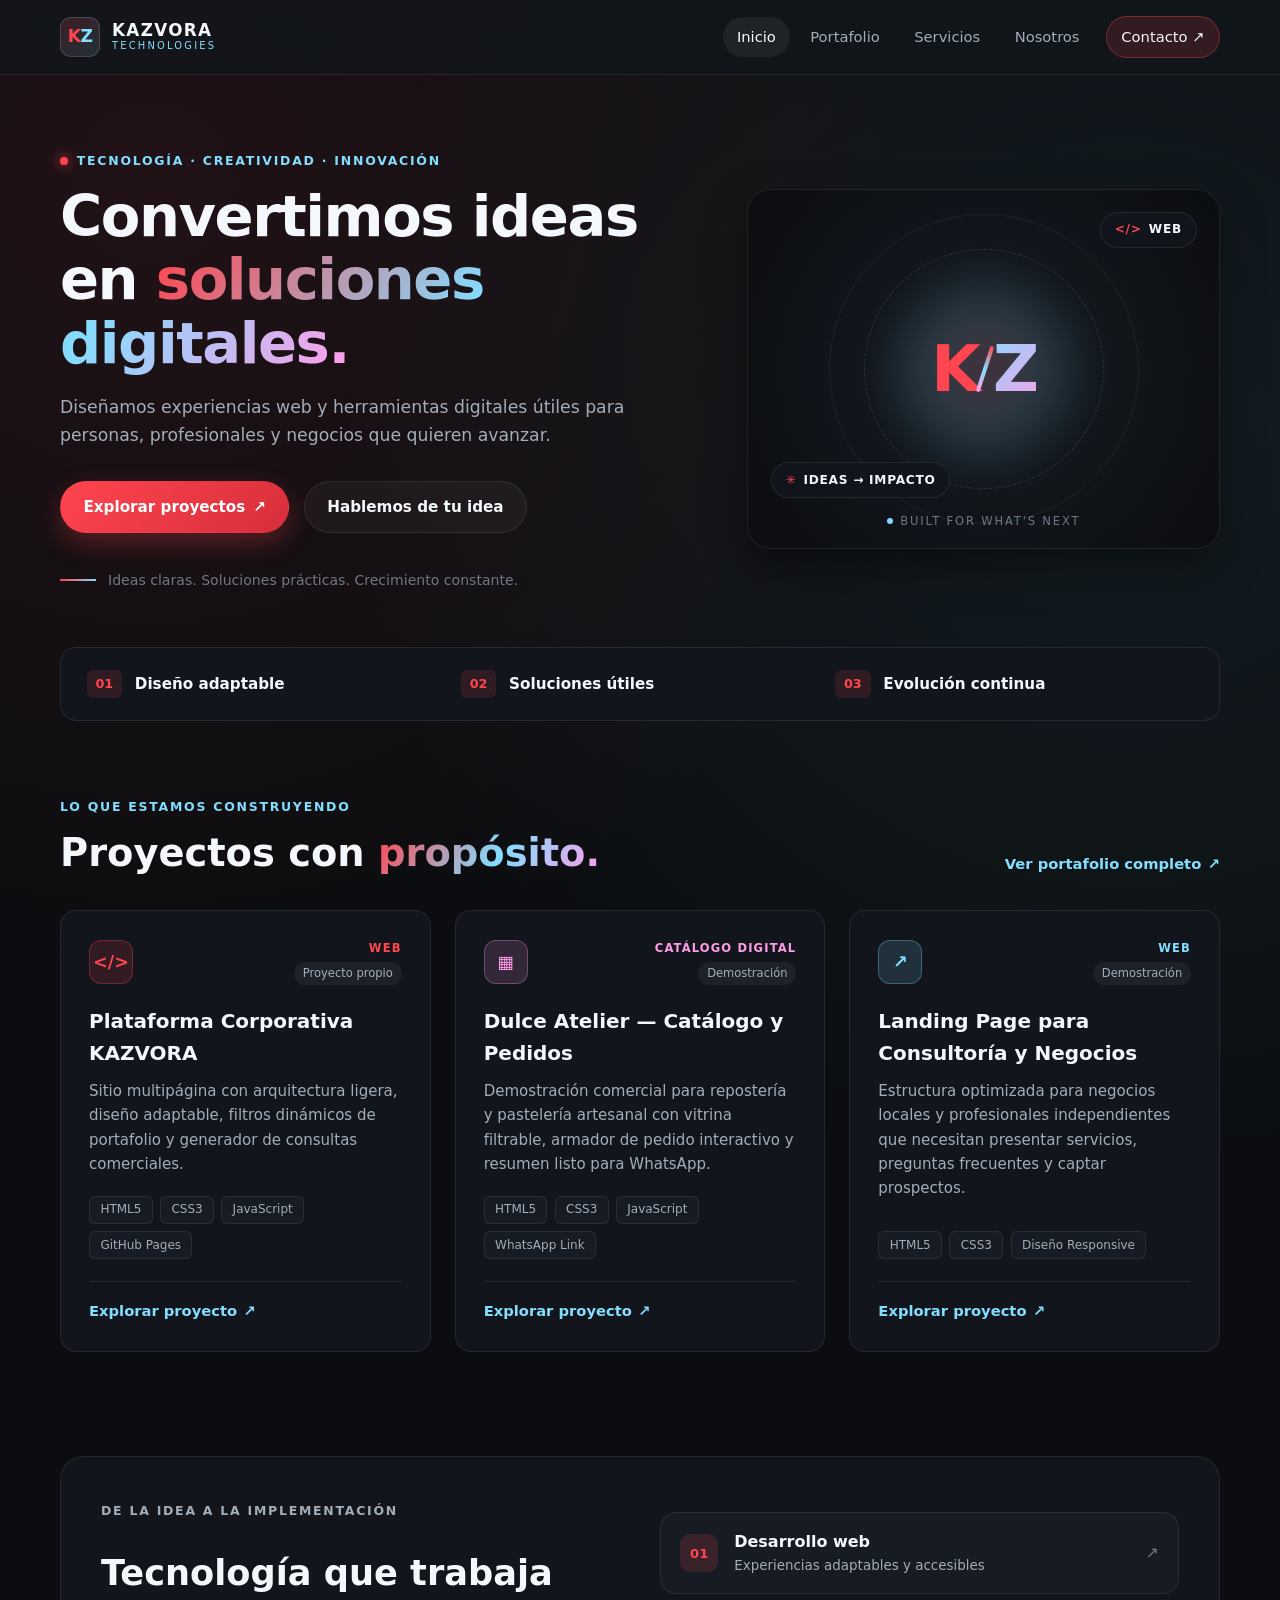
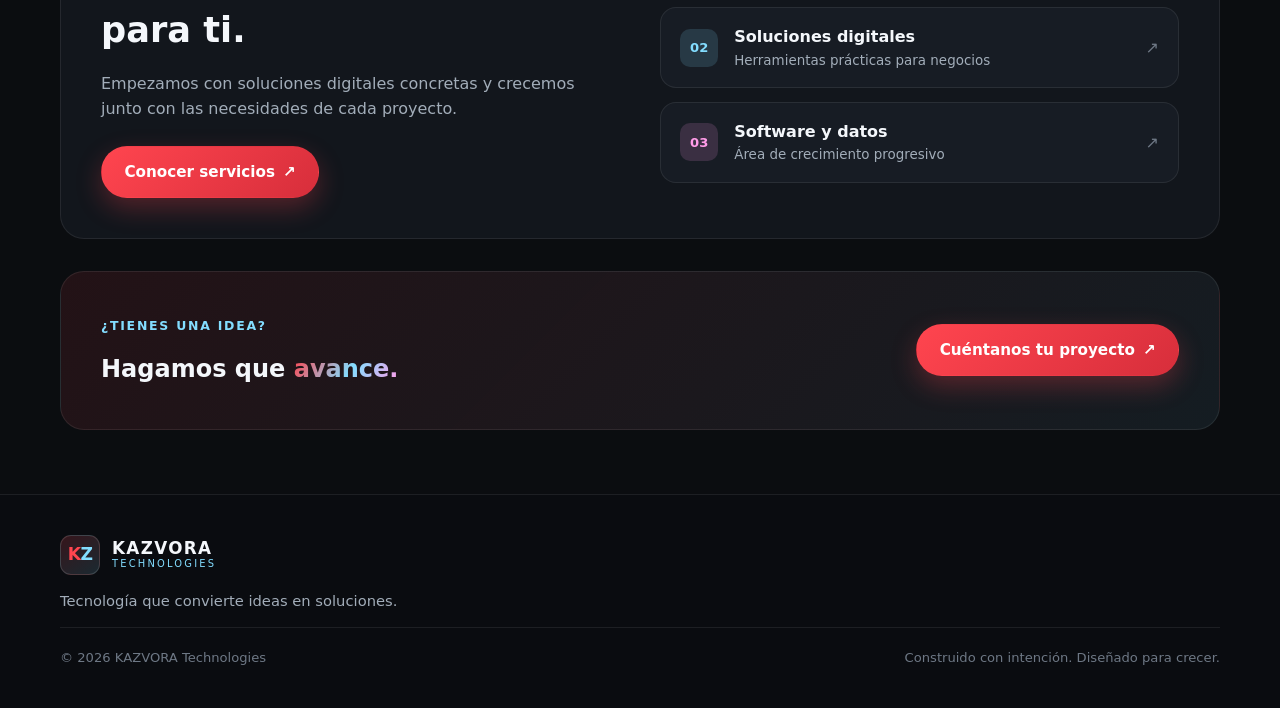
==== commit 78b6e582: "correcciones de codigos" ====
--- a/index.html
+++ b/index.html
@@ -15,18 +15,9 @@
   <a class="skip-link" href="#contenido">Saltar al contenido</a>
   <header class="site-header">
     <a class="brand" href="index.html" aria-label="KAZVORA Technologies, inicio">
-  <img
-    class="brand-icon"
-    src="assets/icons/favicon.svg"
-    alt=""
-    width="44"
-    height="44"
-  >
-  <span class="brand-copy">
-    <strong>KAZVORA</strong>
-    <small>TECHNOLOGIES</small>
-  </span>
-</a>
+      <span class="brand-mark" aria-hidden="true">K<span>Z</span></span>
+      <span class="brand-copy"><strong>KAZVORA</strong><small>TECHNOLOGIES</small></span>
+    </a>
     <button class="menu-toggle" aria-expanded="false" aria-controls="main-nav" aria-label="Abrir menú">
       <span></span><span></span><span></span>
     </button>
@@ -56,7 +47,7 @@
         <div class="art-glow"></div>
         <div class="monogram"><span>K</span><i></i><span>Z</span></div>
         <div class="art-caption"><span class="caption-dot"></span> BUILT FOR WHAT'S NEXT</div>
-        <div class="floating-chip chip-top"><span class="chip-symbol">{"</>"}</span> WEB</div>
+        <div class="floating-chip chip-top"><span class="chip-symbol">&lt;/&gt;</span> WEB</div>
         <div class="floating-chip chip-bottom"><span class="chip-symbol">✳</span> IDEAS → IMPACTO</div>
       </div>
     </section>
@@ -96,21 +87,9 @@
   </main>
 
   <footer class="site-footer">
-    <a class="brand" href="index.html" aria-label="KAZVORA Technologies, inicio">
-  <img
-    class="brand-icon"
-    src="assets/icons/favicon.svg"
-    alt=""
-    width="44"
-    height="44"
-  >
-  <span class="brand-copy">
-    <strong>KAZVORA</strong>
-    <small>TECHNOLOGIES</small>
-  </span>
-</a>
+    <a class="brand footer-brand" href="index.html"><span class="brand-mark" aria-hidden="true">K<span>Z</span></span><span class="brand-copy"><strong>KAZVORA</strong><small>TECHNOLOGIES</small></span></a>
     <p>Tecnología que convierte ideas en soluciones.</p>
     <div class="footer-bottom"><span>© <span id="year"></span> KAZVORA Technologies</span><span>Construido con intención. Diseñado para crecer.</span></div>
   </footer>
 </body>
-</html>
+</html>
--- a/css/styles.css
+++ b/css/styles.css
@@ -1,1645 +1,1075 @@
-/* =========================================================
-   KAZVORA TECHNOLOGIES
-   Hoja de estilos principal
-   Identidad: tecnológico premium
-   Colores: negro, rojo, azul cielo y rosa
-   ========================================================= */
-
-/* 1. VARIABLES Y CONFIGURACIÓN GLOBAL */
+/* ==========================================================================
+   KAZVORA Technologies — Sistema de Estilos Corporativo (css/styles.css)
+   Paleta Oficial:
+   - Fondo principal: #0b0d10
+   - Rojo principal:  #ff454f
+   - Rojo oscuro:     #d72e3b
+   - Azul cielo:      #83ddff
+   - Rosa:            #ff9ce8
+   ========================================================================== */
 
 :root {
-  color-scheme: dark;
-
-  --bg: #0b0d10;
-  --bg-soft: #0e1217;
-  --surface: #11151b;
-  --surface-2: #151b23;
-  --surface-3: #1b222c;
-
-  --border: #29323d;
-  --border-hover: #465567;
-
-  --text: #f4f7fb;
-  --muted: #9ba8b7;
-
-  --red: #ff454f;
-  --red-dark: #d72e3b;
-  --sky: #83ddff;
-  --pink: #ff9ce8;
-
-  --gradient: linear-gradient(
-    120deg,
-    var(--red),
-    var(--pink) 52%,
-    var(--sky)
-  );
-
-  --font-main: Inter, "Segoe UI", Roboto, Arial, sans-serif;
-
-  --container: 1160px;
-  --header-height: 84px;
-
-  --radius-sm: 9px;
+  --bg-base: #0b0d10;
+  --bg-surface: #12161c;
+  --bg-surface-elevated: #171c24;
+  --bg-glass: rgba(18, 22, 28, 0.82);
+
+  --text-primary: #f4f7fb;
+  --text-secondary: #a2adb9;
+  --text-muted: #6e7885;
+
+  --accent-red: #ff454f;
+  --accent-red-dark: #d72e3b;
+  --accent-blue: #83ddff;
+  --accent-pink: #ff9ce8;
+
+  --border-subtle: rgba(255, 255, 255, 0.08);
+  --border-highlight: rgba(131, 221, 255, 0.28);
+
+  --radius-sm: 10px;
   --radius-md: 16px;
   --radius-lg: 24px;
-
-  --shadow: 0 18px 60px rgb(0 0 0 / 25%);
-  --transition: 180ms ease;
-}
-
-* {
+  --radius-pill: 999px;
+
+  --shadow-soft: 0 18px 45px rgba(0, 0, 0, 0.45);
+  --max-width: 1160px;
+  --transition-base: 0.25s cubic-bezier(0.16, 1, 0.3, 1);
+}
+
+/* 1. Reset y Base */
+*,
+*::before,
+*::after {
   box-sizing: border-box;
+  margin: 0;
+  padding: 0;
 }
 
 html {
   scroll-behavior: smooth;
-  scroll-padding-top: 100px;
+  background-color: var(--bg-base);
+  color: var(--text-primary);
+  font-family: system-ui, -apple-system, "Segoe UI", Roboto, Ubuntu, Cantarell, sans-serif;
+  line-height: 1.6;
+  -webkit-font-smoothing: antialiased;
 }
 
 body {
-  margin: 0;
-  min-width: 320px;
-  background: var(--bg);
-  color: var(--text);
-  font-family: var(--font-main);
-  font-size: 15px;
-  line-height: 1.65;
-  -webkit-font-smoothing: antialiased;
-  text-rendering: optimizeLegibility;
-}
-
-body,
-button,
-input,
-textarea,
-select {
-  font-family: var(--font-main);
-}
-
-img,
-svg,
-video {
-  max-width: 100%;
-}
-
-img {
-  height: auto;
+  min-height: 100vh;
+  display: flex;
+  flex-direction: column;
+  background:
+    radial-gradient(circle at 12% 8%, rgba(255, 69, 79, 0.09), transparent 34%),
+    radial-gradient(circle at 88% 18%, rgba(131, 221, 255, 0.08), transparent 36%),
+    var(--bg-base);
+  color: var(--text-primary);
+  overflow-x: hidden;
+}
+
+main {
+  flex: 1;
 }
 
 a {
   color: inherit;
   text-decoration: none;
-}
-
-button,
-input,
-textarea,
-select {
-  font: inherit;
-}
-
-button {
-  color: inherit;
-}
-
-button,
-a,
-input,
-textarea,
-select {
-  -webkit-tap-highlight-color: transparent;
-}
-
-button:focus-visible,
-a:focus-visible,
-input:focus-visible,
-textarea:focus-visible,
-select:focus-visible {
-  outline: 2px solid var(--sky);
-  outline-offset: 4px;
-}
-
-::selection {
-  color: #fff;
-  background: #d72e3b;
-}
-
-:target {
-  scroll-margin-top: 100px;
-}
-
-/* 2. ELEMENTOS GENERALES */
-
-h1,
-h2,
-h3,
-h4,
-p {
-  overflow-wrap: break-word;
-}
-
-h1,
-h2,
-h3,
-h4 {
-  color: var(--text);
-  line-height: 1.15;
-  letter-spacing: -0.035em;
-}
-
-p {
-  margin-top: 0;
-}
-
-button {
-  cursor: pointer;
-}
-
-[hidden] {
-  display: none !important;
-}
-
+  transition: color var(--transition-base), opacity var(--transition-base);
+}
+
+ul {
+  list-style: none;
+}
+
+/* Accesibilidad */
+.skip-link {
+  position: absolute;
+  top: -100px;
+  left: 1rem;
+  z-index: 1000;
+  background: var(--accent-red);
+  color: #ffffff;
+  padding: 0.65rem 1.1rem;
+  border-radius: var(--radius-sm);
+  font-weight: 600;
+}
+
+.skip-link:focus {
+  top: 1rem;
+}
+
+:focus-visible {
+  outline: 2px solid var(--accent-blue);
+  outline-offset: 3px;
+}
+
+/* 2. Contenedores y Utilidades Tipográficas */
 .section-wrap {
-  width: min(var(--container), calc(100% - 64px));
+  width: min(100% - 2.5rem, var(--max-width));
   margin-inline: auto;
 }
 
 .section-block {
-  padding-block: 90px;
+  padding-block: 4.5rem;
 }
 
 .eyebrow {
   display: inline-flex;
   align-items: center;
-  gap: 9px;
-  margin: 0 0 18px;
-  color: var(--sky);
-  font-size: 10px;
-  font-weight: 800;
-  letter-spacing: 0.18em;
-  line-height: 1.5;
+  gap: 0.55rem;
+  font-size: 0.78rem;
+  font-weight: 700;
+  letter-spacing: 0.14em;
   text-transform: uppercase;
-}
-
-.eyebrow::before {
-  width: 20px;
-  height: 1px;
-  background: var(--gradient);
-  content: "";
-}
-
-.muted,
-.text-muted {
-  color: var(--muted);
+  color: var(--accent-blue);
+  margin-bottom: 0.9rem;
+}
+
+.status-dot {
+  width: 8px;
+  height: 8px;
+  border-radius: 50%;
+  background: var(--accent-red);
+  box-shadow: 0 0 12px var(--accent-red);
+  display: inline-block;
 }
 
 .gradient-text {
-  color: var(--pink);
-  background: var(--gradient);
+  background: linear-gradient(120deg, var(--accent-red) 0%, var(--accent-blue) 55%, var(--accent-pink) 100%);
+  -webkit-background-clip: text;
   background-clip: text;
-  -webkit-background-clip: text;
-  -webkit-text-fill-color: transparent;
-}
-
-.divider {
-  height: 1px;
-  background: var(--border);
-}
-
-/* 3. ACCESIBILIDAD */
-
-.skip-link {
-  position: fixed;
-  z-index: 1000;
-  top: 12px;
-  left: 12px;
-  padding: 12px 18px;
-  transform: translateY(-160%);
-  border-radius: var(--radius-sm);
-  background: var(--sky);
-  color: #081018;
-  font-size: 13px;
-  font-weight: 800;
-}
-
-.skip-link:focus {
-  transform: translateY(0);
-}
-
-/* 4. ENCABEZADO Y MARCA */
-
+  color: transparent;
+}
+
+.red-text { color: var(--accent-red); }
+.blue-text { color: var(--accent-blue); }
+.pink-text { color: var(--accent-pink); }
+
+/* 3. Encabezado y Navegación (.site-header) */
 .site-header {
   position: sticky;
+  top: 0;
   z-index: 100;
-  top: 0;
   display: flex;
   align-items: center;
   justify-content: space-between;
-  width: 100%;
-  height: var(--header-height);
-  padding-inline: max(32px, calc((100% - var(--container)) / 2));
-  border-bottom: 1px solid rgb(255 255 255 / 6%);
-  background: rgb(11 13 16 / 91%);
-  backdrop-filter: blur(18px);
-  -webkit-backdrop-filter: blur(18px);
+  padding: 1rem max(1.25rem, calc((100% - var(--max-width)) / 2));
+  background: var(--bg-glass);
+  backdrop-filter: blur(14px);
+  -webkit-backdrop-filter: blur(14px);
+  border-bottom: 1px solid var(--border-subtle);
 }
 
 .brand {
   display: inline-flex;
-  flex-shrink: 0;
-  align-items: center;
-  gap: 12px;
-  min-width: 0;
+  align-items: center;
+  gap: 0.75rem;
 }
 
 .brand-mark {
-  display: grid;
-  width: 43px;
-  height: 43px;
-  flex-shrink: 0;
-  place-items: center;
-  border: 1px solid #394653;
-  border-radius: 12px;
-  background:
-    radial-gradient(
-      circle at 30% 20%,
-      rgb(131 221 255 / 12%),
-      transparent 65%
-    ),
-    #11151b;
-  color: var(--red);
-  font-size: 23px;
+  width: 40px;
+  height: 40px;
+  border-radius: 11px;
+  background: linear-gradient(145deg, rgba(255, 69, 79, 0.18), rgba(131, 221, 255, 0.14));
+  border: 1px solid rgba(255, 255, 255, 0.14);
+  display: inline-flex;
+  align-items: center;
+  justify-content: center;
   font-weight: 900;
-  letter-spacing: -0.1em;
-  box-shadow: inset 0 0 20px rgb(255 255 255 / 2%);
+  font-size: 1.08rem;
+  letter-spacing: -0.04em;
+  color: var(--accent-red);
 }
 
 .brand-mark span {
-  color: var(--sky);
-}
-
-.brand-icon {
-  display: block;
-  width: 44px;
-  height: 44px;
-  flex-shrink: 0;
-  object-fit: contain;
+  color: var(--accent-blue);
 }
 
 .brand-copy {
   display: flex;
   flex-direction: column;
-  justify-content: center;
-  line-height: 1.15;
+  line-height: 1.05;
 }
 
 .brand-copy strong {
-  color: var(--text);
-  font-size: 17px;
-  font-weight: 900;
-  letter-spacing: 0.09em;
+  font-size: 1.05rem;
+  letter-spacing: 0.08em;
 }
 
 .brand-copy small {
-  margin-top: 5px;
-  color: var(--muted);
-  font-size: 8px;
-  font-weight: 700;
-  letter-spacing: 0.29em;
+  font-size: 0.62rem;
+  letter-spacing: 0.22em;
+  color: var(--accent-blue);
+  margin-top: 2px;
 }
 
 .main-nav {
   display: flex;
   align-items: center;
-  gap: 7px;
+  gap: 0.35rem;
 }
 
 .main-nav a {
-  display: inline-flex;
-  align-items: center;
-  justify-content: center;
-  gap: 6px;
-  padding: 10px 13px;
-  border: 1px solid transparent;
-  border-radius: var(--radius-sm);
-  color: #b2bdc9;
-  font-size: 12px;
-  font-weight: 600;
-  transition:
-    color var(--transition),
-    background var(--transition),
-    border-color var(--transition);
+  padding: 0.5rem 0.9rem;
+  border-radius: var(--radius-pill);
+  font-size: 0.92rem;
+  font-weight: 500;
+  color: var(--text-secondary);
 }
 
 .main-nav a:hover,
 .main-nav a.active {
-  color: var(--text);
-  background: #171d25;
-}
-
-.main-nav a.active {
-  border-color: #283441;
-}
-
-.main-nav .nav-contact {
-  margin-left: 7px;
-  border-color: #3b4653;
-  color: var(--text);
-}
-
-.main-nav .nav-contact:hover {
-  border-color: var(--sky);
-  color: var(--sky);
-  background: #111a22;
+  color: var(--text-primary);
+  background: rgba(255, 255, 255, 0.06);
+}
+
+.main-nav a.nav-contact {
+  margin-left: 0.4rem;
+  background: rgba(255, 69, 79, 0.14);
+  border: 1px solid rgba(255, 69, 79, 0.35);
+  color: var(--text-primary);
+}
+
+.main-nav a.nav-contact:hover,
+.main-nav a.nav-contact.active {
+  background: var(--accent-red);
+  border-color: var(--accent-red);
+  color: #ffffff;
 }
 
 .menu-toggle {
   display: none;
-  width: 43px;
-  height: 43px;
-  padding: 10px;
-  border: 1px solid var(--border);
-  border-radius: 11px;
-  background: var(--surface);
+  flex-direction: column;
+  justify-content: center;
+  gap: 5px;
+  width: 42px;
+  height: 42px;
+  background: var(--bg-surface);
+  border: 1px solid var(--border-subtle);
+  border-radius: var(--radius-sm);
+  cursor: pointer;
+  padding: 9px;
 }
 
 .menu-toggle span {
   display: block;
-  width: 20px;
+  width: 100%;
   height: 2px;
-  margin: 4px auto;
-  border-radius: 3px;
-  background: var(--text);
-}
-
-/* 5. BOTONES */
-
+  background: var(--text-primary);
+  border-radius: 2px;
+  transition: transform var(--transition-base), opacity var(--transition-base);
+}
+
+/* 4. Botones y Enlaces */
 .button {
   display: inline-flex;
-  min-height: 46px;
   align-items: center;
   justify-content: center;
-  gap: 10px;
-  padding: 12px 19px;
+  gap: 0.5rem;
+  padding: 0.8rem 1.4rem;
+  border-radius: var(--radius-pill);
+  font-weight: 600;
+  font-size: 0.95rem;
   border: 1px solid transparent;
-  border-radius: 10px;
-  background: var(--gradient);
-  color: #0b0d10;
-  font-size: 12px;
-  font-weight: 850;
-  line-height: 1.3;
-  text-align: center;
-  transition:
-    transform var(--transition),
-    box-shadow var(--transition),
-    border-color var(--transition);
+  cursor: pointer;
+  transition: transform var(--transition-base), background var(--transition-base), border-color var(--transition-base);
 }
 
 .button:hover {
   transform: translateY(-2px);
-  box-shadow: 0 10px 30px rgb(131 221 255 / 12%);
-}
-
-.button:active {
-  transform: translateY(0);
+}
+
+.button-primary {
+  background: linear-gradient(135deg, var(--accent-red), var(--accent-red-dark));
+  color: #ffffff;
+  box-shadow: 0 10px 26px rgba(255, 69, 79, 0.28);
+}
+
+.button-primary:hover {
+  background: linear-gradient(135deg, #ff5861, var(--accent-red));
 }
 
 .button-secondary {
-  border-color: #36414e;
-  background: #151a21;
-  color: var(--text);
+  background: rgba(255, 255, 255, 0.04);
+  border-color: var(--border-subtle);
+  color: var(--text-primary);
 }
 
 .button-secondary:hover {
-  border-color: var(--sky);
-}
-
-.button-outline {
-  border-color: #36414e;
-  background: transparent;
-  color: var(--text);
-}
-
-.button-outline:hover {
-  border-color: var(--pink);
-}
-
-.button-small {
-  min-height: 36px;
-  padding: 9px 13px;
-  font-size: 11px;
+  border-color: var(--accent-blue);
+  background: rgba(131, 221, 255, 0.08);
+}
+
+.text-link {
+  display: inline-flex;
+  align-items: center;
+  gap: 0.4rem;
+  font-weight: 600;
+  font-size: 0.92rem;
+  color: var(--accent-blue);
+}
+
+.text-link:hover {
+  color: var(--accent-pink);
+}
+
+/* 5. Portada: Hero Principal y Arte Geométrico */
+.hero {
+  display: grid;
+  grid-template-columns: 1.15fr 0.85fr;
+  align-items: center;
+  gap: 3rem;
+  padding-block: 4.5rem 3.5rem;
+}
+
+.hero-copy h1,
+.page-hero h1 {
+  font-size: clamp(2.2rem, 4.6vw, 3.6rem);
+  line-height: 1.1;
+  letter-spacing: -0.025em;
+  margin-bottom: 1.2rem;
+}
+
+.hero-lead,
+.page-hero p {
+  font-size: 1.08rem;
+  color: var(--text-secondary);
+  max-width: 58ch;
 }
 
 .hero-actions {
   display: flex;
   flex-wrap: wrap;
-  gap: 12px;
-  margin-top: 27px;
-}
-
-.hero-actions .button {
-  min-height: 48px;
+  gap: 0.9rem;
+  margin-top: 2rem;
 }
 
 .hero-note {
-  margin-top: 20px;
-  color: var(--muted);
-  font-size: 10px;
-  letter-spacing: 0.025em;
-}
-
-/* 6. PORTADA PRINCIPAL */
-
-.hero {
+  display: flex;
+  align-items: center;
+  gap: 0.75rem;
+  margin-top: 2.2rem;
+  font-size: 0.88rem;
+  color: var(--text-muted);
+}
+
+.note-line {
+  width: 36px;
+  height: 2px;
+  background: linear-gradient(90deg, var(--accent-red), var(--accent-blue));
+}
+
+.hero-art {
   position: relative;
-  display: grid;
-  grid-template-columns: 1.05fr 0.95fr;
-  align-items: center;
-  gap: 48px;
-  min-height: 580px;
-  padding-block: 78px 80px;
+  min-height: 360px;
+  border-radius: var(--radius-lg);
+  background: radial-gradient(circle at center, rgba(23, 28, 36, 0.9), rgba(11, 13, 16, 0.95));
+  border: 1px solid var(--border-subtle);
+  display: flex;
+  align-items: center;
+  justify-content: center;
   overflow: hidden;
-}
-
-.hero::before {
+  box-shadow: var(--shadow-soft);
+}
+
+.art-glow {
   position: absolute;
-  z-index: -1;
-  top: -100px;
-  left: -150px;
-  width: 480px;
-  height: 480px;
+  width: 220px;
+  height: 220px;
   border-radius: 50%;
-  background: radial-gradient(
-    circle,
-    rgb(255 69 79 / 8%),
-    transparent 68%
-  );
-  content: "";
-  pointer-events: none;
-}
-
-.hero-copy {
-  max-width: 640px;
-}
-
-.hero h1,
-.page-hero h1 {
-  margin: 0;
-  font-size: clamp(43px, 5.5vw, 70px);
-  font-weight: 850;
-  letter-spacing: -0.065em;
-  line-height: 1.04;
-}
-
-.hero h1 span {
-  display: inline;
-  color: var(--sky);
-}
-
-.hero-lead {
-  max-width: 560px;
-  margin: 23px 0 0;
-  color: #aab5c2;
-  font-size: 15px;
-  line-height: 1.9;
-}
-
-.hero-art {
-    position: relative;
-  display: grid;
-  min-height: 420px;
-  place-items: center;
-  overflow: hidden;
-  border: 1px solid #293440;
-  border-radius: 26px;
-  background:
-    radial-gradient(
-      ellipse at 50% 45%,
-      rgb(131 221 255 / 9%),
-      transparent 50%
-    ),
-    radial-gradient(
-      ellipse at 75% 75%,
-      rgb(255 69 79 / 8%),
-      transparent 48%
-    ),
-    linear-gradient(145deg, #141a22, #0c1015 70%);
-  box-shadow: var(--shadow);
-  isolation: isolate;
-}
-
-.hero-art::before {
+  background: radial-gradient(circle, rgba(255, 69, 79, 0.26), rgba(131, 221, 255, 0.2), transparent 70%);
+  filter: blur(22px);
+}
+
+.orbit {
   position: absolute;
-  inset: 0;
-  background-image:
-    linear-gradient(rgb(255 255 255 / 3%) 1px, transparent 1px),
-    linear-gradient(90deg, rgb(255 255 255 / 3%) 1px, transparent 1px);
-  background-size: 34px 34px;
-  mask-image: linear-gradient(to bottom, black, transparent 95%);
-  content: "";
-  pointer-events: none;
+  border-radius: 50%;
+  border: 1px dashed rgba(255, 255, 255, 0.12);
+}
+
+.orbit-one {
+  width: 240px;
+  height: 240px;
+}
+
+.orbit-two {
+  width: 310px;
+  height: 310px;
+  border-style: solid;
+  border-color: rgba(131, 221, 255, 0.08);
 }
 
 .monogram {
   position: relative;
   z-index: 2;
-  color: var(--red);
-  font-size: clamp(120px, 15vw, 190px);
-  font-weight: 950;
-  letter-spacing: -0.12em;
-  line-height: 1;
-  text-shadow:
-    0 0 35px rgb(255 69 79 / 14%),
-    0 0 75px rgb(131 221 255 / 8%);
-}
-
-.monogram span {
-  color: var(--sky);
+  display: inline-flex;
+  align-items: center;
+  gap: 0.35rem;
+  font-size: 4rem;
+  font-weight: 900;
+  letter-spacing: -0.05em;
+}
+
+.monogram span:first-child {
+  color: var(--accent-red);
+}
+
+.monogram span:last-child {
+  background: linear-gradient(135deg, var(--accent-blue), var(--accent-pink));
+  -webkit-background-clip: text;
+  background-clip: text;
+  color: transparent;
 }
 
 .monogram i {
-  display: inline-block;
-  width: 9px;
-  height: 125px;
-  margin-inline: 23px;
-  transform: skew(-16deg);
-  border-radius: 10px;
-  background: var(--gradient);
-  vertical-align: middle;
-}
-
-.orbit-one,
-.orbit-two {
+  width: 4px;
+  height: 48px;
+  border-radius: 4px;
+  background: linear-gradient(180deg, var(--accent-red), var(--accent-blue), var(--accent-pink));
+  transform: rotate(18deg);
+}
+
+.art-caption {
   position: absolute;
-  z-index: 1;
-  border: 1px solid rgb(131 221 255 / 24%);
+  bottom: 1.1rem;
+  display: inline-flex;
+  align-items: center;
+  gap: 0.45rem;
+  font-size: 0.72rem;
+  letter-spacing: 0.16em;
+  color: var(--text-muted);
+}
+
+.caption-dot {
+  width: 6px;
+  height: 6px;
   border-radius: 50%;
-  pointer-events: none;
-}
-
-.orbit-one {
-  width: 340px;
-  height: 140px;
-  transform: rotate(-33deg);
-}
-
-.orbit-two {
-  width: 280px;
-  height: 240px;
-  transform: rotate(47deg);
-  border-color: rgb(255 156 232 / 20%);
-}
-
-.chip-top,
-.chip-bottom {
+  background: var(--accent-blue);
+}
+
+.floating-chip {
   position: absolute;
   z-index: 3;
-  display: flex;
-  align-items: center;
-  gap: 9px;
-  padding: 11px 13px;
-  border: 1px solid #34414e;
-  border-radius: 10px;
-  background: rgb(17 21 27 / 91%);
-  color: #d9e2eb;
-  font-size: 9px;
-  font-weight: 750;
-  letter-spacing: 0.04em;
-  box-shadow: 0 12px 30px rgb(0 0 0 / 20%);
+  display: inline-flex;
+  align-items: center;
+  gap: 0.45rem;
+  padding: 0.45rem 0.85rem;
+  border-radius: var(--radius-pill);
+  background: rgba(18, 22, 28, 0.9);
+  border: 1px solid var(--border-subtle);
+  font-size: 0.76rem;
+  font-weight: 700;
+  letter-spacing: 0.06em;
 }
 
 .chip-top {
-  top: 26px;
-  right: 25px;
+  top: 1.4rem;
+  right: 1.4rem;
 }
 
 .chip-bottom {
-  right: 25px;
-  bottom: 75px;
-}
-
-.chip-top::before,
-.chip-bottom::before {
-  width: 7px;
-  height: 7px;
-  flex-shrink: 0;
-  border-radius: 50%;
-  background: var(--sky);
-  box-shadow: 0 0 12px rgb(131 221 255 / 40%);
-  content: "";
-}
-
-.chip-bottom::before {
-  background: var(--pink);
-}
-
-.art-caption {
-  position: absolute;
-  z-index: 3;
-  bottom: 24px;
-  left: 25px;
-  color: #8493a3;
-  font-size: 9px;
-  font-weight: 700;
-  letter-spacing: 0.14em;
-  text-transform: uppercase;
-}
-
-/* 7. FRANJA INFORMATIVA */
-
+  bottom: 3.1rem;
+  left: 1.4rem;
+}
+
+.chip-symbol {
+  color: var(--accent-red);
+}
+
+/* 6. Franja de Confianza (.trust-strip) */
 .trust-strip {
-  display: flex;
-  flex-wrap: wrap;
-  align-items: center;
-  justify-content: space-between;
-  gap: 20px;
-  padding: 23px 0;
-  border-top: 1px solid var(--border);
-  border-bottom: 1px solid var(--border);
+  width: min(100% - 2.5rem, var(--max-width));
+  margin-inline: auto;
+  display: grid;
+  grid-template-columns: repeat(3, 1fr);
+  gap: 1rem;
+  padding: 1.35rem 1.6rem;
+  background: var(--bg-surface);
+  border: 1px solid var(--border-subtle);
+  border-radius: var(--radius-md);
 }
 
 .trust-strip > div {
-  color: #9caaba;
-  font-size: 11px;
-  font-weight: 650;
-}
-
-.trust-strip strong {
-  color: var(--text);
-}
-
-/* 8. ENCABEZADOS DE SECCIÓN */
+  display: flex;
+  align-items: center;
+  gap: 0.8rem;
+  font-weight: 600;
+  font-size: 0.95rem;
+}
+
+.strip-number {
+  font-size: 0.8rem;
+  font-weight: 800;
+  color: var(--accent-red);
+  padding: 0.25rem 0.55rem;
+  border-radius: 6px;
+  background: rgba(255, 69, 79, 0.12);
+}
+
+/* 7. Encabezados de Sección y Páginas Internas */
+.page-hero {
+  padding-block: 4rem 2.5rem;
+}
 
 .section-heading {
   display: flex;
   align-items: flex-end;
   justify-content: space-between;
-  gap: 30px;
-  margin-bottom: 34px;
-}
-
-.section-heading h2,
-.services-band h2,
-.closing-cta h2 {
-  margin: 0;
-  font-size: clamp(30px, 4vw, 46px);
-  font-weight: 850;
-  letter-spacing: -0.055em;
-}
-
-.section-heading > p {
-  max-width: 420px;
-  margin: 0;
-  color: var(--muted);
-  font-size: 12px;
-  line-height: 1.9;
-}
-
-/* 9. TARJETAS DE PROYECTOS */
-
-.project-grid,
-.project-grid-wide {
+  flex-wrap: wrap;
+  gap: 1rem;
+  margin-bottom: 2.2rem;
+}
+
+.section-heading h2 {
+  font-size: clamp(1.75rem, 3vw, 2.4rem);
+  line-height: 1.15;
+}
+
+/* 8. Cuadrícula de Proyectos y Filtros (.project-grid, .filter-row) */
+.filter-row {
+  display: flex;
+  flex-wrap: wrap;
+  gap: 0.6rem;
+  margin-bottom: 2rem;
+}
+
+.filter-btn {
+  padding: 0.55rem 1.1rem;
+  border-radius: var(--radius-pill);
+  background: var(--bg-surface);
+  border: 1px solid var(--border-subtle);
+  color: var(--text-secondary);
+  font-size: 0.88rem;
+  font-weight: 600;
+  cursor: pointer;
+  transition: all var(--transition-base);
+}
+
+.filter-btn:hover,
+.filter-btn.active {
+  background: rgba(131, 221, 255, 0.14);
+  border-color: var(--accent-blue);
+  color: var(--text-primary);
+}
+
+.project-grid {
   display: grid;
-  grid-template-columns: repeat(3, minmax(0, 1fr));
-  gap: 20px;
-}
-
-.project-card {
-  min-width: 0;
-  overflow: hidden;
-  border: 1px solid var(--border);
-  border-radius: 17px;
-  background: var(--surface);
-  transition:
-    transform var(--transition),
-    border-color var(--transition),
-    box-shadow var(--transition);
-}
-
-.project-card:hover {
+  grid-template-columns: repeat(auto-fill, minmax(300px, 1fr));
+  gap: 1.5rem;
+}
+
+.project-card,
+.service-card,
+.contact-card,
+.values-grid article {
+  background: var(--bg-surface);
+  border: 1px solid var(--border-subtle);
+  border-radius: var(--radius-md);
+  padding: 1.75rem;
+  display: flex;
+  flex-direction: column;
+  transition: transform var(--transition-base), border-color var(--transition-base);
+}
+
+.project-card:hover,
+.service-card:hover {
   transform: translateY(-4px);
-  border-color: var(--border-hover);
-  box-shadow: 0 18px 40px rgb(0 0 0 / 17%);
-}
-
-.project-art {
-  position: relative;
-  display: grid;
-  height: 205px;
-  place-items: center;
-  overflow: hidden;
-  border-bottom: 1px solid var(--border);
-  background:
-    radial-gradient(
-      circle at 50% 45%,
-      rgb(131 221 255 / 9%),
-      transparent 58%
-    ),
-    #0e1319;
-}
-
-.project-art img {
-  width: 100%;
-  height: 100%;
-  object-fit: cover;
-}
-
-.project-art > span {
-  color: var(--sky);
-  font-size: 54px;
-  font-weight: 900;
-  letter-spacing: -0.08em;
-}
-
-.project-body {
-  padding: 21px;
-}
-
-.project-body h3 {
-  margin: 0 0 10px;
-  font-size: 19px;
+  border-color: rgba(131, 221, 255, 0.3);
+}
+
+.project-card-top {
+  display: flex;
+  align-items: center;
+  justify-content: space-between;
+  gap: 1rem;
+  margin-bottom: 1.25rem;
+}
+
+.project-symbol,
+.service-symbol,
+.contact-card-icon {
+  width: 44px;
+  height: 44px;
+  border-radius: 12px;
+  display: inline-flex;
+  align-items: center;
+  justify-content: center;
   font-weight: 800;
-}
-
-.project-body p {
-  margin: 0;
-  color: var(--muted);
-  font-size: 12px;
-  line-height: 1.85;
-}
-
-.project-meta {
+  font-size: 1.1rem;
+}
+
+.red-symbol {
+  background: rgba(255, 69, 79, 0.14);
+  color: var(--accent-red);
+  border: 1px solid rgba(255, 69, 79, 0.3);
+}
+
+.blue-symbol {
+  background: rgba(131, 221, 255, 0.14);
+  color: var(--accent-blue);
+  border: 1px solid rgba(131, 221, 255, 0.3);
+}
+
+.pink-symbol {
+  background: rgba(255, 156, 232, 0.14);
+  color: var(--accent-pink);
+  border: 1px solid rgba(255, 156, 232, 0.3);
+}
+
+.project-badges {
+  display: flex;
+  flex-direction: column;
+  align-items: flex-end;
+  gap: 0.25rem;
+}
+
+.project-category {
+  font-size: 0.72rem;
+  font-weight: 800;
+  text-transform: uppercase;
+  letter-spacing: 0.1em;
+}
+
+.project-badge {
+  font-size: 0.72rem;
+  color: var(--text-secondary);
+  background: rgba(255, 255, 255, 0.05);
+  padding: 0.15rem 0.55rem;
+  border-radius: var(--radius-pill);
+}
+
+.project-title {
+  font-size: 1.25rem;
+  margin-bottom: 0.65rem;
+}
+
+.project-description {
+  color: var(--text-secondary);
+  font-size: 0.94rem;
+  margin-bottom: 1.25rem;
+  flex: 1;
+}
+
+.project-tags {
   display: flex;
   flex-wrap: wrap;
-  gap: 7px;
-  margin-top: 17px;
-}
-
-.project-meta span,
-.tag {
-  display: inline-flex;
-  align-items: center;
-  padding: 6px 9px;
-  border: 1px solid #293642;
-  border-radius: 7px;
-  background: #141b22;
-  color: #b9c6d4;
-  font-size: 9px;
-  font-weight: 700;
-}
-
-.project-link {
-  display: inline-flex;
-  align-items: center;
-  gap: 8px;
-  margin-top: 18px;
-  color: var(--sky);
-  font-size: 11px;
-  font-weight: 800;
-}
-
-.project-link:hover {
-  color: var(--pink);
-}
-
-/* 10. FILTROS DEL PORTAFOLIO */
-
-.filter-row {
-  display: flex;
-  flex-wrap: wrap;
-  gap: 9px;
-  margin-bottom: 28px;
-}
-
-.filter-button {
-  padding: 9px 14px;
-  border: 1px solid #303b47;
-  border-radius: 9px;
-  background: #12171e;
-  color: #aab6c4;
-  font-size: 11px;
-  font-weight: 750;
-  transition:
-    color var(--transition),
-    border-color var(--transition),
-    background var(--transition);
-}
-
-.filter-button:hover,
-.filter-button.active,
-.filter-button[aria-pressed="true"] {
-  border-color: var(--sky);
-  background: #15212a;
-  color: var(--sky);
-}
-
-/* 11. FRANJA DE SERVICIOS */
-
+  gap: 0.45rem;
+  margin-bottom: 1.35rem;
+}
+
+.project-tag {
+  font-size: 0.75rem;
+  padding: 0.22rem 0.65rem;
+  border-radius: 6px;
+  background: var(--bg-surface-elevated);
+  color: var(--text-secondary);
+  border: 1px solid var(--border-subtle);
+}
+
+.project-footer {
+  padding-top: 1rem;
+  border-top: 1px solid var(--border-subtle);
+}
+
+.project-status-note {
+  font-size: 0.84rem;
+  color: var(--text-muted);
+}
+
+.portfolio-note {
+  margin-top: 1.75rem;
+  font-size: 0.88rem;
+  color: var(--text-secondary);
+  display: flex;
+  align-items: center;
+  gap: 0.55rem;
+}
+
+/* 9. Banda de Servicios en Inicio (.services-band) */
 .services-band {
   display: grid;
-  grid-template-columns: 0.9fr 1.1fr;
-  align-items: start;
-  gap: 50px;
-  padding: 42px;
-  border: 1px solid var(--border);
+  grid-template-columns: 1fr 1fr;
+  gap: 2.5rem;
+  align-items: center;
+  padding: 2.5rem;
+  background: var(--bg-surface);
+  border: 1px solid var(--border-subtle);
   border-radius: var(--radius-lg);
-  background:
-    radial-gradient(
-      ellipse at 0% 0%,
-      rgb(255 69 79 / 6%),
-      transparent 50%
-    ),
-    var(--surface);
-}
-
-.services-band h2 {
-  max-width: 470px;
-}
-
-.services-band p {
-  margin: 18px 0 0;
-  color: var(--muted);
-  font-size: 13px;
-  line-height: 1.9;
-}
-
+  margin-block: 2rem;
+}
+
+.services-band-copy h2 {
+  font-size: clamp(1.65rem, 2.8vw, 2.2rem);
+  margin-bottom: 0.8rem;
+}
+
+.services-band-copy p {
+  color: var(--text-secondary);
+  margin-bottom: 1.5rem;
+}
+
+.capability-list {
+  display: flex;
+  flex-direction: column;
+  gap: 0.85rem;
+}
+
+.capability-list > div {
+  display: flex;
+  align-items: center;
+  gap: 1rem;
+  padding: 1rem 1.2rem;
+  background: var(--bg-surface-elevated);
+  border: 1px solid var(--border-subtle);
+  border-radius: var(--radius-md);
+}
+
+.capability-list > div > div {
+  display: flex;
+  flex-direction: column;
+  flex: 1;
+}
+
+.capability-list small {
+  color: var(--text-secondary);
+  font-size: 0.84rem;
+}
+
+.cap-icon {
+  width: 38px;
+  height: 38px;
+  border-radius: 10px;
+  display: inline-flex;
+  align-items: center;
+  justify-content: center;
+  font-weight: 800;
+  font-size: 0.82rem;
+}
+
+.cap-red { background: rgba(255, 69, 79, 0.15); color: var(--accent-red); }
+.cap-blue { background: rgba(131, 221, 255, 0.15); color: var(--accent-blue); }
+.cap-pink { background: rgba(255, 156, 232, 0.15); color: var(--accent-pink); }
+
+.cap-arrow {
+  color: var(--text-muted);
+}
+
+/* 10. Página de Servicios (.service-cards, .notice-panel) */
 .service-cards {
   display: grid;
-  grid-template-columns: repeat(2, minmax(0, 1fr));
-  gap: 12px;
-}
-
-.service-card {
-  min-height: 170px;
-  padding: 21px;
-  border: 1px solid #293440;
-  border-radius: 14px;
-  background: #0d1117;
-  transition:
-    border-color var(--transition),
-    transform var(--transition);
-}
-
-.service-card:hover {
-  transform: translateY(-3px);
-  border-color: #435261;
-}
-
-.service-card:last-child {
-  grid-column: 1 / -1;
-  min-height: 125px;
-}
-
-.service-card .service-icon {
-  display: grid;
-  width: 38px;
-  height: 38px;
-  margin-bottom: 17px;
-  place-items: center;
-  border: 1px solid #303d4a;
-  border-radius: 11px;
-  background: #17202a;
-  color: var(--sky);
-  font-size: 17px;
-}
-
-.service-card h3 {
-  margin: 0 0 9px;
-  font-size: 15px;
+  grid-template-columns: repeat(auto-fit, minmax(290px, 1fr));
+  gap: 1.5rem;
+  margin-bottom: 2.5rem;
+}
+
+.service-index {
+  font-size: 0.75rem;
+  font-weight: 800;
+  letter-spacing: 0.12em;
+  margin-bottom: 1rem;
+}
+
+.service-card h2 {
+  font-size: 1.35rem;
+  margin: 1rem 0 0.6rem;
 }
 
 .service-card p {
-  margin: 0;
-  font-size: 11px;
-  line-height: 1.8;
-}
-
-/* 12. CTA FINAL */
-
-.closing-cta {
-  display: flex;
-  align-items: center;
-  justify-content: space-between;
-  gap: 30px;
-  padding-block: 80px;
-  border-top: 1px solid var(--border);
-}
-
-.closing-cta > div {
-  max-width: 650px;
-}
-
-.closing-cta h2 {
-  margin-bottom: 15px;
-}
-
-.closing-cta p {
-  margin: 0;
-  color: var(--muted);
-  font-size: 13px;
-  line-height: 1.9;
-}
-
-/* 13. PÁGINAS INTERIORES */
-
-.page-hero {
-  padding-top: 85px;
-  padding-bottom: 48px;
-}
-
-.page-hero h1 {
-  max-width: 900px;
-  font-size: clamp(42px, 5.5vw, 66px);
-}
-
-.page-hero > p:last-child {
-  max-width: 680px;
-  margin-top: 20px;
-  color: var(--muted);
-  font-size: 14px;
-  line-height: 1.9;
-}
-
-/* 14. SERVICIOS */
-
-.service-list {
-  display: grid;
-  grid-template-columns: repeat(3, minmax(0, 1fr));
-  gap: 18px;
-  padding-bottom: 90px;
-}
-
-.service-item {
-  padding: 26px;
-  border: 1px solid var(--border);
-  border-radius: 16px;
-  background: var(--surface);
-}
-
-.service-item h2,
-.service-item h3 {
-  margin: 0 0 13px;
-  font-size: 19px;
-}
-.service-item p {
-  margin: 0;
-  color: var(--muted);
-  font-size: 12px;
-  line-height: 1.9;
-}
-
-/* 15. NOSOTROS */
-
+  color: var(--text-secondary);
+  font-size: 0.95rem;
+  margin-bottom: 1.2rem;
+}
+
+.service-card ul,
+.contact-card ul {
+  margin-bottom: 1.5rem;
+  display: flex;
+  flex-direction: column;
+  gap: 0.45rem;
+  flex: 1;
+}
+
+.service-card li,
+.contact-card li {
+  font-size: 0.9rem;
+  color: var(--text-secondary);
+  position: relative;
+  padding-left: 1.1rem;
+}
+
+.service-card li::before,
+.contact-card li::before {
+  content: "•";
+  position: absolute;
+  left: 0;
+  color: var(--accent-blue);
+}
+
+.service-card-muted {
+  opacity: 0.82;
+  border-style: dashed;
+}
+
+.service-status {
+  display: inline-block;
+  margin-top: auto;
+  padding: 0.4rem 0.8rem;
+  border-radius: var(--radius-pill);
+  background: rgba(255, 255, 255, 0.05);
+  color: var(--text-secondary);
+  font-size: 0.8rem;
+  font-weight: 600;
+}
+
+.notice-panel {
+  display: flex;
+  align-items: flex-start;
+  gap: 1rem;
+  padding: 1.4rem 1.6rem;
+  background: rgba(131, 221, 255, 0.06);
+  border: 1px solid rgba(131, 221, 255, 0.22);
+  border-radius: var(--radius-md);
+  margin-bottom: 3rem;
+}
+
+.notice-icon {
+  width: 28px;
+  height: 28px;
+  border-radius: 50%;
+  background: rgba(131, 221, 255, 0.18);
+  color: var(--accent-blue);
+  display: inline-flex;
+  align-items: center;
+  justify-content: center;
+  font-weight: 800;
+  flex-shrink: 0;
+}
+
+.notice-panel p {
+  color: var(--text-secondary);
+  font-size: 0.92rem;
+  margin-top: 0.25rem;
+}
+
+/* 11. Página Nosotros (.about-layout, .values-grid) */
 .about-layout {
   display: grid;
-  grid-template-columns: 1fr 1fr;
-  align-items: stretch;
-  gap: 40px;
-  padding-bottom: 80px;
-}
-
-.about-layout p {
-  color: var(--muted);
-  font-size: 13px;
-  line-height: 2;
+  grid-template-columns: 0.95fr 1.05fr;
+  gap: 2.5rem;
+  align-items: start;
+  margin-bottom: 3rem;
 }
 
 .about-statement {
-  display: flex;
-  min-height: 300px;
-  flex-direction: column;
-  justify-content: flex-end;
-  padding: 35px;
-  overflow: hidden;
-  border: 1px solid var(--border);
-  border-radius: 20px;
-  background:
-    radial-gradient(
-      circle at 80% 20%,
-      rgb(131 221 255 / 12%),
-      transparent 45%
-    ),
-    radial-gradient(
-      circle at 10% 100%,
-      rgb(255 69 79 / 10%),
-      transparent 45%
-    ),
-    var(--surface);
-}
-
-.about-statement h2 {
-  margin: 0 0 13px;
-  font-size: 29px;
-}
-
-.about-statement p {
-  margin: 0;
+  padding: 2rem;
+  background: var(--bg-surface);
+  border: 1px solid var(--border-subtle);
+  border-radius: var(--radius-lg);
+}
+
+.quote-mark {
+  font-size: 3rem;
+  line-height: 1;
+  color: var(--accent-red);
+  display: block;
+  margin-bottom: 0.5rem;
+}
+
+.about-copy {
+  display: flex;
+  flex-direction: column;
+  gap: 1rem;
+  color: var(--text-secondary);
 }
 
 .values-grid {
   display: grid;
-  grid-template-columns: repeat(3, minmax(0, 1fr));
-  gap: 20px;
-  padding-bottom: 90px;
-}
-
-.values-grid article {
-  padding: 24px;
-  border-top: 1px solid var(--border);
+  grid-template-columns: repeat(auto-fit, minmax(260px, 1fr));
+  gap: 1.5rem;
+  margin-bottom: 3rem;
+}
+
+.value-number {
+  font-size: 0.82rem;
+  font-weight: 800;
+  color: var(--accent-pink);
+  margin-bottom: 0.6rem;
 }
 
 .values-grid h3 {
-  margin: 0 0 12px;
-  font-size: 17px;
+  margin-bottom: 0.45rem;
 }
 
 .values-grid p {
-  margin: 0;
-  color: var(--muted);
-  font-size: 12px;
-  line-height: 1.9;
-}
-
-/* 16. CONTACTO */
-
+  color: var(--text-secondary);
+  font-size: 0.93rem;
+}
+
+/* 12. Página Contacto (.contact-layout, .contact-form) */
 .contact-layout {
   display: grid;
-  grid-template-columns: 0.85fr 1.15fr;
-  gap: 22px;
-  padding-bottom: 90px;
+  grid-template-columns: 0.9fr 1.1fr;
+  gap: 2rem;
+  align-items: start;
+  margin-bottom: 4rem;
 }
 
 .contact-info {
-  display: grid;
-  gap: 15px;
-  align-content: start;
-}
-
-.contact-card,
+  display: flex;
+  flex-direction: column;
+  gap: 1.25rem;
+}
+
+.contact-card h2 {
+  margin: 0.9rem 0 0.5rem;
+}
+
+.contact-card p {
+  color: var(--text-secondary);
+  font-size: 0.94rem;
+  margin-bottom: 1.1rem;
+}
+
 .contact-form {
-  padding: 25px;
-  border: 1px solid var(--border);
-  border-radius: 18px;
-  background: var(--surface);
-}
-
-.contact-card-icon {
-  display: grid;
-  width: 42px;
-  height: 42px;
-  margin-bottom: 20px;
-  place-items: center;
-  border-radius: 12px;
-  background: var(--surface-3);
-  font-size: 20px;
-}
-
-.contact-card h2,
-.contact-form h2 {
-  margin: 0 0 10px;
-  font-size: 20px;
-}
-
-.contact-card p,
-.contact-form > p {
-  margin: 0 0 20px;
-  color: var(--muted);
-  font-size: 12px;
-  line-height: 1.9;
-}
-
-.contact-card-small .eyebrow {
-  margin-bottom: 12px;
-}
-
-.contact-card ul {
-  margin: 0;
-  padding-left: 18px;
-}
-
-.contact-card li {
-  padding: 5px 0;
-  color: var(--muted);
-  font-size: 11px;
-}
-
-.contact-form {
-  display: flex;
-  flex-direction: column;
-  gap: 9px;
+  background: var(--bg-surface);
+  border: 1px solid var(--border-subtle);
+  border-radius: var(--radius-lg);
+  padding: 2rem;
+  display: flex;
+  flex-direction: column;
+  gap: 0.85rem;
+}
+
+.contact-form p {
+  color: var(--text-secondary);
+  font-size: 0.92rem;
+  margin-bottom: 0.5rem;
 }
 
 .contact-form label {
-  margin-top: 7px;
-  color: #d6dfe8;
-  font-size: 11px;
-  font-weight: 650;
+  font-size: 0.86rem;
+  font-weight: 600;
+  color: var(--text-primary);
+  margin-top: 0.25rem;
 }
 
 .contact-form input,
-.contact-form textarea,
-.contact-form select {
+.contact-form select,
+.contact-form textarea {
   width: 100%;
-  min-height: 43px;
-  padding: 12px;
-  border: 1px solid #303b47;
-  border-radius: 9px;
+  padding: 0.78rem 1rem;
+  border-radius: var(--radius-sm);
+  background: var(--bg-base);
+  border: 1px solid var(--border-subtle);
+  color: var(--text-primary);
+  font: inherit;
+  transition: border-color var(--transition-base);
+}
+
+.contact-form input:focus,
+.contact-form select:focus,
+.contact-form textarea:focus {
   outline: none;
-  background: #0c1015;
-  color: var(--text);
-  font-size: 12px;
-  transition:
-    border-color var(--transition),
-    box-shadow var(--transition);
-}
-
-.contact-form input::placeholder,
-.contact-form textarea::placeholder {
-  color: #738091;
-}
-
-.contact-form input:focus,
-.contact-form textarea:focus,
-.contact-form select:focus {
-  border-color: var(--sky);
-  box-shadow: 0 0 0 3px rgb(131 221 255 / 7%);
-}
-
-.contact-form textarea {
-  min-height: 130px;
-  resize: vertical;
-}
-
-.contact-form .button {
+  border-color: var(--accent-blue);
+}
+
+.contact-form button {
+  margin-top: 0.6rem;
   align-self: flex-start;
-  margin-top: 8px;
 }
 
 .form-feedback {
-  margin: 4px 0 0;
-  color: var(--sky);
-  font-size: 11px;
-  white-space: pre-wrap;
-}
-
-/* 17. PIE DE PÁGINA */
+  font-size: 0.88rem;
+  min-height: 1.4rem;
+  margin-top: 0.25rem;
+}
+
+.form-feedback.is-success {
+  color: var(--accent-blue);
+}
+
+.form-feedback.is-error {
+  color: var(--accent-red);
+}
+
+/* 13. Llamado a la Acción Final (.closing-cta) y Footer (.site-footer) */
+.closing-cta {
+  display: flex;
+  align-items: center;
+  justify-content: space-between;
+  flex-wrap: wrap;
+  gap: 1.5rem;
+  padding: 2.5rem;
+  margin-block: 2rem 4rem;
+  background: linear-gradient(135deg, rgba(255, 69, 79, 0.1), rgba(131, 221, 255, 0.08));
+  border: 1px solid var(--border-subtle);
+  border-radius: var(--radius-lg);
+}
 
 .site-footer {
-  padding: 40px 0 24px;
-  border-top: 1px solid var(--border);
-  background: #090b0e;
-}
-
-.footer-main {
-  display: flex;
-  align-items: flex-start;
+  border-top: 1px solid var(--border-subtle);
+  padding: 2.5rem max(1.25rem, calc((100% - var(--max-width)) / 2));
+  background: rgba(11, 13, 16, 0.9);
+  display: flex;
+  flex-direction: column;
+  gap: 0.9rem;
+}
+
+.site-footer > p {
+  color: var(--text-secondary);
+  font-size: 0.92rem;
+}
+
+.footer-bottom {
+  display: flex;
   justify-content: space-between;
-  gap: 35px;
-  padding-bottom: 32px;
-}
-
-.footer-brand {
-  max-width: 360px;
-}
-
-.footer-brand p {
-  margin-top: 17px;
-  color: var(--muted);
-  font-size: 11px;
-  line-height: 1.9;
-}
-
-.footer-links {
-  display: flex;
   flex-wrap: wrap;
-  gap: 13px 22px;
-}
-
-.footer-links a {
-  color: #aab6c3;
-  font-size: 11px;
-  transition: color var(--transition);
-}
-
-.footer-links a:hover {
-  color: var(--sky);
-}
-
-.footer-bottom {
-  display: flex;
-  align-items: center;
-  justify-content: space-between;
-  gap: 15px;
-  padding-top: 20px;
-  border-top: 1px solid #202731;
-  color: #758292;
-  font-size: 10px;
-}
-
-/* 18. ESTADOS VACÍOS Y MENSAJES */
-
-.empty-state {
-  padding: 35px;
-  border: 1px dashed var(--border);
-  border-radius: 14px;
-  color: var(--muted);
-  text-align: center;
-}
-
-.error-message {
-  color: var(--red);
-}
-
-.success-message {
-  color: var(--sky);
-}
-
-/* 19. TABLET */
-
-@media (max-width: 1000px) {
-  :root {
-    --header-height: 76px;
+  gap: 1rem;
+  padding-top: 1.2rem;
+  border-top: 1px solid var(--border-subtle);
+  font-size: 0.82rem;
+  color: var(--text-muted);
+}
+
+/* 14. Adaptación Móvil (Responsive Design) */
+@media (max-width: 860px) {
+  .hero,
+  .services-band,
+  .about-layout,
+  .contact-layout {
+    grid-template-columns: 1fr;
   }
 
-  .site-header {
-    padding-inline: 25px;
+  .trust-strip {
+    grid-template-columns: 1fr;
   }
-
-  .main-nav {
-    gap: 2px;
-  }
-
-  .main-nav a {
-    padding: 9px 10px;
-    font-size: 11px;
-  }
-
-  .hero {
-    grid-template-columns: 1fr;
-    gap: 35px;
-    padding-top: 65px;
-  }
-
-  .hero-copy {
-    max-width: 760px;
-  }
-
-  .hero-art {
-    min-height: 350px;
-  }
-
-  .project-grid,
-  .project-grid-wide {
-    grid-template-columns: repeat(2, minmax(0, 1fr));
-  }
-
-  .services-band {
-    grid-template-columns: 1fr;
-    gap: 35px;
-  }
-
-  .service-list {
-    grid-template-columns: repeat(2, minmax(0, 1fr));
-  }
-
-  .contact-layout {
-    grid-template-columns: 1fr 1.2fr;
-  }
-}
-
-/* 20. MÓVILES */
-
-@media (max-width: 650px) {
-  :root {
-    --header-height: 72px;
-  }
-
-  body {
-    font-size: 14px;
-  }
-
-  .site-header {
-    position: sticky;
-    height: 72px;
-    padding-inline: 20px;
-  }
-
-  .brand {
-    gap: 9px;
-  }
-
-  .brand-mark,
-  .brand-icon {
-    width: 39px;
-    height: 39px;
-  }
-
-  .brand-copy strong {
-    font-size: 15px;
-  }
-
-  .brand-copy small {
-    font-size: 7px;
-    letter-spacing: 0.24em;
-  }
-
+}
+
+@media (max-width: 768px) {
   .menu-toggle {
-    display: block;
-    z-index: 22;
+    display: inline-flex;
   }
 
   .main-nav {
     position: absolute;
-    top: 71px;
+    top: 100%;
+    left: 0;
     right: 0;
-    left: 0;
+    flex-direction: column;
+    align-items: stretch;
+    padding: 1rem 1.25rem;
+    background: var(--bg-surface);
+    border-bottom: 1px solid var(--border-subtle);
+    box-shadow: var(--shadow-soft);
     display: none;
-    align-items: stretch;
-    flex-direction: column;
-    gap: 0;
-    padding: 15px 20px 22px;
-    border-bottom: 1px solid var(--border);
-    background: #0e1217;
   }
 
   .main-nav.is-open {
     display: flex;
   }
 
-  .main-nav a {
-    justify-content: flex-start;
-    padding: 13px 4px;
-    border-bottom: 1px solid #202731;
-    border-radius: 0;
-    font-size: 12px;
-  }
-
-  .main-nav .nav-contact {
-    justify-content: center;
-    margin: 10px 0 0;
-    padding: 12px;
-    border: 1px solid #34404d;
-    border-radius: 9px;
-  }
-
-  .section-wrap {
-    width: calc(100% - 40px);
-  }
-
-  .section-block {
-    padding-block: 65px;
-  }
-
-  .hero {
-    min-height: auto;
-    gap: 28px;
-    padding-block: 54px 45px;
-  }
-
-  .hero h1,
-  .page-hero h1 {
-    font-size: clamp(39px, 11vw, 56px);
-    letter-spacing: -0.06em;
-  }
-
-  .hero-lead,
-  .page-hero > p:last-child {
-    font-size: 13px;
-  }
-
-  .hero-actions {
-    gap: 9px;
-  }
-
-  .hero-actions .button {
-    flex: 1 1 145px;
-    padding-inline: 12px;
-  }
-
-  .hero-art {
-    min-height: 285px;
-    border-radius: 20px;
-  }
-
-  .monogram {
-    font-size: 105px;
-    letter-spacing: -13px;
-  }
-
-  .monogram i {
-    width: 6px;
-    height: 78px;
-    margin-inline: 13px;
-  }
-
-  .orbit-one {
-    width: 260px;
-    height: 100px;
-  }
-
-  .orbit-two {
-    width: 220px;
-    height: 160px;
-  }
-
-  .chip-top {
-    top: 12px;
-    right: 12px;
-  }
-
-  .chip-bottom {
-    right: 12px;
-    bottom: 55px;
-  }
-
-  .art-caption {
-    bottom: 17px;
-    left: 15px;
-    font-size: 8px;
-  }
-
-  .trust-strip {
-    flex-wrap: nowrap;
-    justify-content: flex-start;
-    gap: 25px;
-    padding: 16px 20px;
-    overflow-x: auto;
-    white-space: nowrap;
-  }
-
-  .trust-strip > div {
-    flex-shrink: 0;
-    font-size: 10px;
-  }
-
-  .section-heading {
-    align-items: flex-start;
-    flex-direction: column;
-    gap: 17px;
-    margin-bottom: 25px;
-  }
-
-  .section-heading h2,
-  .services-band h2,
-  .closing-cta h2 {
-    font-size: 32px;
-    letter-spacing: -1.2px;
-  }
-
-  .project-grid,
-  .project-grid-wide {
-    grid-template-columns: 1fr;
-  }
-
-  .project-art {
-    height: 180px;
-  }
-
-  .project-body {
-    padding: 19px;
-  }
-
-  .services-band {
-    gap: 28px;
-    padding: 24px 20px;
-    border-radius: 18px;
-  }
-
-  .service-cards {
-    grid-template-columns: 1fr;
-  }
-
-  .service-card:last-child {
-    grid-column: auto;
-    min-height: 0;
-  }
-
-  .service-card {
-    min-height: 0;
-  }
-
-  .closing-cta {
-    align-items: flex-start;
-    flex-direction: column;
-    padding-block: 60px;
-  }
-
-  .site-footer {
-    padding: 30px 20px 20px;
-  }
-  .footer-main {
-    flex-direction: column;
-    gap: 25px;
-  }
-
-  .footer-bottom {
-    align-items: flex-start;
-    flex-direction: column;
-    gap: 7px;
-  }
-
-  .page-hero {
-    padding-top: 58px;
-    padding-bottom: 35px;
-  }
-
-  .service-list {
-    grid-template-columns: 1fr;
-    padding-bottom: 60px;
-  }
-
-  .about-layout {
-    grid-template-columns: 1fr;
-    gap: 25px;
-    padding-bottom: 50px;
-  }
-
-  .about-statement {
-    min-height: 220px;
-    padding: 25px;
-  }
-
-  .values-grid {
-    grid-template-columns: 1fr;
-    gap: 0;
-    padding-bottom: 60px;
-  }
-
-  .values-grid article {
-    padding: 17px 5px;
-  }
-
-  .contact-layout {
-    grid-template-columns: 1fr;
-    padding-bottom: 60px;
-  }
-
-  .contact-card,
-  .contact-form {
-    padding: 20px;
-  }
-
-  .contact-form .button {
-    width: 100%;
-  }
-
-  .filter-row {
-    gap: 7px;
-  }
-
-  .filter-button {
-    padding: 8px 11px;
-  }
-}
-
-/* 21. PANTALLAS MUY PEQUEÑAS */
-
-@media (max-width: 380px) {
-  .section-wrap {
-    width: calc(100% - 32px);
-  }
-
-  .site-header {
-    padding-inline: 16px;
-  }
-
-  .brand-copy strong {
-    font-size: 13px;
-  }
-
-  .brand-copy small {
-    font-size: 6px;
-  }
-
-  .hero h1,
-  .page-hero h1 {
-    font-size: 38px;
-  }
-
-  .hero-art {
-    min-height: 245px;
-  }
-
-  .monogram {
-    font-size: 85px;
-  }
-
-  .chip-top,
-  .chip-bottom {
-    padding: 8px;
-    font-size: 8px;
-  }
-}
-
-/* 22. MOVIMIENTO REDUCIDO */
-
-@media (prefers-reduced-motion: reduce) {
-  *,
-  *::before,
-  *::after {
-    scroll-behavior: auto !important;
-    animation-duration: 0.01ms !important;
-    animation-iteration-count: 1 !important;
-    transition-duration: 0.01ms !important;
+  .main-nav a.nav-contact {
+    margin-left: 0;
+    margin-top: 0.35rem;
+    text-align: center;
   }
 }
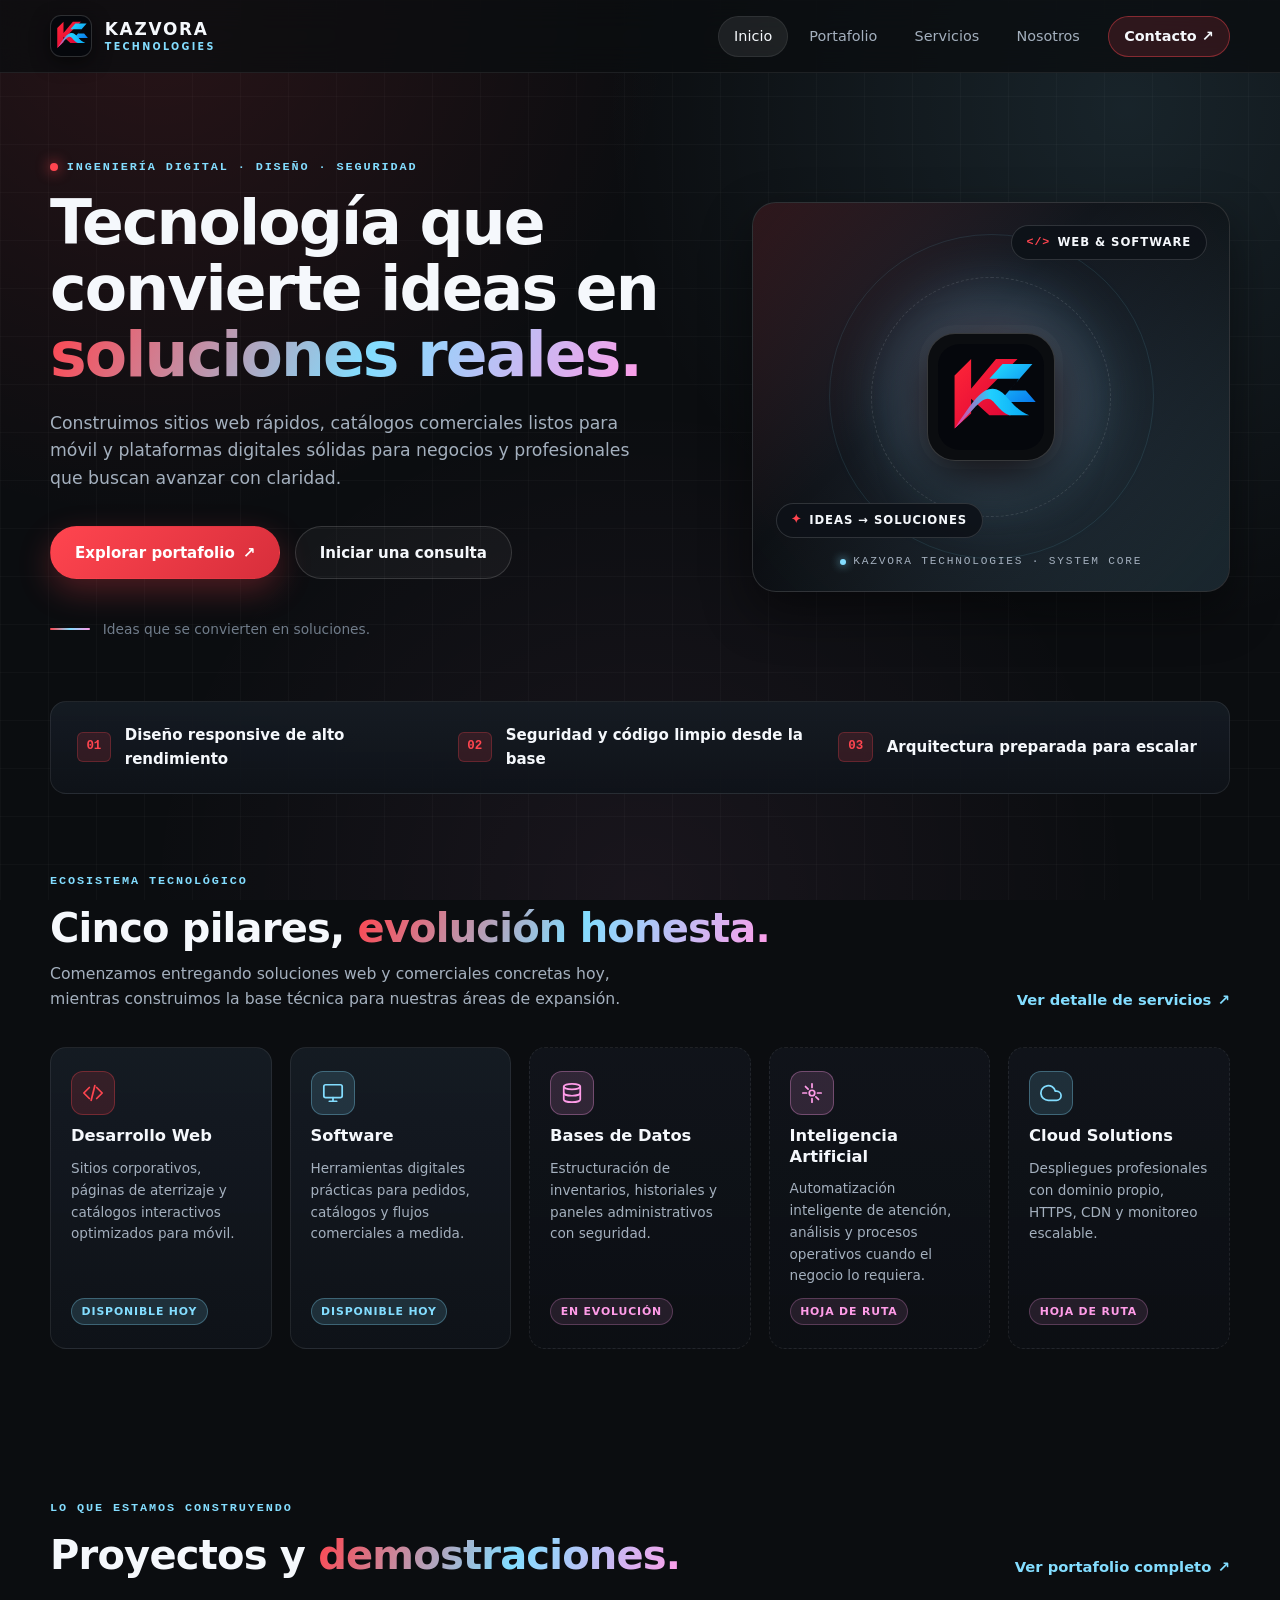
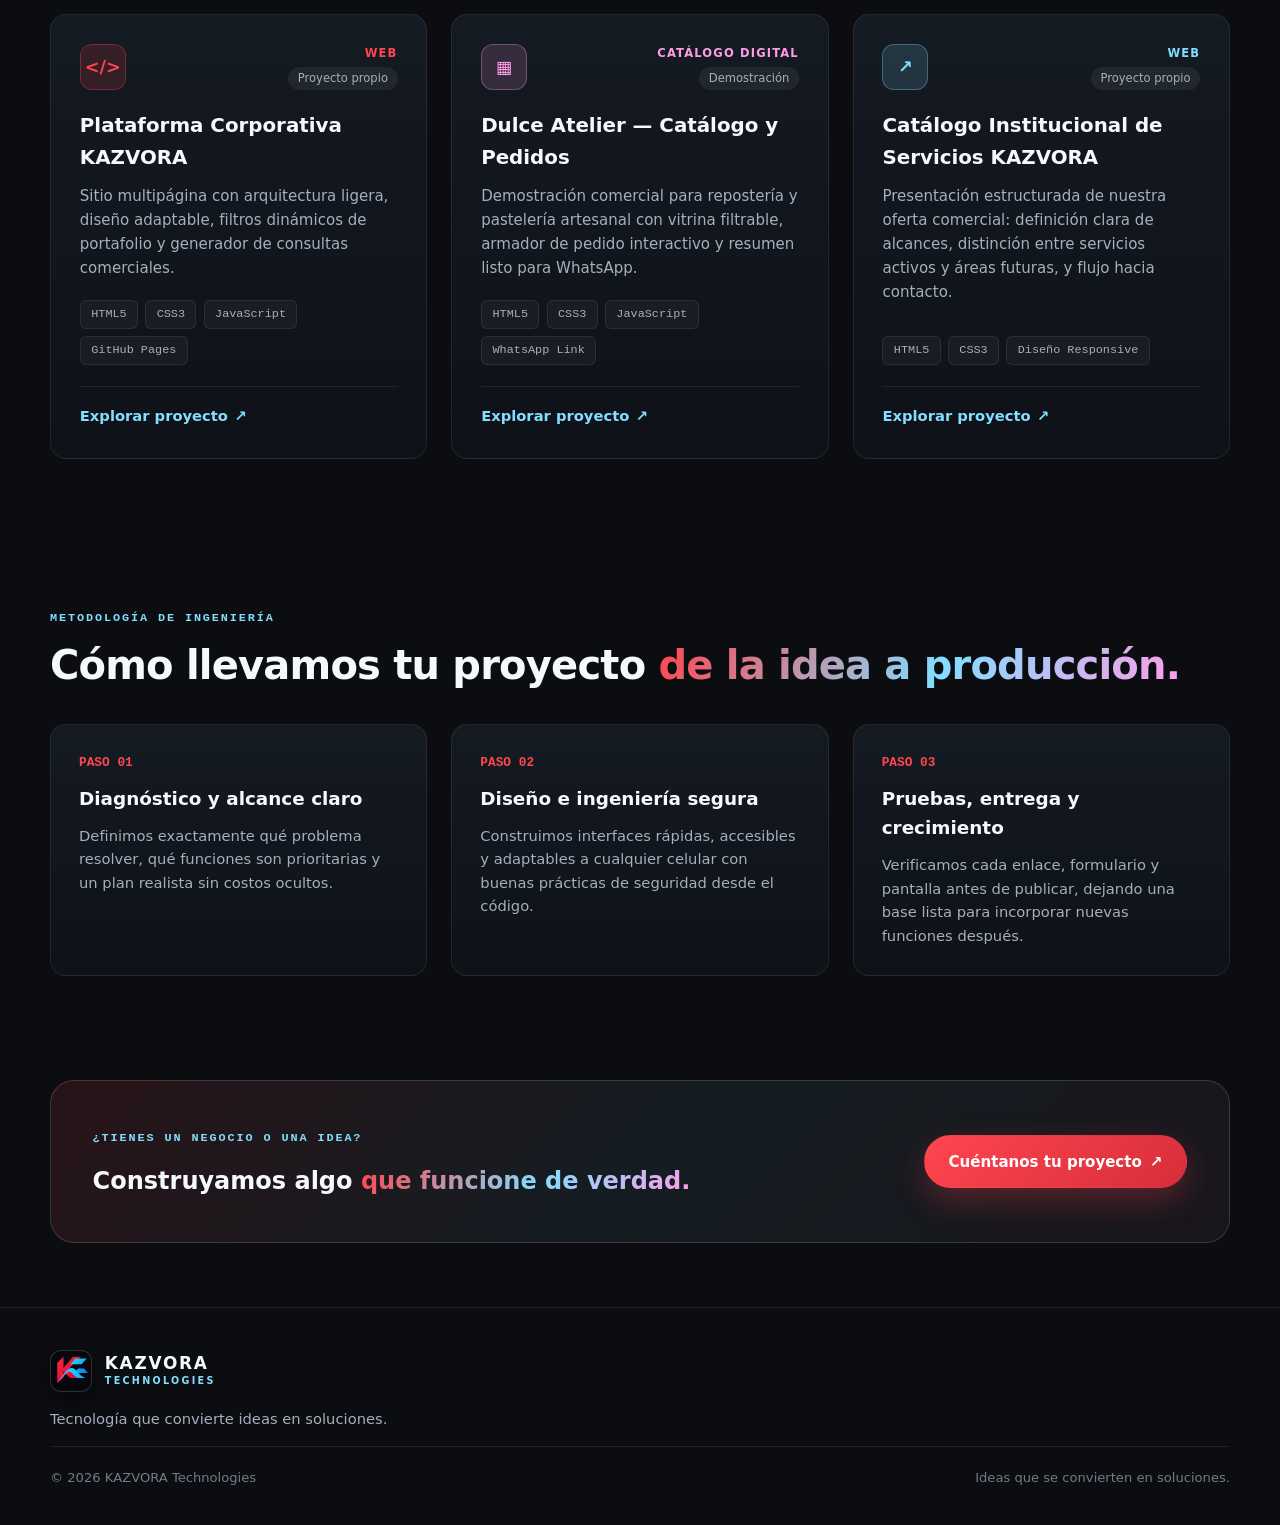
==== commit 0e7e39b0: "reestructuracion de interface" ====
--- a/index.html
+++ b/index.html
@@ -3,8 +3,15 @@
 <head>
   <meta charset="utf-8">
   <meta name="viewport" content="width=device-width, initial-scale=1">
+  <meta http-equiv="Content-Security-Policy" content="default-src 'self'; script-src 'self'; style-src 'self'; img-src 'self' data:; font-src 'self'; object-src 'none'; base-uri 'self'; form-action 'self'">
+  <meta name="referrer" content="strict-origin-when-cross-origin">
   <meta name="theme-color" content="#0b0d10">
-  <meta name="description" content="KAZVORA Technologies: desarrollo web y soluciones digitales para convertir ideas en soluciones.">
+  <meta name="description" content="KAZVORA Technologies: desarrollo web, catálogos digitales y soluciones tecnológicas diseñadas para convertir ideas en soluciones.">
+  <meta property="og:type" content="website">
+  <meta property="og:locale" content="es_MX">
+  <meta property="og:site_name" content="KAZVORA Technologies">
+  <meta property="og:title" content="KAZVORA Technologies | Tecnología que convierte ideas en soluciones">
+  <meta property="og:description" content="Desarrollo web, catálogos digitales y soluciones tecnológicas preparadas para crecer.">
   <title>KAZVORA Technologies | Tecnología que convierte ideas en soluciones</title>
   <link rel="icon" href="assets/icons/favicon.svg" type="image/svg+xml">
   <link rel="stylesheet" href="css/styles.css">
@@ -13,6 +20,7 @@
 </head>
 <body>
   <a class="skip-link" href="#contenido">Saltar al contenido</a>
+
   <header class="site-header">
     <a class="brand" href="index.html" aria-label="KAZVORA Technologies, inicio">
       <span class="brand-mark" aria-hidden="true">K<span>Z</span></span>
@@ -22,7 +30,7 @@
       <span></span><span></span><span></span>
     </button>
     <nav id="main-nav" class="main-nav" aria-label="Navegación principal">
-      <a class="active" href="index.html">Inicio</a>
+      <a class="active" aria-current="page" href="index.html">Inicio</a>
       <a href="portafolio.html">Portafolio</a>
       <a href="servicios.html">Servicios</a>
       <a href="nosotros.html">Nosotros</a>
@@ -33,63 +41,150 @@
   <main id="contenido">
     <section class="hero section-wrap">
       <div class="hero-copy">
-        <p class="eyebrow"><span class="status-dot"></span> TECNOLOGÍA · CREATIVIDAD · INNOVACIÓN</p>
-        <h1>Convertimos ideas en <span class="gradient-text">soluciones digitales.</span></h1>
-        <p class="hero-lead">Diseñamos experiencias web y herramientas digitales útiles para personas, profesionales y negocios que quieren avanzar.</p>
+        <p class="eyebrow"><span class="status-dot" aria-hidden="true"></span> INGENIERÍA DIGITAL · DISEÑO · SEGURIDAD</p>
+        <h1>Tecnología que convierte ideas en <span class="gradient-text">soluciones reales.</span></h1>
+        <p class="hero-lead">Construimos sitios web rápidos, catálogos comerciales listos para móvil y plataformas digitales sólidas para negocios y profesionales que buscan avanzar con claridad.</p>
         <div class="hero-actions">
-          <a class="button button-primary" href="portafolio.html">Explorar proyectos <span aria-hidden="true">↗</span></a>
-          <a class="button button-secondary" href="contacto.html">Hablemos de tu idea</a>
+          <a class="button button-primary" href="portafolio.html">Explorar portafolio <span aria-hidden="true">↗</span></a>
+          <a class="button button-secondary" href="contacto.html">Iniciar una consulta</a>
         </div>
-        <div class="hero-note"><span class="note-line"></span><span>Ideas claras. Soluciones prácticas. Crecimiento constante.</span></div>
+        <div class="hero-note">
+          <span class="note-line" aria-hidden="true"></span>
+          <span>Ideas que se convierten en soluciones.</span>
+        </div>
       </div>
-      <div class="hero-art" aria-label="Ilustración abstracta de la identidad tecnológica de KAZVORA">
-        <div class="orbit orbit-one"></div><div class="orbit orbit-two"></div>
+
+      <div class="hero-art" aria-label="Identidad tecnológica geométrica de KAZVORA Technologies">
+        <div class="orbit orbit-one"></div>
+        <div class="orbit orbit-two"></div>
         <div class="art-glow"></div>
-        <div class="monogram"><span>K</span><i></i><span>Z</span></div>
-        <div class="art-caption"><span class="caption-dot"></span> BUILT FOR WHAT'S NEXT</div>
-        <div class="floating-chip chip-top"><span class="chip-symbol">&lt;/&gt;</span> WEB</div>
-        <div class="floating-chip chip-bottom"><span class="chip-symbol">✳</span> IDEAS → IMPACTO</div>
+        <div class="monogram" aria-hidden="true"><span>K</span><i></i><span>Z</span></div>
+        <div class="art-caption"><span class="caption-dot" aria-hidden="true"></span> KAZVORA TECHNOLOGIES · SYSTEM CORE</div>
+        <div class="floating-chip chip-top"><span class="chip-symbol" aria-hidden="true">&lt;/&gt;</span> WEB &amp; SOFTWARE</div>
+        <div class="floating-chip chip-bottom"><span class="chip-symbol" aria-hidden="true">✦</span> IDEAS → SOLUCIONES</div>
       </div>
     </section>
 
-    <section class="trust-strip" aria-label="Principios de trabajo">
-      <div><span class="strip-number">01</span><span>Diseño adaptable</span></div>
-      <div><span class="strip-number">02</span><span>Soluciones útiles</span></div>
-      <div><span class="strip-number">03</span><span>Evolución continua</span></div>
+    <section class="trust-strip" aria-label="Pilares de ingeniería">
+      <div><span class="strip-number">01</span><span>Diseño responsive de alto rendimiento</span></div>
+      <div><span class="strip-number">02</span><span>Seguridad y código limpio desde la base</span></div>
+      <div><span class="strip-number">03</span><span>Arquitectura preparada para escalar</span></div>
     </section>
 
-    <section class="section-wrap section-block">
+    <section class="section-wrap section-block" aria-labelledby="verticales-heading">
       <div class="section-heading">
-        <div><p class="eyebrow">LO QUE ESTAMOS CONSTRUYENDO</p><h2>Proyectos con <span class="gradient-text">propósito.</span></h2></div>
+        <div>
+          <p class="eyebrow">ECOSISTEMA TECNOLÓGICO</p>
+          <h2 id="verticales-heading">Cinco pilares, <span class="gradient-text">evolución honesta.</span></h2>
+          <p class="section-subtitle">Comenzamos entregando soluciones web y comerciales concretas hoy, mientras construimos la base técnica para nuestras áreas de expansión.</p>
+        </div>
+        <a class="text-link" href="servicios.html">Ver detalle de servicios <span aria-hidden="true">↗</span></a>
+      </div>
+
+      <div class="pillars-grid">
+        <article class="pillar-card">
+          <div class="pillar-icon red-symbol" aria-hidden="true">
+            <svg viewBox="0 0 24 24"><polyline points="8 6 2 12 8 18"></polyline><polyline points="16 6 22 12 16 18"></polyline><line x1="14" y1="4" x2="10" y2="20"></line></svg>
+          </div>
+          <h3>Desarrollo Web</h3>
+          <p>Sitios corporativos, páginas de aterrizaje y catálogos interactivos optimizados para móvil.</p>
+          <span class="pillar-tag pillar-tag-active">Disponible hoy</span>
+        </article>
+
+        <article class="pillar-card">
+          <div class="pillar-icon blue-symbol" aria-hidden="true">
+            <svg viewBox="0 0 24 24"><rect x="2" y="3" width="20" height="14" rx="2"></rect><line x1="8" y1="21" x2="16" y2="21"></line><line x1="12" y1="17" x2="12" y2="21"></line></svg>
+          </div>
+          <h3>Software</h3>
+          <p>Herramientas digitales prácticas para pedidos, catálogos y flujos comerciales a medida.</p>
+          <span class="pillar-tag pillar-tag-active">Disponible hoy</span>
+        </article>
+
+        <article class="pillar-card pillar-card-future">
+          <div class="pillar-icon pink-symbol" aria-hidden="true">
+            <svg viewBox="0 0 24 24"><ellipse cx="12" cy="5" rx="9" ry="3"></ellipse><path d="M21 12c0 1.66-4 3-9 3s-9-1.34-9-3"></path><path d="M3 5v14c0 1.66 4 3 9 3s9-1.34 9-3V5"></path></svg>
+          </div>
+          <h3>Bases de Datos</h3>
+          <p>Estructuración de inventarios, historiales y paneles administrativos con seguridad.</p>
+          <span class="pillar-tag pillar-tag-roadmap">En evolución</span>
+        </article>
+
+        <article class="pillar-card pillar-card-future">
+          <div class="pillar-icon pink-symbol" aria-hidden="true">
+            <svg viewBox="0 0 24 24"><circle cx="12" cy="12" r="3"></circle><path d="M12 2v4"></path><path d="M12 18v4"></path><path d="M4.93 4.93l2.83 2.83"></path><path d="M16.24 16.24l2.83 2.83"></path><path d="M2 12h4"></path><path d="M18 12h4"></path></svg>
+          </div>
+          <h3>Inteligencia Artificial</h3>
+          <p>Automatización inteligente de atención, análisis y procesos operativos cuando el negocio lo requiera.</p>
+          <span class="pillar-tag pillar-tag-roadmap">Hoja de ruta</span>
+        </article>
+
+        <article class="pillar-card pillar-card-future">
+          <div class="pillar-icon blue-symbol" aria-hidden="true">
+            <svg viewBox="0 0 24 24"><path d="M18 10h-1.26A8 8 0 1 0 9 20h9a5 5 0 0 0 0-10z"></path></svg>
+          </div>
+          <h3>Cloud Solutions</h3>
+          <p>Despliegues profesionales con dominio propio, HTTPS, CDN y monitoreo escalable.</p>
+          <span class="pillar-tag pillar-tag-roadmap">Hoja de ruta</span>
+        </article>
+      </div>
+    </section>
+
+    <section class="section-wrap section-block" aria-labelledby="proyectos-heading">
+      <div class="section-heading">
+        <div>
+          <p class="eyebrow">LO QUE ESTAMOS CONSTRUYENDO</p>
+          <h2 id="proyectos-heading">Proyectos y <span class="gradient-text">demostraciones.</span></h2>
+        </div>
         <a class="text-link" href="portafolio.html">Ver portafolio completo <span aria-hidden="true">↗</span></a>
       </div>
       <div id="featured-projects" class="project-grid" aria-live="polite"></div>
     </section>
 
-    <section class="section-wrap services-band">
-      <div class="services-band-copy">
-        <p class="eyebrow">DE LA IDEA A LA IMPLEMENTACIÓN</p>
-        <h2>Tecnología que trabaja para ti.</h2>
-        <p>Empezamos con soluciones digitales concretas y crecemos junto con las necesidades de cada proyecto.</p>
-        <a class="button button-primary" href="servicios.html">Conocer servicios <span aria-hidden="true">↗</span></a>
+    <section class="section-wrap section-block" aria-labelledby="metodo-heading">
+      <div class="section-heading">
+        <div>
+          <p class="eyebrow">METODOLOGÍA DE INGENIERÍA</p>
+          <h2 id="metodo-heading">Cómo llevamos tu proyecto <span class="gradient-text">de la idea a producción.</span></h2>
+        </div>
       </div>
-      <div class="capability-list">
-        <div><span class="cap-icon cap-red">01</span><div><strong>Desarrollo web</strong><small>Experiencias adaptables y accesibles</small></div><span class="cap-arrow">↗</span></div>
-        <div><span class="cap-icon cap-blue">02</span><div><strong>Soluciones digitales</strong><small>Herramientas prácticas para negocios</small></div><span class="cap-arrow">↗</span></div>
-        <div><span class="cap-icon cap-pink">03</span><div><strong>Software y datos</strong><small>Área de crecimiento progresivo</small></div><span class="cap-arrow">↗</span></div>
+      <div class="process-grid">
+        <article class="process-step">
+          <span class="process-step-num">PASO 01</span>
+          <h3>Diagnóstico y alcance claro</h3>
+          <p>Definimos exactamente qué problema resolver, qué funciones son prioritarias y un plan realista sin costos ocultos.</p>
+        </article>
+        <article class="process-step">
+          <span class="process-step-num">PASO 02</span>
+          <h3>Diseño e ingeniería segura</h3>
+          <p>Construimos interfaces rápidas, accesibles y adaptables a cualquier celular con buenas prácticas de seguridad desde el código.</p>
+        </article>
+        <article class="process-step">
+          <span class="process-step-num">PASO 03</span>
+          <h3>Pruebas, entrega y crecimiento</h3>
+          <p>Verificamos cada enlace, formulario y pantalla antes de publicar, dejando una base lista para incorporar nuevas funciones después.</p>
+        </article>
       </div>
     </section>
 
     <section class="section-wrap closing-cta">
-      <div><p class="eyebrow">¿TIENES UNA IDEA?</p><h2>Hagamos que <span class="gradient-text">avance.</span></h2></div>
+      <div>
+        <p class="eyebrow">¿TIENES UN NEGOCIO O UNA IDEA?</p>
+        <h2>Construyamos algo <span class="gradient-text">que funcione de verdad.</span></h2>
+      </div>
       <a class="button button-primary" href="contacto.html">Cuéntanos tu proyecto <span aria-hidden="true">↗</span></a>
     </section>
   </main>
 
   <footer class="site-footer">
-    <a class="brand footer-brand" href="index.html"><span class="brand-mark" aria-hidden="true">K<span>Z</span></span><span class="brand-copy"><strong>KAZVORA</strong><small>TECHNOLOGIES</small></span></a>
+    <a class="brand footer-brand" href="index.html">
+      <span class="brand-mark" aria-hidden="true">K<span>Z</span></span>
+      <span class="brand-copy"><strong>KAZVORA</strong><small>TECHNOLOGIES</small></span>
+    </a>
     <p>Tecnología que convierte ideas en soluciones.</p>
-    <div class="footer-bottom"><span>© <span id="year"></span> KAZVORA Technologies</span><span>Construido con intención. Diseñado para crecer.</span></div>
+    <div class="footer-bottom">
+      <span>© <span id="year"></span> KAZVORA Technologies</span>
+      <span>Ideas que se convierten en soluciones.</span>
+    </div>
   </footer>
 </body>
 </html>
--- a/css/styles.css
+++ b/css/styles.css
@@ -1,22 +1,22 @@
 /* ==========================================================================
-   KAZVORA Technologies — Sistema de Estilos Corporativo (css/styles.css)
-   Paleta Oficial:
-   - Fondo principal: #0b0d10
-   - Rojo principal:  #ff454f
-   - Rojo oscuro:     #d72e3b
-   - Azul cielo:      #83ddff
-   - Rosa:            #ff9ce8
+   KAZVORA Technologies — Sistema de Diseño Corporativo v2.1 (css/styles.css)
+   Identidad oficial:
+   - Base:       #0b0d10
+   - Rojo:       #ff454f / #d72e3b
+   - Azul cielo: #83ddff
+   - Rosa:       #ff9ce8
    ========================================================================== */
 
 :root {
   --bg-base: #0b0d10;
-  --bg-surface: #12161c;
-  --bg-surface-elevated: #171c24;
-  --bg-glass: rgba(18, 22, 28, 0.82);
-
-  --text-primary: #f4f7fb;
-  --text-secondary: #a2adb9;
-  --text-muted: #6e7885;
+  --bg-surface: #11151b;
+  --bg-surface-elevated: #161c24;
+  --bg-card: linear-gradient(180deg, rgba(22, 28, 36, 0.92), rgba(15, 19, 25, 0.96));
+  --bg-glass: rgba(11, 13, 16, 0.78);
+
+  --text-primary: #f5f8fc;
+  --text-secondary: #a4b0be;
+  --text-muted: #707c8a;
 
   --accent-red: #ff454f;
   --accent-red-dark: #d72e3b;
@@ -24,15 +24,17 @@
   --accent-pink: #ff9ce8;
 
   --border-subtle: rgba(255, 255, 255, 0.08);
-  --border-highlight: rgba(131, 221, 255, 0.28);
+  --border-strong: rgba(255, 255, 255, 0.14);
+  --border-accent: rgba(131, 221, 255, 0.34);
 
   --radius-sm: 10px;
   --radius-md: 16px;
   --radius-lg: 24px;
   --radius-pill: 999px;
 
-  --shadow-soft: 0 18px 45px rgba(0, 0, 0, 0.45);
-  --max-width: 1160px;
+  --shadow-card: 0 20px 50px rgba(0, 0, 0, 0.45);
+  --shadow-glow-red: 0 12px 32px rgba(255, 69, 79, 0.28);
+  --max-width: 1180px;
   --transition-base: 0.25s cubic-bezier(0.16, 1, 0.3, 1);
 }
 
@@ -49,19 +51,25 @@
   scroll-behavior: smooth;
   background-color: var(--bg-base);
   color: var(--text-primary);
-  font-family: system-ui, -apple-system, "Segoe UI", Roboto, Ubuntu, Cantarell, sans-serif;
+  font-family: system-ui, -apple-system, "Segoe UI", Roboto, Ubuntu, Cantarell, "Helvetica Neue", sans-serif;
   line-height: 1.6;
   -webkit-font-smoothing: antialiased;
+  text-rendering: optimizeLegibility;
 }
 
 body {
   min-height: 100vh;
   display: flex;
   flex-direction: column;
-  background:
-    radial-gradient(circle at 12% 8%, rgba(255, 69, 79, 0.09), transparent 34%),
-    radial-gradient(circle at 88% 18%, rgba(131, 221, 255, 0.08), transparent 36%),
-    var(--bg-base);
+  background-color: var(--bg-base);
+  background-image:
+    radial-gradient(circle at 12% 0%, rgba(255, 69, 79, 0.12), transparent 36%),
+    radial-gradient(circle at 88% 12%, rgba(131, 221, 255, 0.11), transparent 38%),
+    radial-gradient(circle at 50% 100%, rgba(255, 156, 232, 0.06), transparent 45%),
+    linear-gradient(rgba(255, 255, 255, 0.022) 1px, transparent 1px),
+    linear-gradient(90deg, rgba(255, 255, 255, 0.022) 1px, transparent 1px);
+  background-size: 100% 100%, 100% 100%, 100% 100%, 48px 48px, 48px 48px;
+  background-attachment: fixed;
   color: var(--text-primary);
   overflow-x: hidden;
 }
@@ -73,7 +81,7 @@
 a {
   color: inherit;
   text-decoration: none;
-  transition: color var(--transition-base), opacity var(--transition-base);
+  transition: color var(--transition-base), opacity var(--transition-base), border-color var(--transition-base);
 }
 
 ul {
@@ -88,9 +96,9 @@
   z-index: 1000;
   background: var(--accent-red);
   color: #ffffff;
-  padding: 0.65rem 1.1rem;
+  padding: 0.65rem 1.15rem;
   border-radius: var(--radius-sm);
-  font-weight: 600;
+  font-weight: 700;
 }
 
 .skip-link:focus {
@@ -102,7 +110,7 @@
   outline-offset: 3px;
 }
 
-/* 2. Contenedores y Utilidades Tipográficas */
+/* 2. Contenedores y Tipografía */
 .section-wrap {
   width: min(100% - 2.5rem, var(--max-width));
   margin-inline: auto;
@@ -116,12 +124,13 @@
   display: inline-flex;
   align-items: center;
   gap: 0.55rem;
-  font-size: 0.78rem;
+  font-size: 0.74rem;
   font-weight: 700;
-  letter-spacing: 0.14em;
+  letter-spacing: 0.16em;
   text-transform: uppercase;
   color: var(--accent-blue);
   margin-bottom: 0.9rem;
+  font-family: ui-monospace, SFMono-Regular, Menlo, Consolas, monospace;
 }
 
 .status-dot {
@@ -129,12 +138,13 @@
   height: 8px;
   border-radius: 50%;
   background: var(--accent-red);
-  box-shadow: 0 0 12px var(--accent-red);
+  box-shadow: 0 0 14px var(--accent-red);
   display: inline-block;
+  flex-shrink: 0;
 }
 
 .gradient-text {
-  background: linear-gradient(120deg, var(--accent-red) 0%, var(--accent-blue) 55%, var(--accent-pink) 100%);
+  background: linear-gradient(115deg, var(--accent-red) 0%, var(--accent-blue) 54%, var(--accent-pink) 100%);
   -webkit-background-clip: text;
   background-clip: text;
   color: transparent;
@@ -144,7 +154,7 @@
 .blue-text { color: var(--accent-blue); }
 .pink-text { color: var(--accent-pink); }
 
-/* 3. Encabezado y Navegación (.site-header) */
+/* 3. Encabezado, Marca (favicon.svg) y Navegación */
 .site-header {
   position: sticky;
   top: 0;
@@ -152,36 +162,47 @@
   display: flex;
   align-items: center;
   justify-content: space-between;
-  padding: 1rem max(1.25rem, calc((100% - var(--max-width)) / 2));
+  padding: 0.95rem max(1.25rem, calc((100% - var(--max-width)) / 2));
   background: var(--bg-glass);
-  backdrop-filter: blur(14px);
-  -webkit-backdrop-filter: blur(14px);
+  backdrop-filter: blur(16px);
+  -webkit-backdrop-filter: blur(16px);
   border-bottom: 1px solid var(--border-subtle);
 }
 
 .brand {
   display: inline-flex;
   align-items: center;
-  gap: 0.75rem;
+  gap: 0.8rem;
 }
 
 .brand-mark {
-  width: 40px;
-  height: 40px;
+  width: 42px;
+  height: 42px;
   border-radius: 11px;
-  background: linear-gradient(145deg, rgba(255, 69, 79, 0.18), rgba(131, 221, 255, 0.14));
+  background-color: #0b0d10;
+  background-image: url("../assets/icons/favicon.svg");
+  background-position: center;
+  background-repeat: no-repeat;
+  background-size: contain;
   border: 1px solid rgba(255, 255, 255, 0.14);
   display: inline-flex;
   align-items: center;
   justify-content: center;
-  font-weight: 900;
-  font-size: 1.08rem;
-  letter-spacing: -0.04em;
-  color: var(--accent-red);
+  color: transparent;
+  font-size: 0;
+  flex-shrink: 0;
+  box-shadow: 0 6px 18px rgba(0, 0, 0, 0.5);
+  transition: transform var(--transition-base), border-color var(--transition-base);
+}
+
+.brand:hover .brand-mark {
+  transform: scale(1.04);
+  border-color: rgba(131, 221, 255, 0.45);
 }
 
 .brand-mark span {
-  color: var(--accent-blue);
+  color: transparent;
+  font-size: 0;
 }
 
 .brand-copy {
@@ -191,49 +212,59 @@
 }
 
 .brand-copy strong {
-  font-size: 1.05rem;
-  letter-spacing: 0.08em;
+  font-size: 1.06rem;
+  font-weight: 800;
+  letter-spacing: 0.1em;
 }
 
 .brand-copy small {
-  font-size: 0.62rem;
-  letter-spacing: 0.22em;
+  font-size: 0.6rem;
+  font-weight: 700;
+  letter-spacing: 0.24em;
   color: var(--accent-blue);
-  margin-top: 2px;
+  margin-top: 3px;
 }
 
 .main-nav {
   display: flex;
   align-items: center;
-  gap: 0.35rem;
+  gap: 0.3rem;
 }
 
 .main-nav a {
-  padding: 0.5rem 0.9rem;
+  padding: 0.5rem 0.95rem;
   border-radius: var(--radius-pill);
-  font-size: 0.92rem;
+  font-size: 0.9rem;
   font-weight: 500;
   color: var(--text-secondary);
-}
-
-.main-nav a:hover,
+  border: 1px solid transparent;
+}
+
+.main-nav a:hover {
+  color: var(--text-primary);
+  background: rgba(255, 255, 255, 0.05);
+}
+
 .main-nav a.active {
   color: var(--text-primary);
-  background: rgba(255, 255, 255, 0.06);
+  background: rgba(255, 255, 255, 0.08);
+  border-color: var(--border-subtle);
 }
 
 .main-nav a.nav-contact {
-  margin-left: 0.4rem;
+  margin-left: 0.45rem;
   background: rgba(255, 69, 79, 0.14);
-  border: 1px solid rgba(255, 69, 79, 0.35);
+  border: 1px solid rgba(255, 69, 79, 0.42);
   color: var(--text-primary);
+  font-weight: 600;
 }
 
 .main-nav a.nav-contact:hover,
 .main-nav a.nav-contact.active {
-  background: var(--accent-red);
+  background: linear-gradient(135deg, var(--accent-red), var(--accent-red-dark));
   border-color: var(--accent-red);
   color: #ffffff;
+  box-shadow: 0 6px 20px rgba(255, 69, 79, 0.3);
 }
 
 .menu-toggle {
@@ -259,19 +290,31 @@
   transition: transform var(--transition-base), opacity var(--transition-base);
 }
 
+.menu-toggle[aria-expanded="true"] span:nth-child(1) {
+  transform: translateY(7px) rotate(45deg);
+}
+
+.menu-toggle[aria-expanded="true"] span:nth-child(2) {
+  opacity: 0;
+}
+
+.menu-toggle[aria-expanded="true"] span:nth-child(3) {
+  transform: translateY(-7px) rotate(-45deg);
+}
+
 /* 4. Botones y Enlaces */
 .button {
   display: inline-flex;
   align-items: center;
   justify-content: center;
   gap: 0.5rem;
-  padding: 0.8rem 1.4rem;
+  padding: 0.85rem 1.5rem;
   border-radius: var(--radius-pill);
   font-weight: 600;
-  font-size: 0.95rem;
+  font-size: 0.94rem;
   border: 1px solid transparent;
   cursor: pointer;
-  transition: transform var(--transition-base), background var(--transition-base), border-color var(--transition-base);
+  transition: transform var(--transition-base), background var(--transition-base), border-color var(--transition-base), box-shadow var(--transition-base);
 }
 
 .button:hover {
@@ -281,22 +324,23 @@
 .button-primary {
   background: linear-gradient(135deg, var(--accent-red), var(--accent-red-dark));
   color: #ffffff;
-  box-shadow: 0 10px 26px rgba(255, 69, 79, 0.28);
+  box-shadow: var(--shadow-glow-red);
 }
 
 .button-primary:hover {
-  background: linear-gradient(135deg, #ff5861, var(--accent-red));
+  background: linear-gradient(135deg, #ff5b64, var(--accent-red));
+  box-shadow: 0 14px 36px rgba(255, 69, 79, 0.38);
 }
 
 .button-secondary {
   background: rgba(255, 255, 255, 0.04);
-  border-color: var(--border-subtle);
+  border-color: var(--border-strong);
   color: var(--text-primary);
 }
 
 .button-secondary:hover {
   border-color: var(--accent-blue);
-  background: rgba(131, 221, 255, 0.08);
+  background: rgba(131, 221, 255, 0.09);
 }
 
 .text-link {
@@ -312,72 +356,90 @@
   color: var(--accent-pink);
 }
 
-/* 5. Portada: Hero Principal y Arte Geométrico */
+/* 5. Hero Principal */
 .hero {
   display: grid;
   grid-template-columns: 1.15fr 0.85fr;
   align-items: center;
-  gap: 3rem;
-  padding-block: 4.5rem 3.5rem;
+  gap: 3.5rem;
+  padding-block: 5rem 3.8rem;
 }
 
 .hero-copy h1,
 .page-hero h1 {
-  font-size: clamp(2.2rem, 4.6vw, 3.6rem);
-  line-height: 1.1;
-  letter-spacing: -0.025em;
-  margin-bottom: 1.2rem;
+  font-size: clamp(2.35rem, 5vw, 3.85rem);
+  font-weight: 800;
+  line-height: 1.07;
+  letter-spacing: -0.03em;
+  margin-bottom: 1.3rem;
 }
 
 .hero-lead,
 .page-hero p {
   font-size: 1.08rem;
   color: var(--text-secondary);
-  max-width: 58ch;
+  max-width: 56ch;
 }
 
 .hero-actions {
   display: flex;
   flex-wrap: wrap;
   gap: 0.9rem;
-  margin-top: 2rem;
+  margin-top: 2.1rem;
 }
 
 .hero-note {
   display: flex;
   align-items: center;
-  gap: 0.75rem;
-  margin-top: 2.2rem;
-  font-size: 0.88rem;
+  gap: 0.8rem;
+  margin-top: 2.4rem;
+  font-size: 0.86rem;
   color: var(--text-muted);
 }
 
 .note-line {
-  width: 36px;
+  width: 40px;
   height: 2px;
-  background: linear-gradient(90deg, var(--accent-red), var(--accent-blue));
+  border-radius: 2px;
+  background: linear-gradient(90deg, var(--accent-red), var(--accent-blue), var(--accent-pink));
 }
 
 .hero-art {
   position: relative;
-  min-height: 360px;
+  min-height: 390px;
   border-radius: var(--radius-lg);
-  background: radial-gradient(circle at center, rgba(23, 28, 36, 0.9), rgba(11, 13, 16, 0.95));
-  border: 1px solid var(--border-subtle);
+  background:
+    radial-gradient(circle at 50% 45%, rgba(28, 36, 48, 0.92), rgba(11, 13, 16, 0.98)),
+    var(--bg-surface);
+  border: 1px solid var(--border-strong);
   display: flex;
   align-items: center;
   justify-content: center;
   overflow: hidden;
-  box-shadow: var(--shadow-soft);
+  box-shadow: var(--shadow-card);
+}
+
+.hero-art::before {
+  content: "";
+  position: absolute;
+  inset: 0;
+  background: linear-gradient(135deg, rgba(255, 69, 79, 0.14), transparent 40%, rgba(131, 221, 255, 0.12) 100%);
+  pointer-events: none;
 }
 
 .art-glow {
   position: absolute;
-  width: 220px;
-  height: 220px;
+  width: 240px;
+  height: 240px;
   border-radius: 50%;
-  background: radial-gradient(circle, rgba(255, 69, 79, 0.26), rgba(131, 221, 255, 0.2), transparent 70%);
-  filter: blur(22px);
+  background: radial-gradient(circle, rgba(255, 69, 79, 0.3), rgba(131, 221, 255, 0.22) 55%, transparent 72%);
+  filter: blur(26px);
+  animation: kazvoraPulse 7s ease-in-out infinite;
+}
+
+@keyframes kazvoraPulse {
+  0%, 100% { transform: scale(1); opacity: 0.85; }
+  50% { transform: scale(1.1); opacity: 1; }
 }
 
 .orbit {
@@ -392,51 +454,50 @@
 }
 
 .orbit-two {
-  width: 310px;
-  height: 310px;
+  width: 325px;
+  height: 325px;
   border-style: solid;
-  border-color: rgba(131, 221, 255, 0.08);
+  border-color: rgba(131, 221, 255, 0.1);
 }
 
 .monogram {
   position: relative;
   z-index: 2;
+  width: 128px;
+  height: 128px;
+  border-radius: 28px;
+  background-color: #0b0d10;
+  background-image: url("../assets/icons/favicon.svg");
+  background-position: center;
+  background-repeat: no-repeat;
+  background-size: 84%;
+  border: 1px solid rgba(255, 255, 255, 0.18);
+  box-shadow:
+    0 20px 45px rgba(0, 0, 0, 0.7),
+    0 0 0 8px rgba(255, 255, 255, 0.025);
   display: inline-flex;
   align-items: center;
-  gap: 0.35rem;
-  font-size: 4rem;
-  font-weight: 900;
-  letter-spacing: -0.05em;
-}
-
-.monogram span:first-child {
-  color: var(--accent-red);
-}
-
-.monogram span:last-child {
-  background: linear-gradient(135deg, var(--accent-blue), var(--accent-pink));
-  -webkit-background-clip: text;
-  background-clip: text;
+  justify-content: center;
   color: transparent;
-}
-
+  font-size: 0;
+}
+
+.monogram span,
 .monogram i {
-  width: 4px;
-  height: 48px;
-  border-radius: 4px;
-  background: linear-gradient(180deg, var(--accent-red), var(--accent-blue), var(--accent-pink));
-  transform: rotate(18deg);
+  display: none;
 }
 
 .art-caption {
   position: absolute;
-  bottom: 1.1rem;
+  bottom: 1.25rem;
+  z-index: 3;
   display: inline-flex;
   align-items: center;
   gap: 0.45rem;
-  font-size: 0.72rem;
+  font-size: 0.7rem;
+  font-family: ui-monospace, SFMono-Regular, Menlo, Consolas, monospace;
   letter-spacing: 0.16em;
-  color: var(--text-muted);
+  color: var(--text-secondary);
 }
 
 .caption-dot {
@@ -444,6 +505,7 @@
   height: 6px;
   border-radius: 50%;
   background: var(--accent-blue);
+  box-shadow: 0 0 10px var(--accent-blue);
 }
 
 .floating-chip {
@@ -452,13 +514,14 @@
   display: inline-flex;
   align-items: center;
   gap: 0.45rem;
-  padding: 0.45rem 0.85rem;
+  padding: 0.45rem 0.9rem;
   border-radius: var(--radius-pill);
-  background: rgba(18, 22, 28, 0.9);
-  border: 1px solid var(--border-subtle);
-  font-size: 0.76rem;
+  background: rgba(14, 18, 24, 0.92);
+  border: 1px solid var(--border-strong);
+  font-size: 0.73rem;
   font-weight: 700;
-  letter-spacing: 0.06em;
+  letter-spacing: 0.08em;
+  backdrop-filter: blur(8px);
 }
 
 .chip-top {
@@ -467,15 +530,16 @@
 }
 
 .chip-bottom {
-  bottom: 3.1rem;
+  bottom: 3.3rem;
   left: 1.4rem;
 }
 
 .chip-symbol {
   color: var(--accent-red);
-}
-
-/* 6. Franja de Confianza (.trust-strip) */
+  font-family: ui-monospace, SFMono-Regular, Menlo, Consolas, monospace;
+}
+
+/* 6. Franja de Principios (.trust-strip) */
 .trust-strip {
   width: min(100% - 2.5rem, var(--max-width));
   margin-inline: auto;
@@ -483,7 +547,7 @@
   grid-template-columns: repeat(3, 1fr);
   gap: 1rem;
   padding: 1.35rem 1.6rem;
-  background: var(--bg-surface);
+  background: var(--bg-card);
   border: 1px solid var(--border-subtle);
   border-radius: var(--radius-md);
 }
@@ -491,23 +555,25 @@
 .trust-strip > div {
   display: flex;
   align-items: center;
-  gap: 0.8rem;
+  gap: 0.85rem;
   font-weight: 600;
-  font-size: 0.95rem;
+  font-size: 0.94rem;
 }
 
 .strip-number {
-  font-size: 0.8rem;
+  font-size: 0.78rem;
   font-weight: 800;
+  font-family: ui-monospace, SFMono-Regular, Menlo, Consolas, monospace;
   color: var(--accent-red);
   padding: 0.25rem 0.55rem;
   border-radius: 6px;
-  background: rgba(255, 69, 79, 0.12);
+  background: rgba(255, 69, 79, 0.14);
+  border: 1px solid rgba(255, 69, 79, 0.25);
 }
 
 /* 7. Encabezados de Sección y Páginas Internas */
 .page-hero {
-  padding-block: 4rem 2.5rem;
+  padding-block: 4.2rem 2.6rem;
 }
 
 .section-heading {
@@ -516,15 +582,140 @@
   justify-content: space-between;
   flex-wrap: wrap;
   gap: 1rem;
-  margin-bottom: 2.2rem;
+  margin-bottom: 2.25rem;
 }
 
 .section-heading h2 {
-  font-size: clamp(1.75rem, 3vw, 2.4rem);
+  font-size: clamp(1.75rem, 3.2vw, 2.5rem);
+  font-weight: 800;
+  letter-spacing: -0.02em;
   line-height: 1.15;
 }
 
-/* 8. Cuadrícula de Proyectos y Filtros (.project-grid, .filter-row) */
+.section-subtitle {
+  color: var(--text-secondary);
+  font-size: 0.98rem;
+  max-width: 60ch;
+  margin-top: 0.6rem;
+}
+
+/* 8. Ecosistema de 5 Verticales Tecnológicas (.pillars-grid) */
+.pillars-grid {
+  display: grid;
+  grid-template-columns: repeat(5, 1fr);
+  gap: 1.1rem;
+}
+
+.pillar-card {
+  position: relative;
+  background: var(--bg-card);
+  border: 1px solid var(--border-subtle);
+  border-radius: var(--radius-md);
+  padding: 1.45rem 1.25rem;
+  display: flex;
+  flex-direction: column;
+  gap: 0.7rem;
+  transition: transform var(--transition-base), border-color var(--transition-base), box-shadow var(--transition-base);
+}
+
+.pillar-card:hover {
+  transform: translateY(-4px);
+  border-color: var(--border-accent);
+  box-shadow: 0 16px 36px rgba(0, 0, 0, 0.4);
+}
+
+.pillar-card-future {
+  border-style: dashed;
+  background: linear-gradient(180deg, rgba(18, 22, 29, 0.78), rgba(12, 15, 20, 0.9));
+}
+
+.pillar-icon {
+  width: 44px;
+  height: 44px;
+  border-radius: 12px;
+  display: inline-flex;
+  align-items: center;
+  justify-content: center;
+}
+
+.pillar-icon svg {
+  width: 22px;
+  height: 22px;
+  stroke: currentColor;
+  fill: none;
+  stroke-width: 1.9;
+  stroke-linecap: round;
+  stroke-linejoin: round;
+}
+
+.pillar-card h3 {
+  font-size: 1.02rem;
+  font-weight: 700;
+  line-height: 1.25;
+}
+
+.pillar-card p {
+  font-size: 0.85rem;
+  color: var(--text-secondary);
+  flex: 1;
+}
+
+.pillar-tag {
+  align-self: flex-start;
+  font-size: 0.68rem;
+  font-weight: 700;
+  letter-spacing: 0.08em;
+  text-transform: uppercase;
+  padding: 0.22rem 0.6rem;
+  border-radius: var(--radius-pill);
+}
+
+.pillar-tag-active {
+  background: rgba(131, 221, 255, 0.14);
+  color: var(--accent-blue);
+  border: 1px solid rgba(131, 221, 255, 0.3);
+}
+
+.pillar-tag-roadmap {
+  background: rgba(255, 156, 232, 0.1);
+  color: var(--accent-pink);
+  border: 1px solid rgba(255, 156, 232, 0.24);
+}
+
+/* 9. Metodología de Trabajo (.process-grid) */
+.process-grid {
+  display: grid;
+  grid-template-columns: repeat(3, 1fr);
+  gap: 1.5rem;
+}
+
+.process-step {
+  background: var(--bg-card);
+  border: 1px solid var(--border-subtle);
+  border-radius: var(--radius-md);
+  padding: 1.75rem;
+  display: flex;
+  flex-direction: column;
+  gap: 0.65rem;
+}
+
+.process-step-num {
+  font-family: ui-monospace, SFMono-Regular, Menlo, Consolas, monospace;
+  font-size: 0.8rem;
+  font-weight: 800;
+  color: var(--accent-red);
+}
+
+.process-step h3 {
+  font-size: 1.15rem;
+}
+
+.process-step p {
+  font-size: 0.92rem;
+  color: var(--text-secondary);
+}
+
+/* 10. Cuadrícula de Proyectos y Filtros (.project-grid, .filter-row) */
 .filter-row {
   display: flex;
   flex-wrap: wrap;
@@ -533,7 +724,7 @@
 }
 
 .filter-btn {
-  padding: 0.55rem 1.1rem;
+  padding: 0.55rem 1.15rem;
   border-radius: var(--radius-pill);
   background: var(--bg-surface);
   border: 1px solid var(--border-subtle);
@@ -546,14 +737,14 @@
 
 .filter-btn:hover,
 .filter-btn.active {
-  background: rgba(131, 221, 255, 0.14);
+  background: rgba(131, 221, 255, 0.15);
   border-color: var(--accent-blue);
   color: var(--text-primary);
 }
 
 .project-grid {
   display: grid;
-  grid-template-columns: repeat(auto-fill, minmax(300px, 1fr));
+  grid-template-columns: repeat(auto-fill, minmax(310px, 1fr));
   gap: 1.5rem;
 }
 
@@ -561,19 +752,20 @@
 .service-card,
 .contact-card,
 .values-grid article {
-  background: var(--bg-surface);
+  background: var(--bg-card);
   border: 1px solid var(--border-subtle);
   border-radius: var(--radius-md);
-  padding: 1.75rem;
+  padding: 1.8rem;
   display: flex;
   flex-direction: column;
-  transition: transform var(--transition-base), border-color var(--transition-base);
+  transition: transform var(--transition-base), border-color var(--transition-base), box-shadow var(--transition-base);
 }
 
 .project-card:hover,
 .service-card:hover {
   transform: translateY(-4px);
-  border-color: rgba(131, 221, 255, 0.3);
+  border-color: var(--border-accent);
+  box-shadow: var(--shadow-card);
 }
 
 .project-card-top {
@@ -587,8 +779,8 @@
 .project-symbol,
 .service-symbol,
 .contact-card-icon {
-  width: 44px;
-  height: 44px;
+  width: 46px;
+  height: 46px;
   border-radius: 12px;
   display: inline-flex;
   align-items: center;
@@ -600,19 +792,19 @@
 .red-symbol {
   background: rgba(255, 69, 79, 0.14);
   color: var(--accent-red);
-  border: 1px solid rgba(255, 69, 79, 0.3);
+  border: 1px solid rgba(255, 69, 79, 0.32);
 }
 
 .blue-symbol {
   background: rgba(131, 221, 255, 0.14);
   color: var(--accent-blue);
-  border: 1px solid rgba(131, 221, 255, 0.3);
+  border: 1px solid rgba(131, 221, 255, 0.32);
 }
 
 .pink-symbol {
   background: rgba(255, 156, 232, 0.14);
   color: var(--accent-pink);
-  border: 1px solid rgba(255, 156, 232, 0.3);
+  border: 1px solid rgba(255, 156, 232, 0.32);
 }
 
 .project-badges {
@@ -632,13 +824,13 @@
 .project-badge {
   font-size: 0.72rem;
   color: var(--text-secondary);
-  background: rgba(255, 255, 255, 0.05);
-  padding: 0.15rem 0.55rem;
+  background: rgba(255, 255, 255, 0.06);
+  padding: 0.16rem 0.6rem;
   border-radius: var(--radius-pill);
 }
 
 .project-title {
-  font-size: 1.25rem;
+  font-size: 1.24rem;
   margin-bottom: 0.65rem;
 }
 
@@ -657,10 +849,11 @@
 }
 
 .project-tag {
-  font-size: 0.75rem;
-  padding: 0.22rem 0.65rem;
+  font-size: 0.74rem;
+  font-family: ui-monospace, SFMono-Regular, Menlo, Consolas, monospace;
+  padding: 0.24rem 0.65rem;
   border-radius: 6px;
-  background: var(--bg-surface-elevated);
+  background: rgba(255, 255, 255, 0.04);
   color: var(--text-secondary);
   border: 1px solid var(--border-subtle);
 }
@@ -684,27 +877,27 @@
   gap: 0.55rem;
 }
 
-/* 9. Banda de Servicios en Inicio (.services-band) */
+/* 11. Banda de Servicios y Página Servicios */
 .services-band {
   display: grid;
   grid-template-columns: 1fr 1fr;
   gap: 2.5rem;
   align-items: center;
-  padding: 2.5rem;
-  background: var(--bg-surface);
+  padding: 2.6rem;
+  background: var(--bg-card);
   border: 1px solid var(--border-subtle);
   border-radius: var(--radius-lg);
   margin-block: 2rem;
 }
 
 .services-band-copy h2 {
-  font-size: clamp(1.65rem, 2.8vw, 2.2rem);
-  margin-bottom: 0.8rem;
+  font-size: clamp(1.65rem, 2.8vw, 2.25rem);
+  margin-bottom: 0.85rem;
 }
 
 .services-band-copy p {
   color: var(--text-secondary);
-  margin-bottom: 1.5rem;
+  margin-bottom: 1.6rem;
 }
 
 .capability-list {
@@ -718,7 +911,7 @@
   align-items: center;
   gap: 1rem;
   padding: 1rem 1.2rem;
-  background: var(--bg-surface-elevated);
+  background: rgba(11, 13, 16, 0.55);
   border: 1px solid var(--border-subtle);
   border-radius: var(--radius-md);
 }
@@ -753,29 +946,40 @@
   color: var(--text-muted);
 }
 
-/* 10. Página de Servicios (.service-cards, .notice-panel) */
+.service-section-label {
+  font-size: 0.78rem;
+  font-weight: 800;
+  letter-spacing: 0.14em;
+  text-transform: uppercase;
+  color: var(--text-muted);
+  margin-bottom: 1.25rem;
+  font-family: ui-monospace, SFMono-Regular, Menlo, Consolas, monospace;
+}
+
 .service-cards {
   display: grid;
   grid-template-columns: repeat(auto-fit, minmax(290px, 1fr));
   gap: 1.5rem;
-  margin-bottom: 2.5rem;
+  margin-bottom: 2.75rem;
 }
 
 .service-index {
-  font-size: 0.75rem;
+  font-size: 0.74rem;
   font-weight: 800;
+  font-family: ui-monospace, SFMono-Regular, Menlo, Consolas, monospace;
   letter-spacing: 0.12em;
   margin-bottom: 1rem;
 }
 
-.service-card h2 {
-  font-size: 1.35rem;
+.service-card h2,
+.service-card h3 {
+  font-size: 1.32rem;
   margin: 1rem 0 0.6rem;
 }
 
 .service-card p {
   color: var(--text-secondary);
-  font-size: 0.95rem;
+  font-size: 0.94rem;
   margin-bottom: 1.2rem;
 }
 
@@ -793,30 +997,31 @@
   font-size: 0.9rem;
   color: var(--text-secondary);
   position: relative;
-  padding-left: 1.1rem;
+  padding-left: 1.15rem;
 }
 
 .service-card li::before,
 .contact-card li::before {
-  content: "•";
+  content: "▪";
   position: absolute;
   left: 0;
   color: var(--accent-blue);
 }
 
 .service-card-muted {
-  opacity: 0.82;
+  opacity: 0.88;
   border-style: dashed;
 }
 
 .service-status {
   display: inline-block;
   margin-top: auto;
-  padding: 0.4rem 0.8rem;
+  padding: 0.4rem 0.85rem;
   border-radius: var(--radius-pill);
   background: rgba(255, 255, 255, 0.05);
-  color: var(--text-secondary);
-  font-size: 0.8rem;
+  border: 1px solid var(--border-subtle);
+  color: var(--text-secondary);
+  font-size: 0.78rem;
   font-weight: 600;
 }
 
@@ -824,9 +1029,9 @@
   display: flex;
   align-items: flex-start;
   gap: 1rem;
-  padding: 1.4rem 1.6rem;
+  padding: 1.45rem 1.7rem;
   background: rgba(131, 221, 255, 0.06);
-  border: 1px solid rgba(131, 221, 255, 0.22);
+  border: 1px solid rgba(131, 221, 255, 0.24);
   border-radius: var(--radius-md);
   margin-bottom: 3rem;
 }
@@ -850,7 +1055,7 @@
   margin-top: 0.25rem;
 }
 
-/* 11. Página Nosotros (.about-layout, .values-grid) */
+/* 12. Página Nosotros y Página Contacto */
 .about-layout {
   display: grid;
   grid-template-columns: 0.95fr 1.05fr;
@@ -861,7 +1066,7 @@
 
 .about-statement {
   padding: 2rem;
-  background: var(--bg-surface);
+  background: var(--bg-card);
   border: 1px solid var(--border-subtle);
   border-radius: var(--radius-lg);
 }
@@ -891,6 +1096,7 @@
 .value-number {
   font-size: 0.82rem;
   font-weight: 800;
+  font-family: ui-monospace, SFMono-Regular, Menlo, Consolas, monospace;
   color: var(--accent-pink);
   margin-bottom: 0.6rem;
 }
@@ -904,7 +1110,6 @@
   font-size: 0.93rem;
 }
 
-/* 12. Página Contacto (.contact-layout, .contact-form) */
 .contact-layout {
   display: grid;
   grid-template-columns: 0.9fr 1.1fr;
@@ -930,7 +1135,7 @@
 }
 
 .contact-form {
-  background: var(--bg-surface);
+  background: var(--bg-card);
   border: 1px solid var(--border-subtle);
   border-radius: var(--radius-lg);
   padding: 2rem;
@@ -956,7 +1161,7 @@
 .contact-form select,
 .contact-form textarea {
   width: 100%;
-  padding: 0.78rem 1rem;
+  padding: 0.8rem 1rem;
   border-radius: var(--radius-sm);
   background: var(--bg-base);
   border: 1px solid var(--border-subtle);
@@ -983,35 +1188,30 @@
   margin-top: 0.25rem;
 }
 
-.form-feedback.is-success {
-  color: var(--accent-blue);
-}
-
-.form-feedback.is-error {
-  color: var(--accent-red);
-}
-
-/* 13. Llamado a la Acción Final (.closing-cta) y Footer (.site-footer) */
+.form-feedback.is-success { color: var(--accent-blue); }
+.form-feedback.is-error { color: var(--accent-red); }
+
+/* 13. Llamado a la Acción Final y Footer */
 .closing-cta {
   display: flex;
   align-items: center;
   justify-content: space-between;
   flex-wrap: wrap;
   gap: 1.5rem;
-  padding: 2.5rem;
+  padding: 2.6rem;
   margin-block: 2rem 4rem;
-  background: linear-gradient(135deg, rgba(255, 69, 79, 0.1), rgba(131, 221, 255, 0.08));
-  border: 1px solid var(--border-subtle);
+  background: linear-gradient(135deg, rgba(255, 69, 79, 0.12), rgba(131, 221, 255, 0.08), rgba(255, 156, 232, 0.06));
+  border: 1px solid var(--border-strong);
   border-radius: var(--radius-lg);
 }
 
 .site-footer {
   border-top: 1px solid var(--border-subtle);
-  padding: 2.5rem max(1.25rem, calc((100% - var(--max-width)) / 2));
-  background: rgba(11, 13, 16, 0.9);
+  padding: 2.6rem max(1.25rem, calc((100% - var(--max-width)) / 2));
+  background: rgba(11, 13, 16, 0.94);
   display: flex;
   flex-direction: column;
-  gap: 0.9rem;
+  gap: 0.95rem;
 }
 
 .site-footer > p {
@@ -1024,23 +1224,53 @@
   justify-content: space-between;
   flex-wrap: wrap;
   gap: 1rem;
-  padding-top: 1.2rem;
+  padding-top: 1.25rem;
   border-top: 1px solid var(--border-subtle);
   font-size: 0.82rem;
   color: var(--text-muted);
 }
 
+.empty-state {
+  grid-column: 1 / -1;
+  padding: 2rem;
+  text-align: center;
+  color: var(--text-secondary);
+  background: var(--bg-surface);
+  border: 1px dashed var(--border-subtle);
+  border-radius: var(--radius-md);
+}
+
+.hp-field {
+  position: absolute;
+  left: -9999px;
+  width: 1px;
+  height: 1px;
+  overflow: hidden;
+}
+
 /* 14. Adaptación Móvil (Responsive Design) */
+@media (max-width: 1080px) {
+  .pillars-grid {
+    grid-template-columns: repeat(3, 1fr);
+  }
+}
+
 @media (max-width: 860px) {
   .hero,
   .services-band,
   .about-layout,
-  .contact-layout {
+  .contact-layout,
+  .process-grid,
+  .trust-strip {
     grid-template-columns: 1fr;
   }
 
-  .trust-strip {
-    grid-template-columns: 1fr;
+  .pillars-grid {
+    grid-template-columns: repeat(2, 1fr);
+  }
+
+  .hero {
+    padding-block: 3.2rem 2.5rem;
   }
 }
 
@@ -1059,7 +1289,7 @@
     padding: 1rem 1.25rem;
     background: var(--bg-surface);
     border-bottom: 1px solid var(--border-subtle);
-    box-shadow: var(--shadow-soft);
+    box-shadow: var(--shadow-card);
     display: none;
   }
 
@@ -1072,4 +1302,24 @@
     margin-top: 0.35rem;
     text-align: center;
   }
+}
+
+@media (max-width: 540px) {
+  .pillars-grid {
+    grid-template-columns: 1fr;
+  }
+}
+
+@media (prefers-reduced-motion: reduce) {
+  html {
+    scroll-behavior: auto;
+  }
+
+  *,
+  *::before,
+  *::after {
+    animation-duration: 0.01ms !important;
+    animation-iteration-count: 1 !important;
+    transition-duration: 0.01ms !important;
+  }
 }
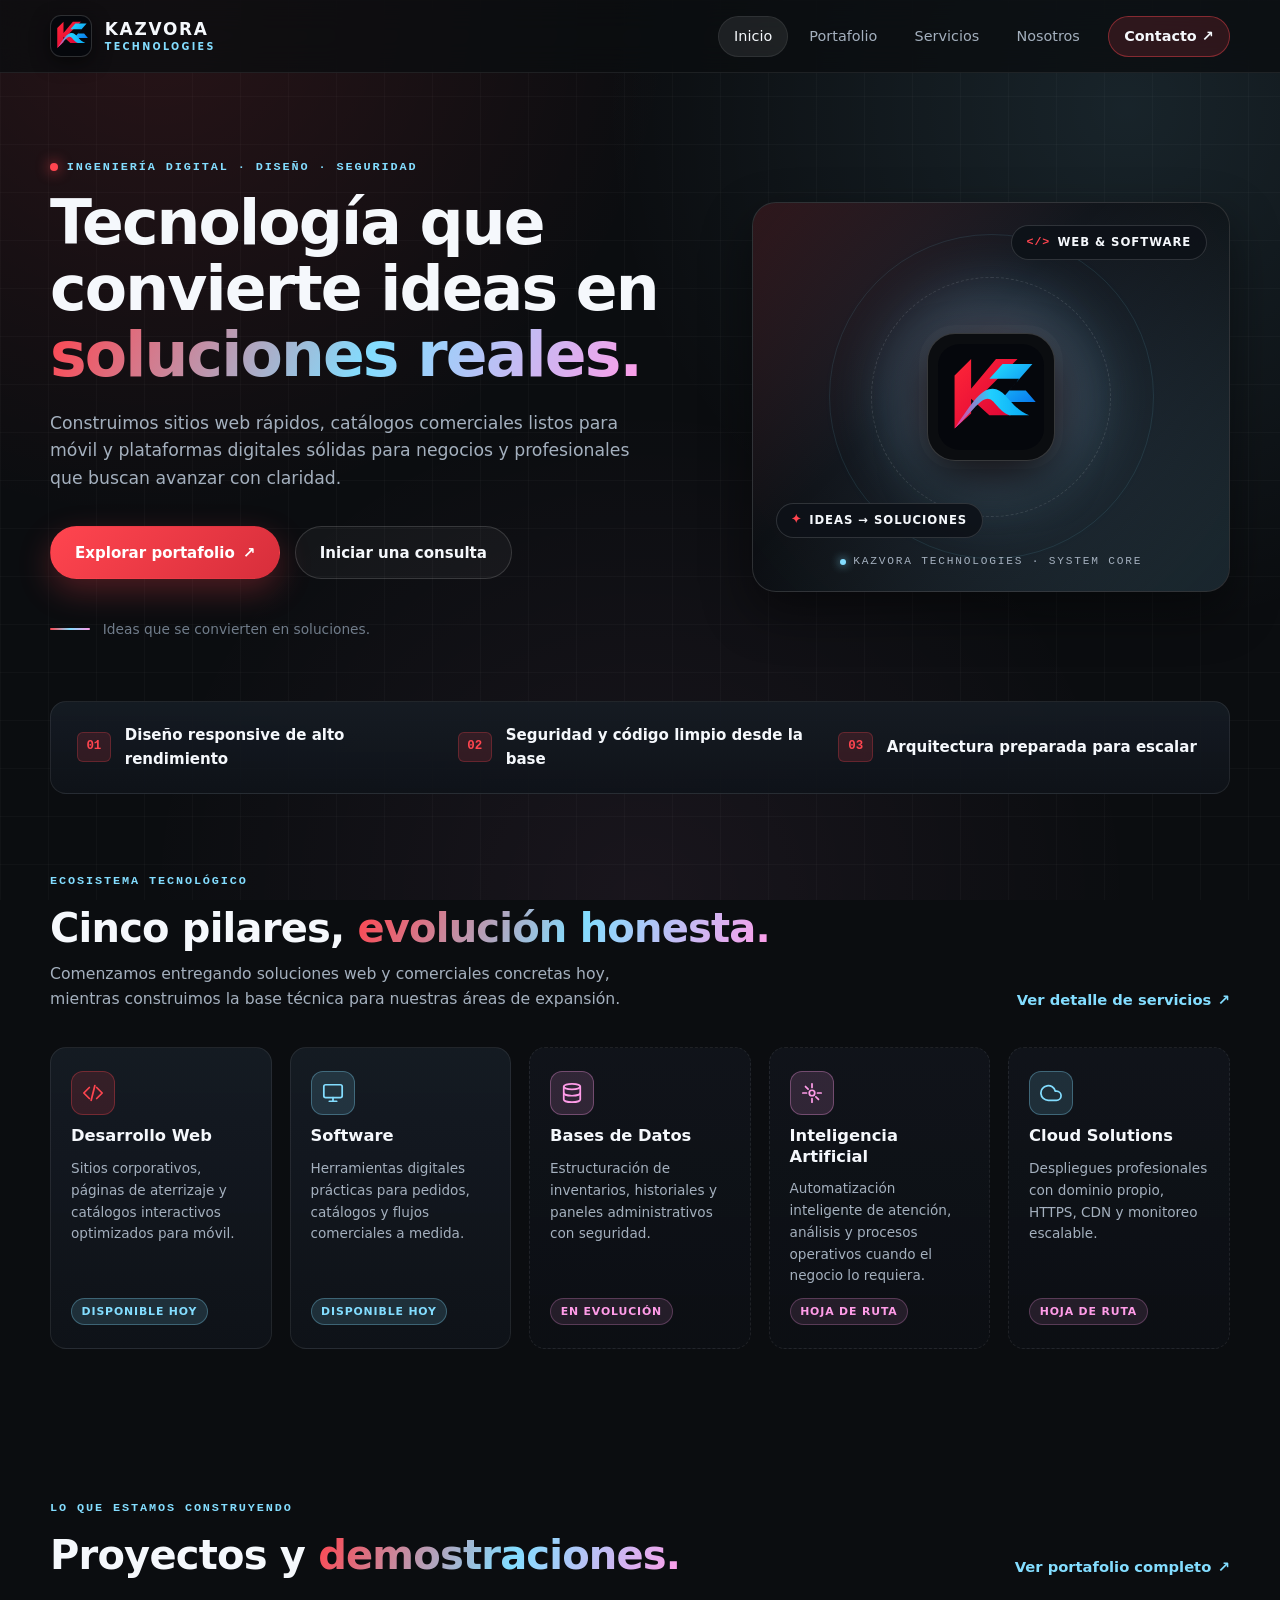
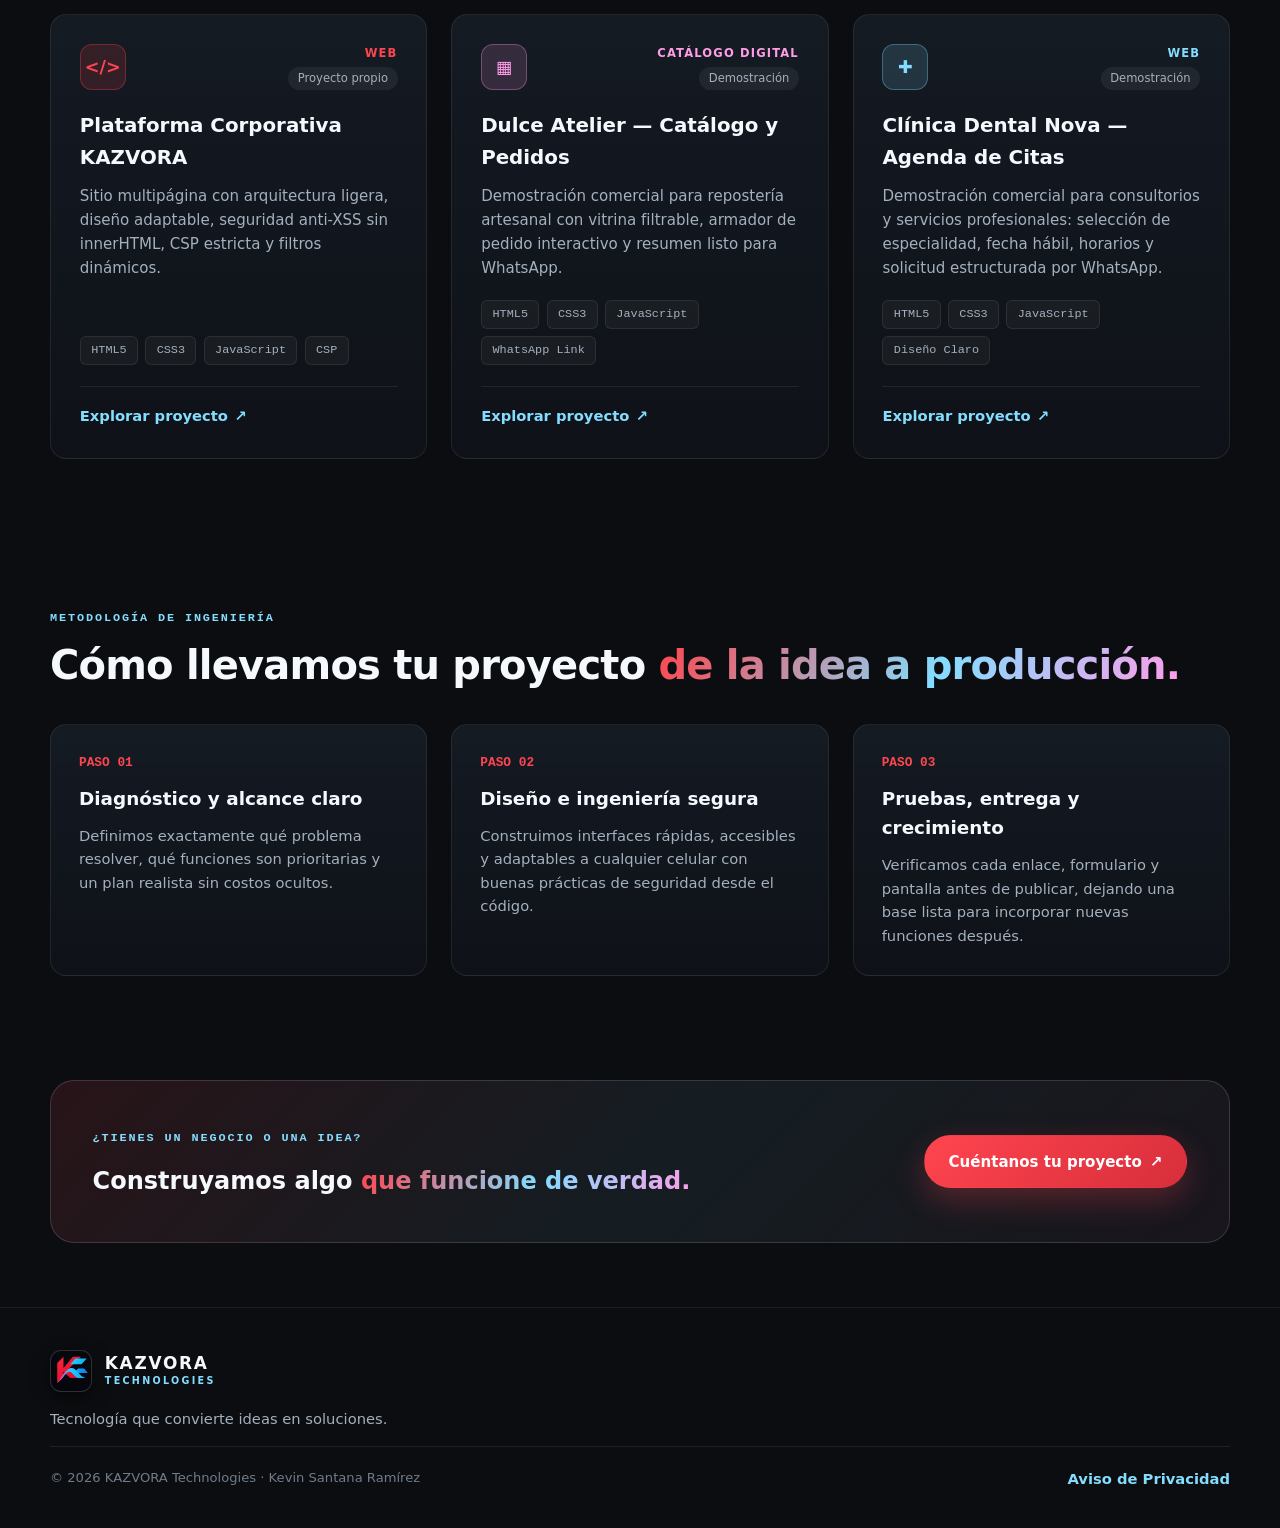
==== commit 190c3a26: "reconstruccion visual" ====
--- a/index.html
+++ b/index.html
@@ -12,9 +12,17 @@
   <meta property="og:site_name" content="KAZVORA Technologies">
   <meta property="og:title" content="KAZVORA Technologies | Tecnología que convierte ideas en soluciones">
   <meta property="og:description" content="Desarrollo web, catálogos digitales y soluciones tecnológicas preparadas para crecer.">
+  <meta property="og:url" content="https://santana282.github.io/kazvora-portfolio/">
+  <meta property="og:image" content="https://santana282.github.io/kazvora-portfolio/assets/images/og-kazvora.jpg">
+  <meta property="og:image:width" content="1200">
+  <meta property="og:image:height" content="630">
+  <meta name="twitter:card" content="summary_large_image">
+  <meta name="twitter:image" content="https://santana282.github.io/kazvora-portfolio/assets/images/og-kazvora.jpg">
   <title>KAZVORA Technologies | Tecnología que convierte ideas en soluciones</title>
   <link rel="icon" href="assets/icons/favicon.svg" type="image/svg+xml">
+  <link rel="manifest" href="manifest.webmanifest">
   <link rel="stylesheet" href="css/styles.css">
+  <script src="js/config.js" defer></script>
   <script src="js/projects.js" defer></script>
   <script src="js/main.js" defer></script>
 </head>
@@ -182,8 +190,8 @@
     </a>
     <p>Tecnología que convierte ideas en soluciones.</p>
     <div class="footer-bottom">
-      <span>© <span id="year"></span> KAZVORA Technologies</span>
-      <span>Ideas que se convierten en soluciones.</span>
+      <span>© <span id="year"></span> KAZVORA Technologies · Kevin Santana Ramírez</span>
+      <span><a class="text-link" href="privacidad.html">Aviso de Privacidad</a></span>
     </div>
   </footer>
 </body>
